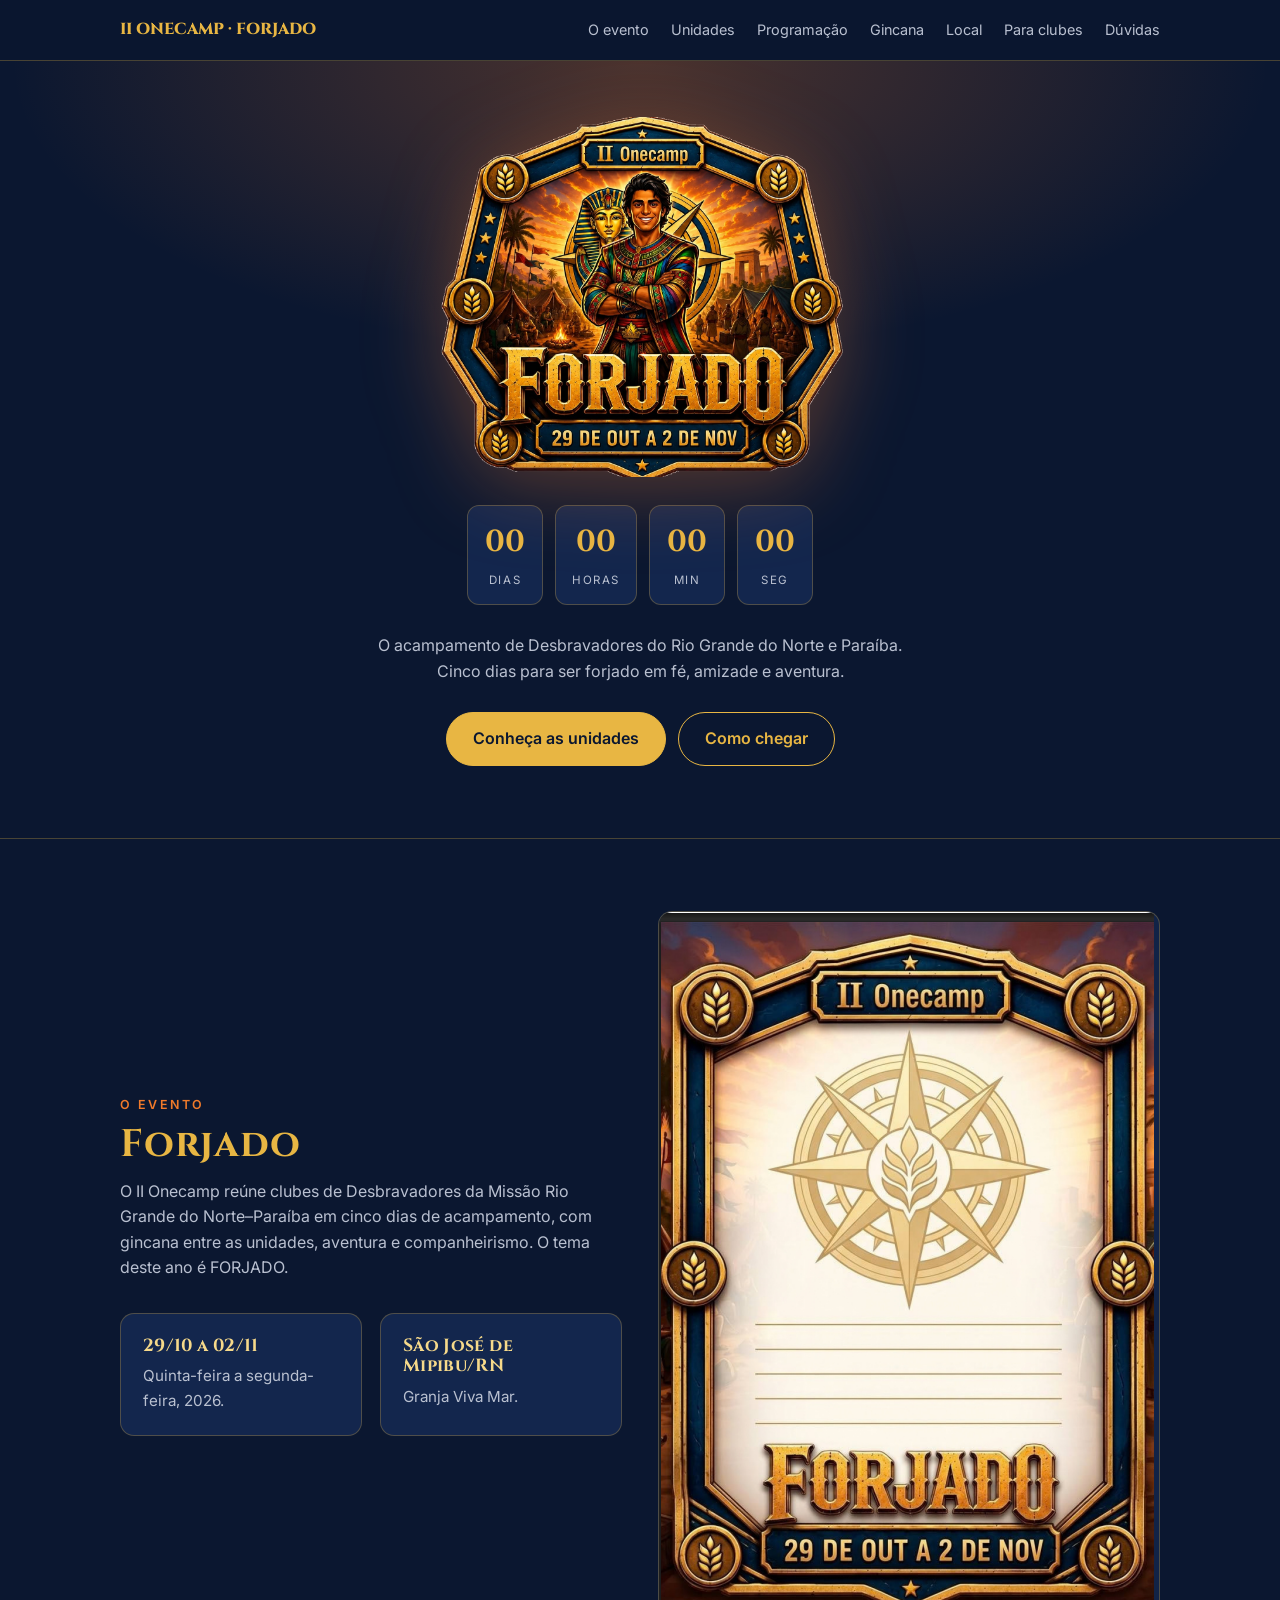
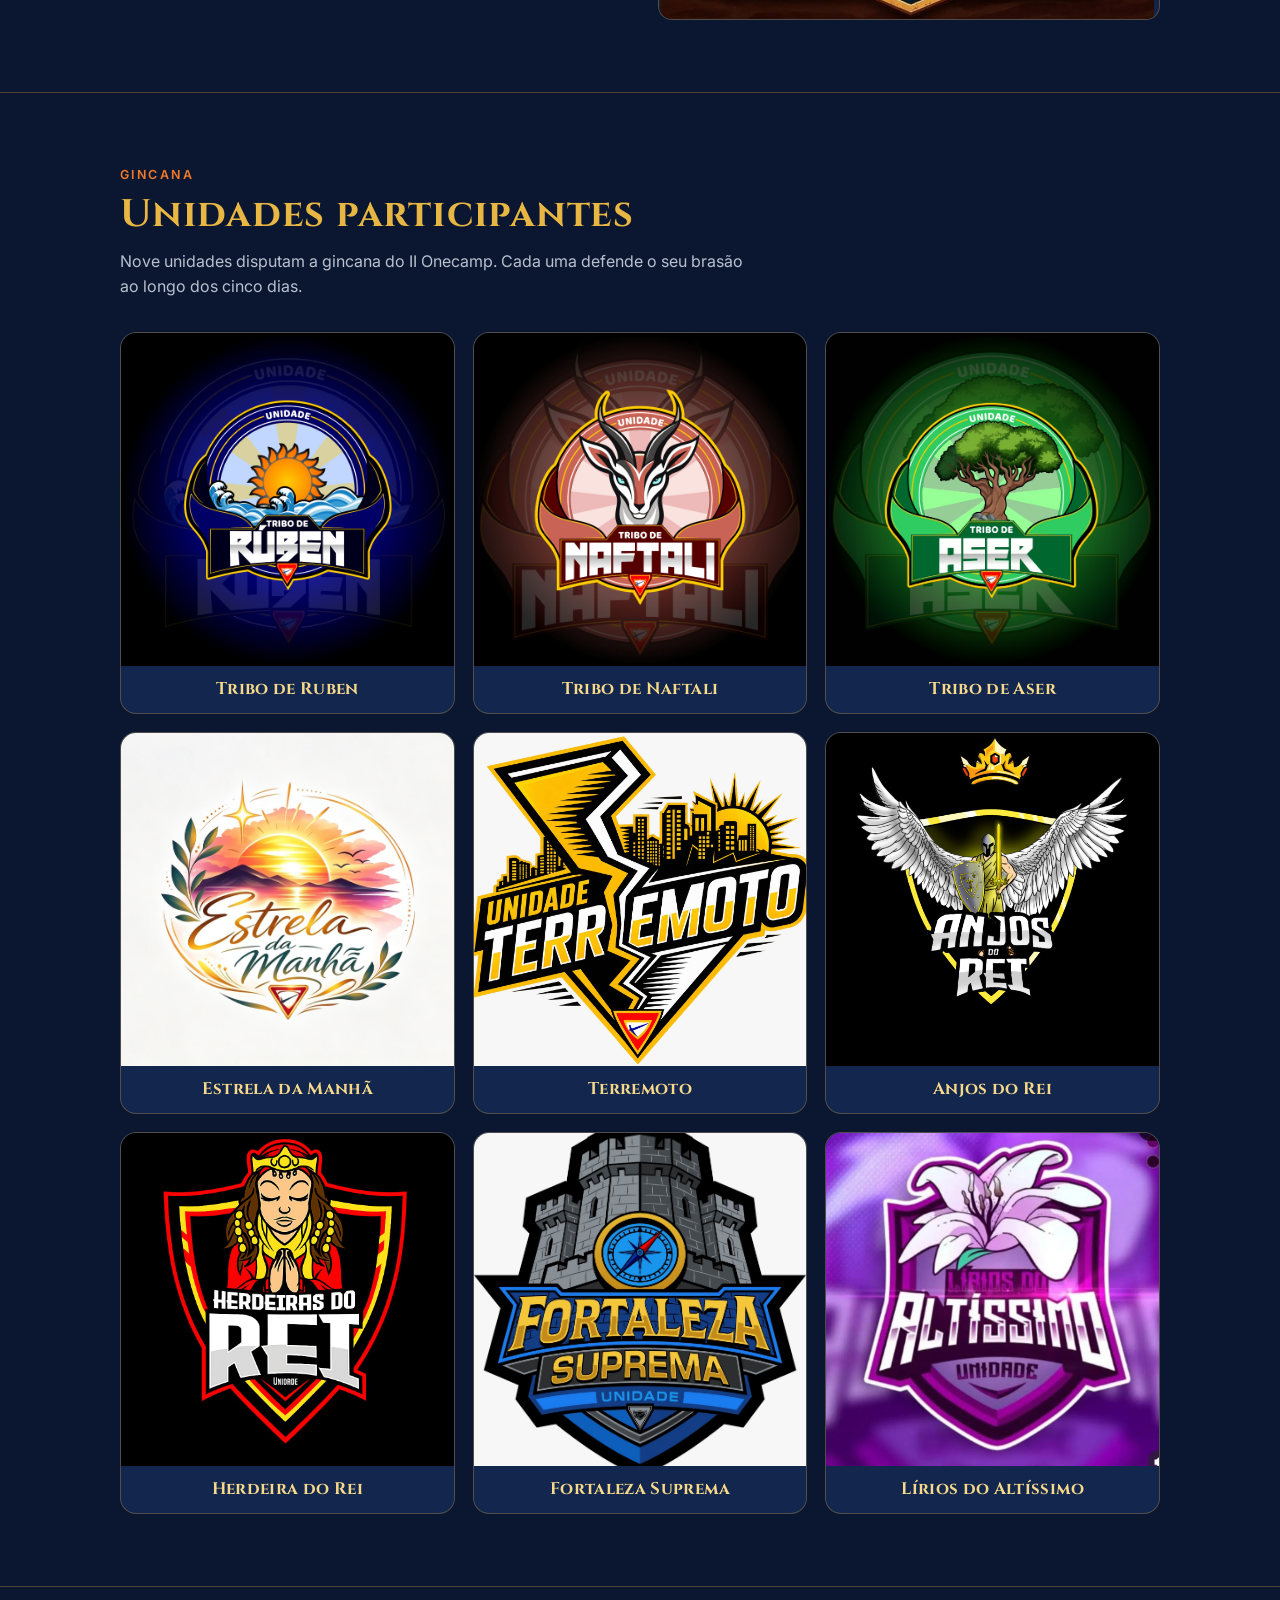
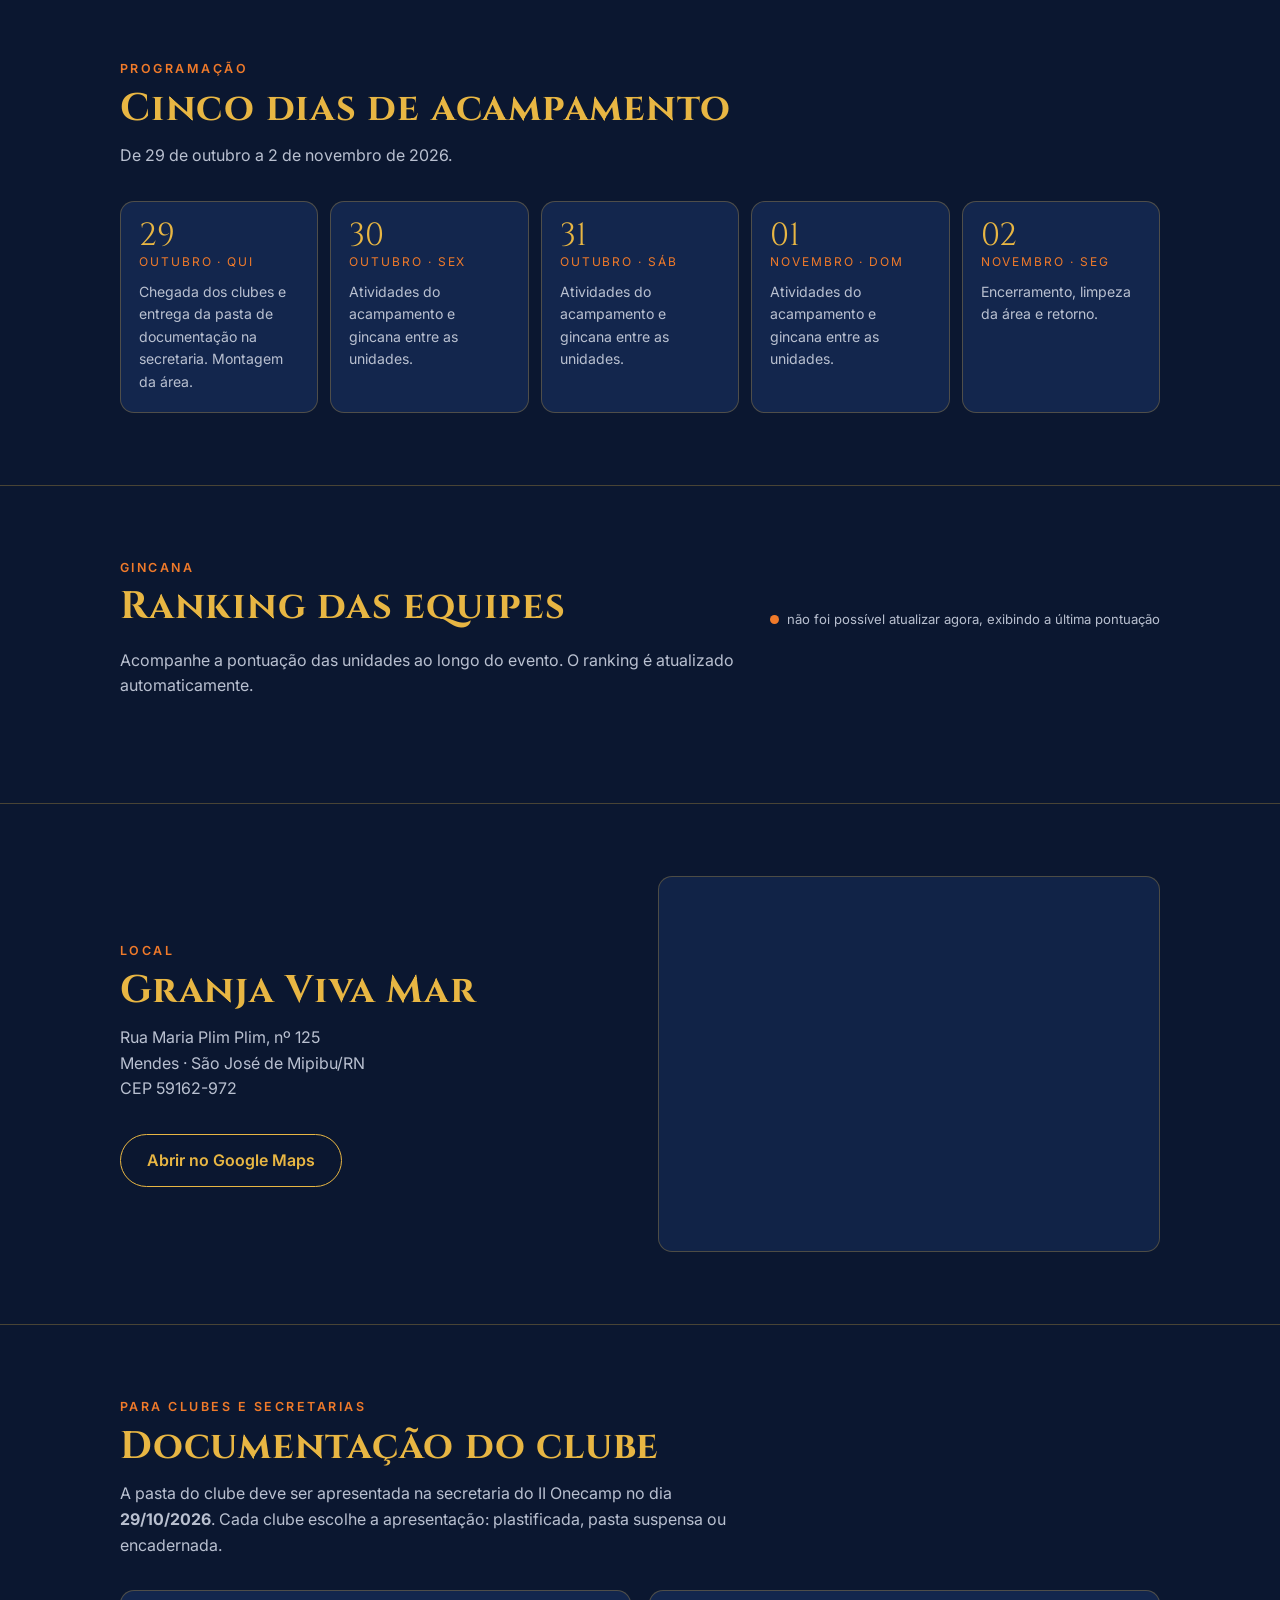
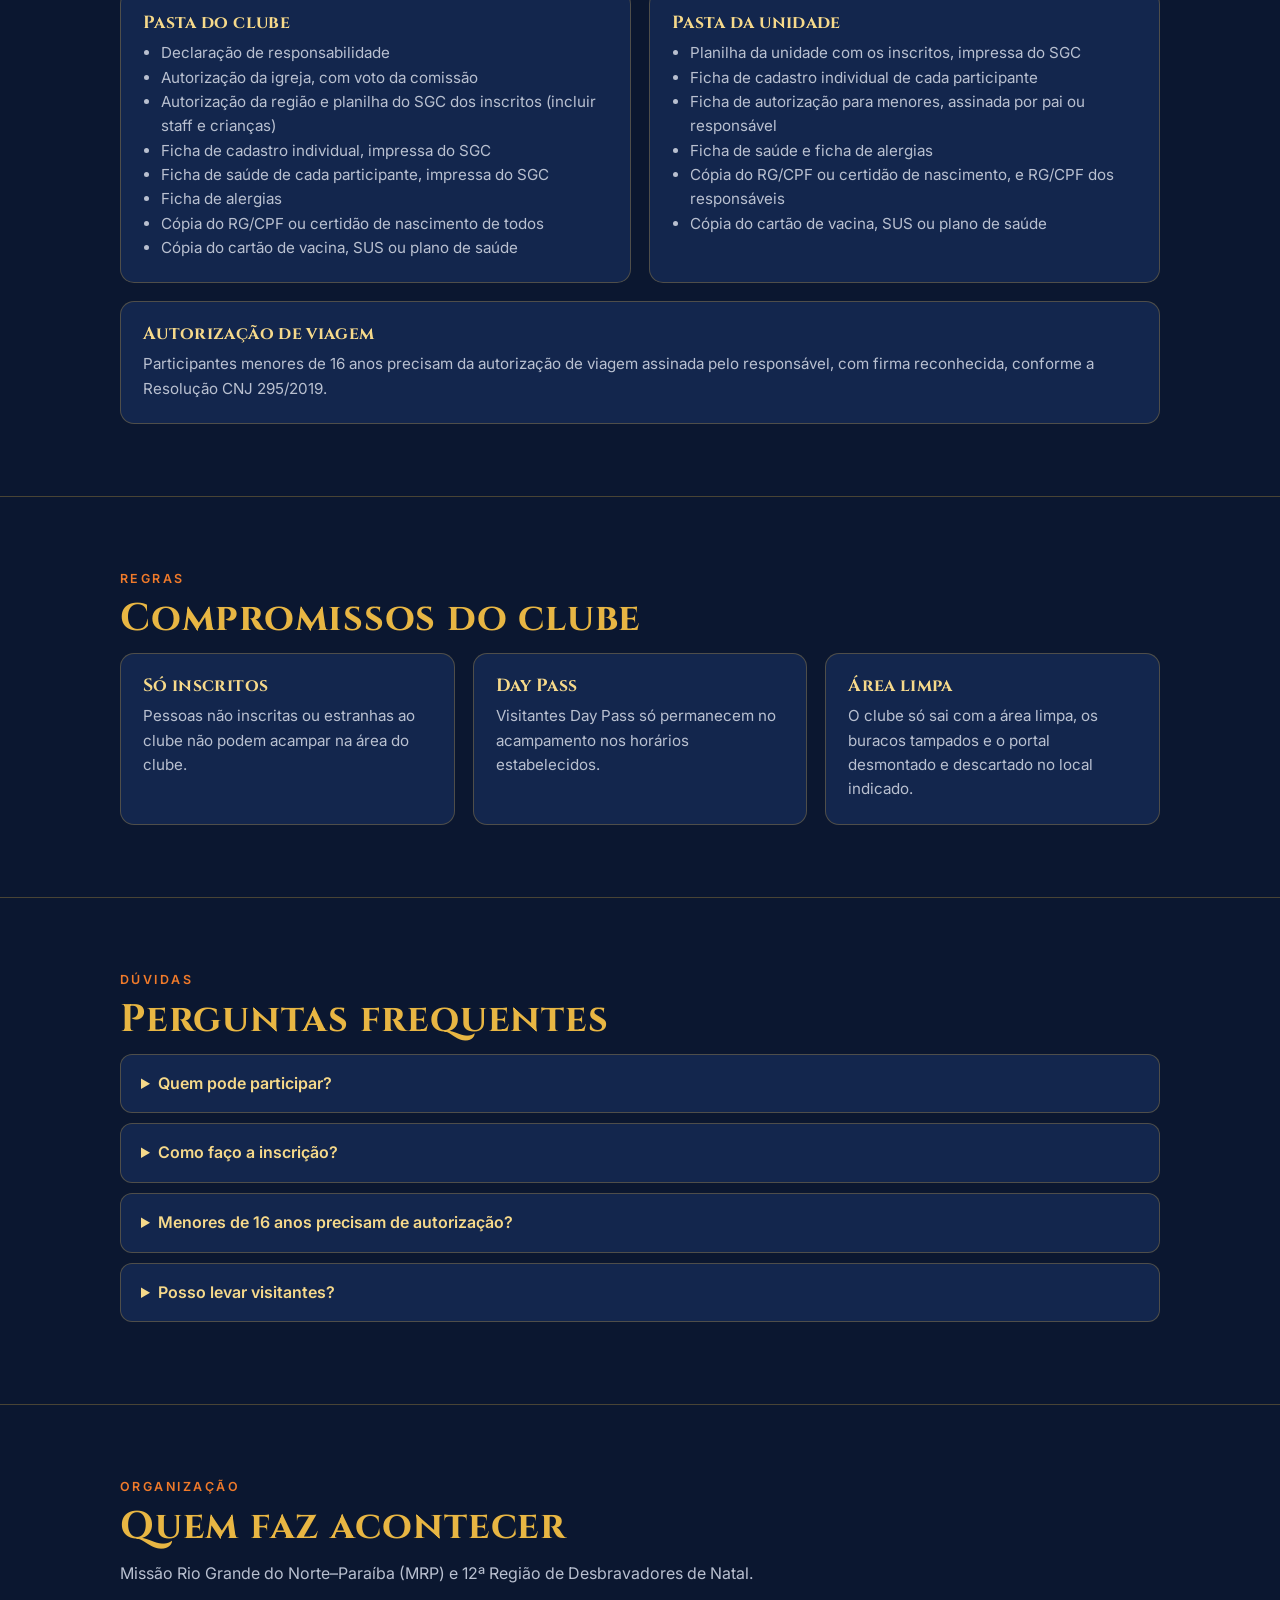
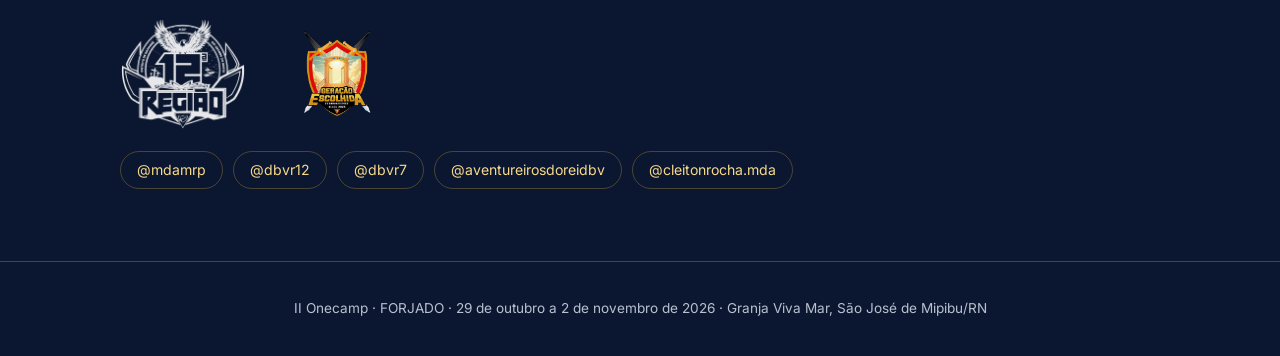
==== index.html @ f195759e "Adiciona favicon do II Onecamp FORJADO Co-Authored-By: Claude Sonnet 5.5 <noreply@anthropic.com>" ====
<!doctype html>
<html lang="pt-BR">
<head>
<meta charset="utf-8">
<meta name="viewport" content="width=device-width, initial-scale=1">
<title>II Onecamp FORJADO — 29 de outubro a 2 de novembro de 2026</title>
<meta name="description" content="II Onecamp de Desbravadores — FORJADO. De 29 de outubro a 2 de novembro de 2026, na Granja Viva Mar, São José de Mipibu/RN.">
<link rel="icon" href="/favicon.ico" sizes="any">
<link rel="icon" type="image/png" sizes="32x32" href="/favicon-32.png">
<link rel="icon" type="image/png" sizes="192x192" href="/favicon-192.png">
<link rel="apple-touch-icon" href="/apple-touch-icon.png">
<meta name="theme-color" content="#0b1730">
<link rel="preconnect" href="https://fonts.googleapis.com">
<link rel="preconnect" href="https://fonts.gstatic.com" crossorigin>
<link href="https://fonts.googleapis.com/css2?family=Cinzel:wght@600;800&family=Inter:wght@400;500;600&display=swap" rel="stylesheet">
<style>
:root{
  --navy:#0b1730; --navy-2:#112347; --gold:#e8b643; --gold-2:#f6d98a;
  --sun:#f07a2a; --ink:#f4efe3; --muted:#b9c0d0; --card:#13264d; --line:rgba(232,182,67,.28);
}
*{box-sizing:border-box;margin:0;padding:0}
html{scroll-behavior:smooth}
body{font-family:Inter,system-ui,sans-serif;background:var(--navy);color:var(--ink);line-height:1.6}
img{max-width:100%;display:block}
a{color:inherit}
.wrap{max-width:1080px;margin:0 auto;padding:0 20px}
h1,h2,h3{font-family:Cinzel,serif;letter-spacing:.02em;line-height:1.15}
h2{font-size:clamp(1.7rem,4vw,2.4rem);color:var(--gold);margin-bottom:12px}
.eyebrow{font-size:.78rem;letter-spacing:.2em;text-transform:uppercase;color:var(--sun);font-weight:600;margin-bottom:8px}
section{padding:72px 0;border-top:1px solid var(--line)}
.lead{color:var(--muted);max-width:640px;margin-bottom:32px}

/* nav */
header{position:sticky;top:0;z-index:20;background:rgba(11,23,48,.92);backdrop-filter:blur(8px);border-bottom:1px solid var(--line)}
nav{display:flex;align-items:center;justify-content:space-between;height:60px}
nav .brand{font-family:Cinzel,serif;font-weight:800;color:var(--gold);text-decoration:none}
nav ul{display:flex;gap:22px;list-style:none;font-size:.9rem}
nav ul a{text-decoration:none;color:var(--muted)}
nav ul a:hover{color:var(--gold-2)}
@media(max-width:820px){nav ul{display:none}}

/* hero */
.hero{padding:56px 0 72px;border:0;background:
  radial-gradient(900px 420px at 50% 0%,rgba(240,122,42,.28),transparent 70%),var(--navy)}
.hero .wrap{display:grid;gap:28px;justify-items:center;text-align:center}
.hero img.logo{width:min(440px,86vw);filter:drop-shadow(0 12px 40px rgba(240,122,42,.35))}
.hero p{max-width:560px;color:var(--muted)}
.btns{display:flex;gap:12px;flex-wrap:wrap;justify-content:center}
.btn{display:inline-block;padding:13px 26px;border-radius:999px;font-weight:600;text-decoration:none;border:1.5px solid var(--gold)}
.btn.primary{background:var(--gold);color:var(--navy)}
.btn.primary:hover{background:var(--gold-2)}
.btn.ghost{color:var(--gold)}
.btn.ghost:hover{background:rgba(232,182,67,.12)}
.count{display:flex;gap:12px}
.count div{background:var(--card);border:1px solid var(--line);border-radius:12px;padding:12px 16px;min-width:76px}
.count b{display:block;font-family:Cinzel,serif;font-size:1.9rem;color:var(--gold)}
.count span{font-size:.72rem;letter-spacing:.14em;text-transform:uppercase;color:var(--muted)}

/* grids */
.grid{display:grid;gap:18px}
.g2{grid-template-columns:repeat(2,1fr)}
.g3{grid-template-columns:repeat(3,1fr)}
@media(max-width:820px){.g2,.g3{grid-template-columns:1fr}}
.card{background:var(--card);border:1px solid var(--line);border-radius:14px;padding:22px}
.card h3{font-size:1.1rem;color:var(--gold-2);margin-bottom:8px}
.card p,.card li{color:var(--muted);font-size:.95rem}
.card ul{padding-left:18px}
.split{display:grid;grid-template-columns:1fr 1fr;gap:36px;align-items:center}
@media(max-width:820px){.split{grid-template-columns:1fr}}
.frame{border-radius:14px;overflow:hidden;border:1px solid var(--line);background:var(--navy-2)}

/* programação */
.days{display:grid;grid-template-columns:repeat(5,1fr);gap:12px}
@media(max-width:900px){.days{grid-template-columns:1fr}}
.day{background:var(--card);border:1px solid var(--line);border-radius:14px;padding:18px}
.day .d{font-family:Cinzel,serif;font-size:2rem;color:var(--gold);line-height:1}
.day .m{font-size:.75rem;letter-spacing:.16em;text-transform:uppercase;color:var(--sun);margin-bottom:10px}
.day p{font-size:.88rem;color:var(--muted)}

/* ranking */
.rank-head{display:flex;justify-content:space-between;align-items:flex-end;gap:16px;flex-wrap:wrap;margin-bottom:18px}
.live{display:flex;align-items:center;gap:8px;font-size:.82rem;color:var(--muted)}
.dot{width:9px;height:9px;border-radius:50%;background:#3ecf6e;box-shadow:0 0 0 0 rgba(62,207,110,.6);animation:pulse 2s infinite}
.dot.off{background:var(--sun);animation:none}
@keyframes pulse{70%{box-shadow:0 0 0 8px rgba(62,207,110,0)}100%{box-shadow:0 0 0 0 rgba(62,207,110,0)}}
#rank-list{list-style:none;display:grid;gap:10px}
.row{display:grid;grid-template-columns:52px 1fr auto;gap:14px;align-items:center;background:var(--card);border:1px solid var(--line);border-radius:14px;padding:14px 18px;position:relative;overflow:hidden}
.row .bar{position:absolute;left:0;top:0;bottom:0;background:linear-gradient(90deg,rgba(232,182,67,.22),transparent);z-index:0;transition:width .6s}
.row>*:not(.bar){position:relative;z-index:1}
.pos{font-family:Cinzel,serif;font-size:1.6rem;color:var(--gold);text-align:center}
.row.p1{border-color:var(--gold);background:#1a2f5e}
.row.p1 .pos::before{content:"🥇 "}
.row.p2 .pos::before{content:"🥈 "}
.row.p3 .pos::before{content:"🥉 "}
.row.p1 .pos,.row.p2 .pos,.row.p3 .pos{font-size:1.3rem}
.ugrid{display:grid;grid-template-columns:repeat(3,minmax(0,1fr));gap:18px}
@media(max-width:820px){.ugrid{grid-template-columns:repeat(2,minmax(0,1fr))}}
@media(max-width:420px){.ugrid{grid-template-columns:1fr}}
.ucard{background:var(--card);border:1px solid var(--line);border-radius:16px;overflow:hidden;text-align:center;transition:transform .25s,border-color .25s}
.ucard:hover{transform:translateY(-4px);border-color:var(--gold)}
.ucard img{width:100%;aspect-ratio:1/1;object-fit:cover;background:#fff}
.ucard h3{font-size:1.05rem;color:var(--gold-2);padding:14px 12px}
.row{grid-template-columns:52px 56px 1fr auto}
.tlogo{width:56px;height:56px;border-radius:12px;object-fit:cover;background:#fff;border:1px solid var(--line)}
.tlogo.ini{display:grid;place-items:center;background:var(--navy-2);color:var(--gold);font-family:Cinzel,serif;font-weight:800}
@media(max-width:560px){.row{grid-template-columns:40px 44px 1fr auto}.tlogo{width:44px;height:44px}}
.team{font-weight:600;font-size:1.05rem}
.club{color:var(--muted);font-size:.85rem}
.pts{font-family:Cinzel,serif;font-size:1.7rem;color:var(--gold-2);text-align:right;line-height:1}
.pts small{display:block;font-family:Inter,sans-serif;font-size:.68rem;letter-spacing:.14em;text-transform:uppercase;color:var(--muted);margin-top:4px}
.empty{padding:28px;text-align:center;color:var(--muted);border:1.5px dashed var(--line);border-radius:14px}
@media(max-width:560px){.row{padding:12px}.pts{font-size:1.4rem}}

/* galeria */

/* faq */
details{background:var(--card);border:1px solid var(--line);border-radius:12px;padding:16px 20px;margin-bottom:10px}
summary{cursor:pointer;font-weight:600;color:var(--gold-2)}
details p{color:var(--muted);margin-top:10px;font-size:.95rem}

/* org */
.orgs{display:flex;gap:36px;align-items:center;flex-wrap:wrap}
.orgs img{height:110px;width:auto}
.orgs img.inv{filter:brightness(0) invert(1);opacity:.9}
.tags{display:flex;gap:10px;flex-wrap:wrap;margin-top:22px}
.tags a{text-decoration:none;border:1px solid var(--line);border-radius:999px;padding:7px 16px;font-size:.88rem;color:var(--gold-2)}
.tags a:hover{background:rgba(232,182,67,.12)}
footer{padding:36px 0;border-top:1px solid var(--line);text-align:center;color:var(--muted);font-size:.85rem}
</style>
</head>
<body>

<header>
  <div class="wrap">
    <nav>
      <a class="brand" href="#inicio">II ONECAMP · FORJADO</a>
      <ul>
        <li><a href="#evento">O evento</a></li>
        <li><a href="#unidades">Unidades</a></li>
        <li><a href="#programacao">Programação</a></li>
        <li><a href="#ranking">Gincana</a></li>
        <li><a href="#local">Local</a></li>
        <li><a href="#clubes">Para clubes</a></li>
        <li><a href="#faq">Dúvidas</a></li>
      </ul>
    </nav>
  </div>
</header>

<section class="hero" id="inicio">
  <div class="wrap">
    <img class="logo" src="img/logo-forjado-onecamp-transp.png" alt="Logo do II Onecamp — FORJADO, 29 de outubro a 2 de novembro">
    <div class="count" id="count" aria-label="Contagem regressiva">
      <div><b id="cd-d">--</b><span>dias</span></div>
      <div><b id="cd-h">--</b><span>horas</span></div>
      <div><b id="cd-m">--</b><span>min</span></div>
      <div><b id="cd-s">--</b><span>seg</span></div>
    </div>
    <p>O acampamento de Desbravadores do Rio Grande do Norte e Paraíba. Cinco dias para ser forjado em fé, amizade e aventura.</p>
    <div class="btns">
      <a class="btn primary" href="#unidades">Conheça as unidades</a>
      <a class="btn ghost" href="#local">Como chegar</a>
    </div>
  </div>
</section>

<section id="evento">
  <div class="wrap split">
    <div>
      <div class="eyebrow">O evento</div>
      <h2>Forjado</h2>
      <p class="lead">O II Onecamp reúne clubes de Desbravadores da Missão Rio Grande do Norte–Paraíba em cinco dias de acampamento, com gincana entre as unidades, aventura e companheirismo. O tema deste ano é FORJADO.</p>
      <div class="grid g2">
        <div class="card"><h3>29/10 a 02/11</h3><p>Quinta-feira a segunda-feira, 2026.</p></div>
        <div class="card"><h3>São José de Mipibu/RN</h3><p>Granja Viva Mar.</p></div>
      </div>
    </div>
    <div class="frame"><img src="img/moldura-forjado-datas.png" alt="Moldura do II Onecamp FORJADO com bússola e datas"></div>
  </div>
</section>

<section id="unidades">
  <div class="wrap">
    <div class="eyebrow">Gincana</div>
    <h2>Unidades participantes</h2>
    <p class="lead">Nove unidades disputam a gincana do II Onecamp. Cada uma defende o seu brasão ao longo dos cinco dias.</p>
    <div class="ugrid" id="ugrid"></div>
  </div>
</section>

<section id="programacao">
  <div class="wrap">
    <div class="eyebrow">Programação</div>
    <h2>Cinco dias de acampamento</h2>
    <p class="lead">De 29 de outubro a 2 de novembro de 2026.</p>
    <div class="days">
      <div class="day"><div class="d">29</div><div class="m">outubro · qui</div><p>Chegada dos clubes e entrega da pasta de documentação na secretaria. Montagem da área.</p></div>
      <div class="day"><div class="d">30</div><div class="m">outubro · sex</div><p>Atividades do acampamento e gincana entre as unidades.</p></div>
      <div class="day"><div class="d">31</div><div class="m">outubro · sáb</div><p>Atividades do acampamento e gincana entre as unidades.</p></div>
      <div class="day"><div class="d">01</div><div class="m">novembro · dom</div><p>Atividades do acampamento e gincana entre as unidades.</p></div>
      <div class="day"><div class="d">02</div><div class="m">novembro · seg</div><p>Encerramento, limpeza da área e retorno.</p></div>
    </div>
  </div>
</section>

<section id="ranking">
  <div class="wrap">
    <div class="eyebrow">Gincana</div>
    <div class="rank-head">
      <h2 style="margin:0">Ranking das equipes</h2>
      <div class="live"><span class="dot" id="dot"></span><span id="stamp">carregando pontuação…</span></div>
    </div>
    <p class="lead">Acompanhe a pontuação das unidades ao longo do evento. O ranking é atualizado automaticamente.</p>
    <ol id="rank-list"></ol>
  </div>
</section>

<section id="local">
  <div class="wrap split">
    <div>
      <div class="eyebrow">Local</div>
      <h2>Granja Viva Mar</h2>
      <p class="lead">Rua Maria Plim Plim, nº 125<br>Mendes · São José de Mipibu/RN<br>CEP 59162-972</p>
      <a class="btn ghost" target="_blank" rel="noopener" href="https://www.google.com/maps/search/?api=1&query=Rua+Maria+Plim+Plim+125+Mendes+S%C3%A3o+Jos%C3%A9+de+Mipibu+RN">Abrir no Google Maps</a>
    </div>
    <div class="frame" style="aspect-ratio:4/3"><iframe title="Mapa da Granja Viva Mar" src="https://www.google.com/maps?q=Rua+Maria+Plim+Plim+125+Mendes+S%C3%A3o+Jos%C3%A9+de+Mipibu+RN&output=embed" style="width:100%;height:100%;border:0" loading="lazy" referrerpolicy="no-referrer-when-downgrade" allowfullscreen></iframe></div>
  </div>
</section>

<section id="clubes">
  <div class="wrap">
    <div class="eyebrow">Para clubes e secretarias</div>
    <h2>Documentação do clube</h2>
    <p class="lead">A pasta do clube deve ser apresentada na secretaria do II Onecamp no dia <strong>29/10/2026</strong>. Cada clube escolhe a apresentação: plastificada, pasta suspensa ou encadernada.</p>
    <div class="grid g2">
      <div class="card">
        <h3>Pasta do clube</h3>
        <ul>
          <li>Declaração de responsabilidade</li>
          <li>Autorização da igreja, com voto da comissão</li>
          <li>Autorização da região e planilha do SGC dos inscritos (incluir staff e crianças)</li>
          <li>Ficha de cadastro individual, impressa do SGC</li>
          <li>Ficha de saúde de cada participante, impressa do SGC</li>
          <li>Ficha de alergias</li>
          <li>Cópia do RG/CPF ou certidão de nascimento de todos</li>
          <li>Cópia do cartão de vacina, SUS ou plano de saúde</li>
        </ul>
      </div>
      <div class="card">
        <h3>Pasta da unidade</h3>
        <ul>
          <li>Planilha da unidade com os inscritos, impressa do SGC</li>
          <li>Ficha de cadastro individual de cada participante</li>
          <li>Ficha de autorização para menores, assinada por pai ou responsável</li>
          <li>Ficha de saúde e ficha de alergias</li>
          <li>Cópia do RG/CPF ou certidão de nascimento, e RG/CPF dos responsáveis</li>
          <li>Cópia do cartão de vacina, SUS ou plano de saúde</li>
        </ul>
      </div>
    </div>
    <div class="card" style="margin-top:18px"><h3>Autorização de viagem</h3><p>Participantes menores de 16 anos precisam da autorização de viagem assinada pelo responsável, com firma reconhecida, conforme a Resolução CNJ 295/2019.</p></div>
  </div>
</section>

<section id="regras">
  <div class="wrap">
    <div class="eyebrow">Regras</div>
    <h2>Compromissos do clube</h2>
    <div class="grid g3">
      <div class="card"><h3>Só inscritos</h3><p>Pessoas não inscritas ou estranhas ao clube não podem acampar na área do clube.</p></div>
      <div class="card"><h3>Day Pass</h3><p>Visitantes Day Pass só permanecem no acampamento nos horários estabelecidos.</p></div>
      <div class="card"><h3>Área limpa</h3><p>O clube só sai com a área limpa, os buracos tampados e o portal desmontado e descartado no local indicado.</p></div>
    </div>
  </div>
</section>

<section id="faq">
  <div class="wrap">
    <div class="eyebrow">Dúvidas</div>
    <h2>Perguntas frequentes</h2>
    <details><summary>Quem pode participar?</summary><p>Clubes de Desbravadores inscritos no SGC, com staff e crianças incluídos na lista de participantes.</p></details>
    <details><summary>Como faço a inscrição?</summary><p>A inscrição é feita pelo clube, no SGC, e a documentação é entregue na secretaria do evento em 29/10/2026.</p></details>
    <details><summary>Menores de 16 anos precisam de autorização?</summary><p>Sim. É preciso a autorização de viagem assinada pelo responsável, com firma reconhecida.</p></details>
    <details><summary>Posso levar visitantes?</summary><p>Somente no regime Day Pass, dentro dos horários estabelecidos pela organização.</p></details>
  </div>
</section>

<section id="organizacao">
  <div class="wrap">
    <div class="eyebrow">Organização</div>
    <h2>Quem faz acontecer</h2>
    <p class="lead">Missão Rio Grande do Norte–Paraíba (MRP) e 12ª Região de Desbravadores de Natal.</p>
    <div class="orgs">
      <img class="inv" src="img/logo-12-regiao-mrp.png" alt="Logo da 12ª Região de Desbravadores, MRP">
      <img src="img/logo-clube-geracao-escolhida-transp.png" alt="Logo do Clube Geração Escolhida">
    </div>
    <div class="tags">
      <a target="_blank" rel="noopener" href="https://www.instagram.com/mdamrp">@mdamrp</a>
      <a target="_blank" rel="noopener" href="https://www.instagram.com/dbvr12">@dbvr12</a>
      <a target="_blank" rel="noopener" href="https://www.instagram.com/dbvr7">@dbvr7</a>
      <a target="_blank" rel="noopener" href="https://www.instagram.com/aventureirosdoreidbv">@aventureirosdoreidbv</a>
      <a target="_blank" rel="noopener" href="https://www.instagram.com/cleitonrocha.mda">@cleitonrocha.mda</a>
    </div>
  </div>
</section>

<footer>
  <div class="wrap">II Onecamp · FORJADO · 29 de outubro a 2 de novembro de 2026 · Granja Viva Mar, São José de Mipibu/RN</div>
</footer>

<script src="js/unidades.js"></script>
<script>
/* ===== RANKING DA GINCANA =====
   1) No Google Sheets: Arquivo > Compartilhar > Publicar na Web > aba "Equipes" > formato CSV > Publicar.
   2) Cole o link gerado abaixo. Colunas: UNIDADE e PONTOS (cabeçalho na linha 1). */
var SHEET_CSV_URL = 'https://docs.google.com/spreadsheets/d/e/2PACX-1vRXOap04bPXzti3Mkm43NvLbHdXUtxjz2MmsH93qqIpLgcWxMowr_-F2Py94NjdVXaKJ25S2aziRkeU/pub?output=csv';
var REFRESH_MS = 30000;
(function(){
  var list=document.getElementById('rank-list'), stamp=document.getElementById('stamp'),
      dot=document.getElementById('dot');
  var UN=window.UNIDADES||[];
  function key(s){return s.toLowerCase().normalize('NFD').replace(/[̀-ͯ]/g,'').replace(/^unidade\s+/,'').replace(/\s+/g,' ').trim()}
  UN.forEach(function(u){u.keys=[u.nome].concat(u.apelidos||[]).map(key)});
  function unitOf(name){var k=key(name);for(var i=0;i<UN.length;i++){if(UN[i].keys.indexOf(k)>-1)return UN[i]}return null}
  var ug=document.getElementById('ugrid');
  if(ug)ug.innerHTML=UN.map(function(u){return '<div class="ucard"><img src="'+u.logo+'" alt="Brasão da unidade '+u.nome+'" loading="lazy"><h3>'+u.nome+'</h3></div>'}).join('');
  function parseCSV(t){
    var rows=[],r=[],c='',q=false,i,ch;
    for(i=0;i<t.length;i++){ch=t[i];
      if(q){ if(ch=='"'){ if(t[i+1]=='"'){c+='"';i++;} else q=false; } else c+=ch; }
      else if(ch=='"') q=true;
      else if(ch==','||ch==';'){r.push(c);c='';}
      else if(ch=='\n'||ch=='\r'){ if(ch=='\r'&&t[i+1]=='\n')i++; r.push(c);c=''; if(r.some(function(x){return x.trim()}))rows.push(r); r=[]; }
      else c+=ch; }
    r.push(c); if(r.some(function(x){return x.trim()}))rows.push(r);
    return rows;
  }
  function norm(s){return s.toLowerCase().normalize('NFD').replace(/[̀-ͯ]/g,'').trim()}
  function toTeams(csv){
    var rows=parseCSV(csv); if(rows.length<2) return [];
    var h=rows[0].map(norm), ie=h.indexOf('unidade'), ic=h.indexOf('clube'), ip=h.indexOf('pontos');
    if(ie<0)ie=h.indexOf('equipe');
    if(ie<0||ip<0){ie=0;ic=-1;ip=1;}
    return rows.slice(1).map(function(r){
      var p=parseFloat(String(r[ip]||'').replace(/\./g,'').replace(',','.'));
      return {t:(r[ie]||'').trim(), c:ic>=0?(r[ic]||'').trim():'', p:isNaN(p)?0:p};
    }).filter(function(x){return x.t});
  }
  function esc(s){return s.replace(/[&<>"]/g,function(m){return {'&':'&amp;','<':'&lt;','>':'&gt;','"':'&quot;'}[m]})}
  function merge(teams){
    var pts={}, extra=[];
    teams.forEach(function(x){var u=unitOf(x.t); if(u)pts[u.nome]=(pts[u.nome]||0)+x.p; else extra.push(x);});
    return UN.map(function(u){return {t:u.nome,u:u,p:pts[u.nome]||0}}).concat(extra);
  }
  function render(teams){
    teams=merge(teams);
    if(!teams.length){list.innerHTML='<li class="empty">A gincana ainda não começou. Os pontos aparecem aqui assim que forem lançados.</li>';return;}
    teams.sort(function(a,b){return b.p-a.p||a.t.localeCompare(b.t)});
    var max=Math.max(teams[0].p,1), pos=0, prev=null;
    list.innerHTML=teams.map(function(x,i){
      if(x.p!==prev){pos=i+1;prev=x.p;}
      var cls=pos<=3?' p'+pos:'';
      return '<li class="row'+cls+'"><span class="bar" style="width:'+Math.round(x.p/max*100)+'%"></span>'+
        '<span class="pos">'+pos+'º'+'</span>'+
        (x.u?'<img class="tlogo" src="'+x.u.logo+'" alt="" loading="lazy">':'<span class="tlogo ini">'+esc(x.t.charAt(0).toUpperCase())+'</span>')+
        '<span><span class="team">'+esc(x.t)+'</span>'+(x.c?'<br><span class="club">'+esc(x.c)+'</span>':'')+'</span>'+
        '<span class="pts">'+x.p.toLocaleString('pt-BR')+'<small>pontos</small></span></li>';
    }).join('');
  }
  function ok(){dot.className='dot';stamp.textContent='atualizado às '+new Date().toLocaleTimeString('pt-BR')}
  function fail(){dot.className='dot off';stamp.textContent='não foi possível atualizar agora, exibindo a última pontuação'}
  function load(){
    if(!SHEET_CSV_URL){render([]);ok();return;}
    fetch(SHEET_CSV_URL+(SHEET_CSV_URL.indexOf('?')>-1?'&':'?')+'t='+Date.now(),{cache:'no-store'})
      .then(function(r){if(!r.ok)throw 0;return r.text()})
      .then(function(t){render(toTeams(t));ok()})
      .catch(fail);
  }
  load(); setInterval(load,REFRESH_MS);
})();
</script>
<script>
(function(){
  var target=new Date('2026-10-29T00:00:00-03:00').getTime();
  var ids=['d','h','m','s'].map(function(k){return document.getElementById('cd-'+k)});
  function tick(){
    var t=Math.max(0,target-Date.now());
    var v=[Math.floor(t/864e5),Math.floor(t%864e5/36e5),Math.floor(t%36e5/6e4),Math.floor(t%6e4/1e3)];
    v.forEach(function(n,i){ids[i].textContent=String(n).padStart(2,'0')});
  }
  tick(); setInterval(tick,1000);
})();
</script>
</body>
</html>
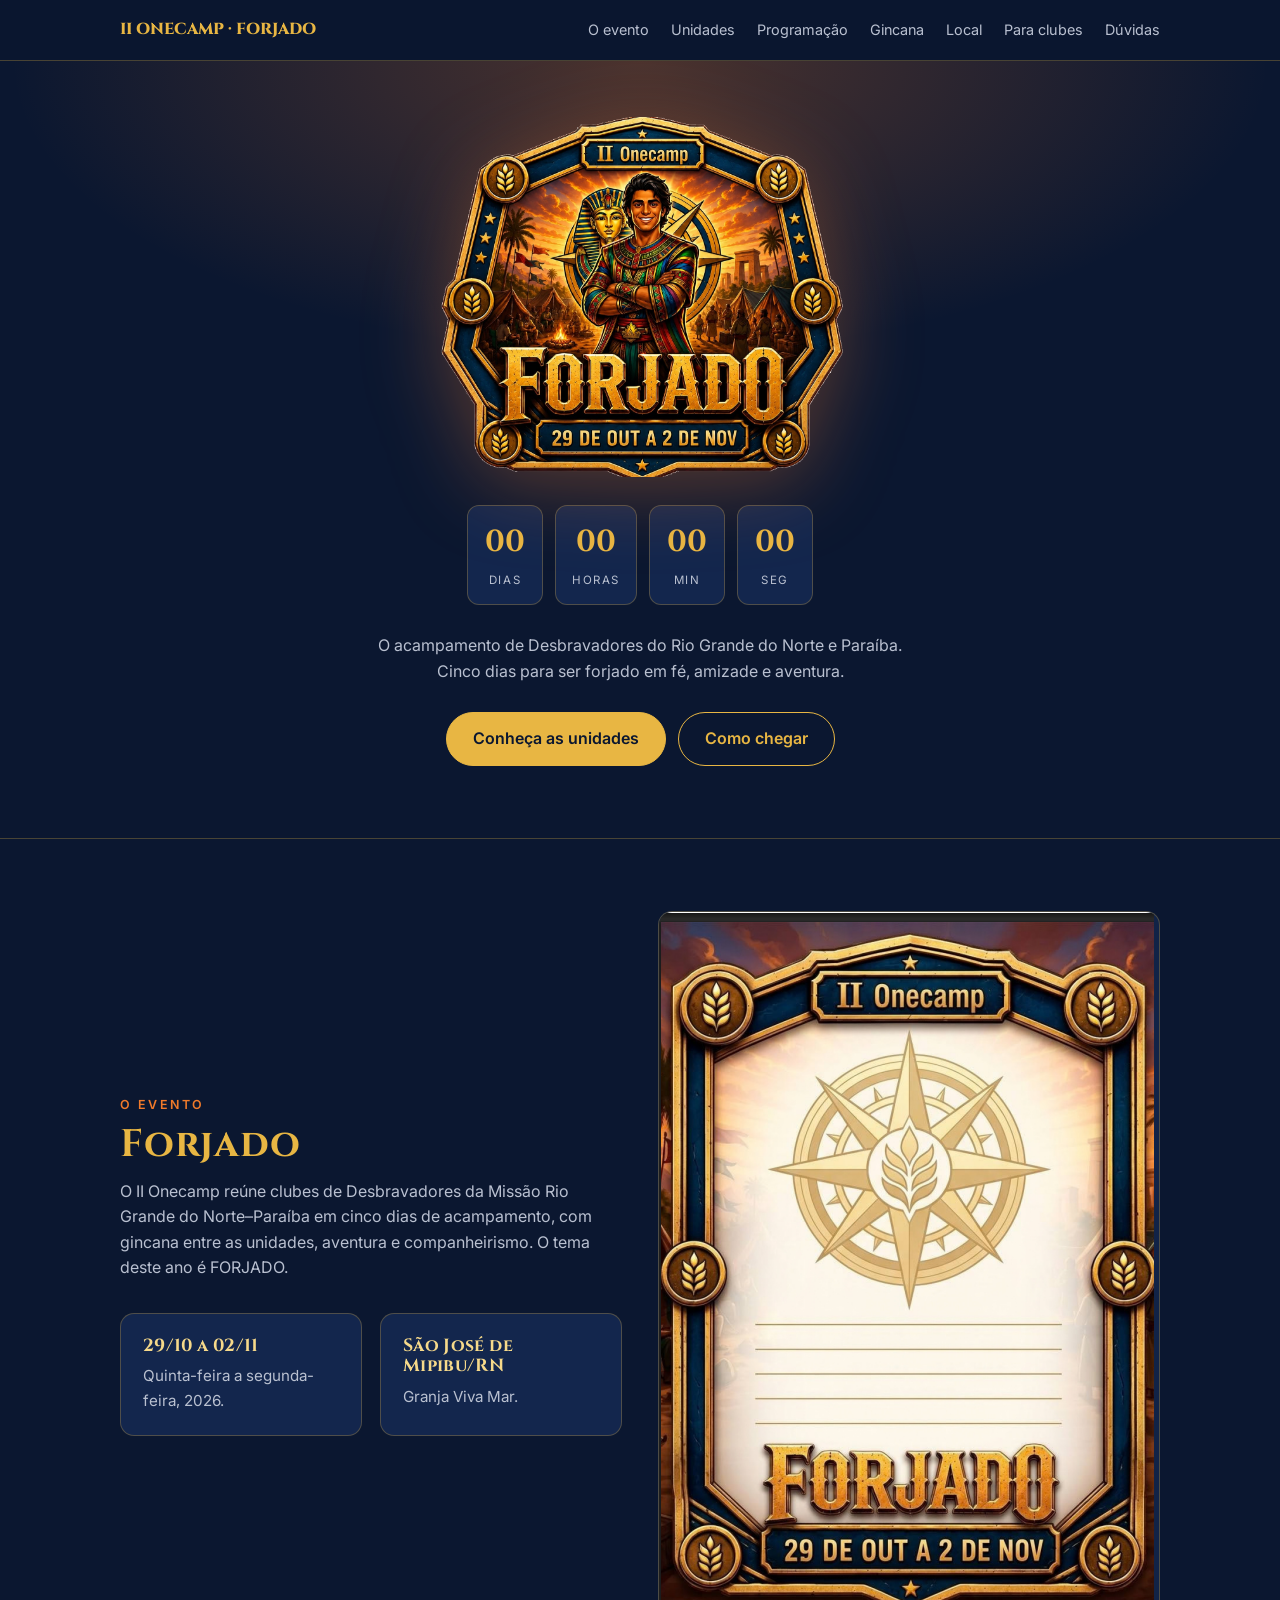
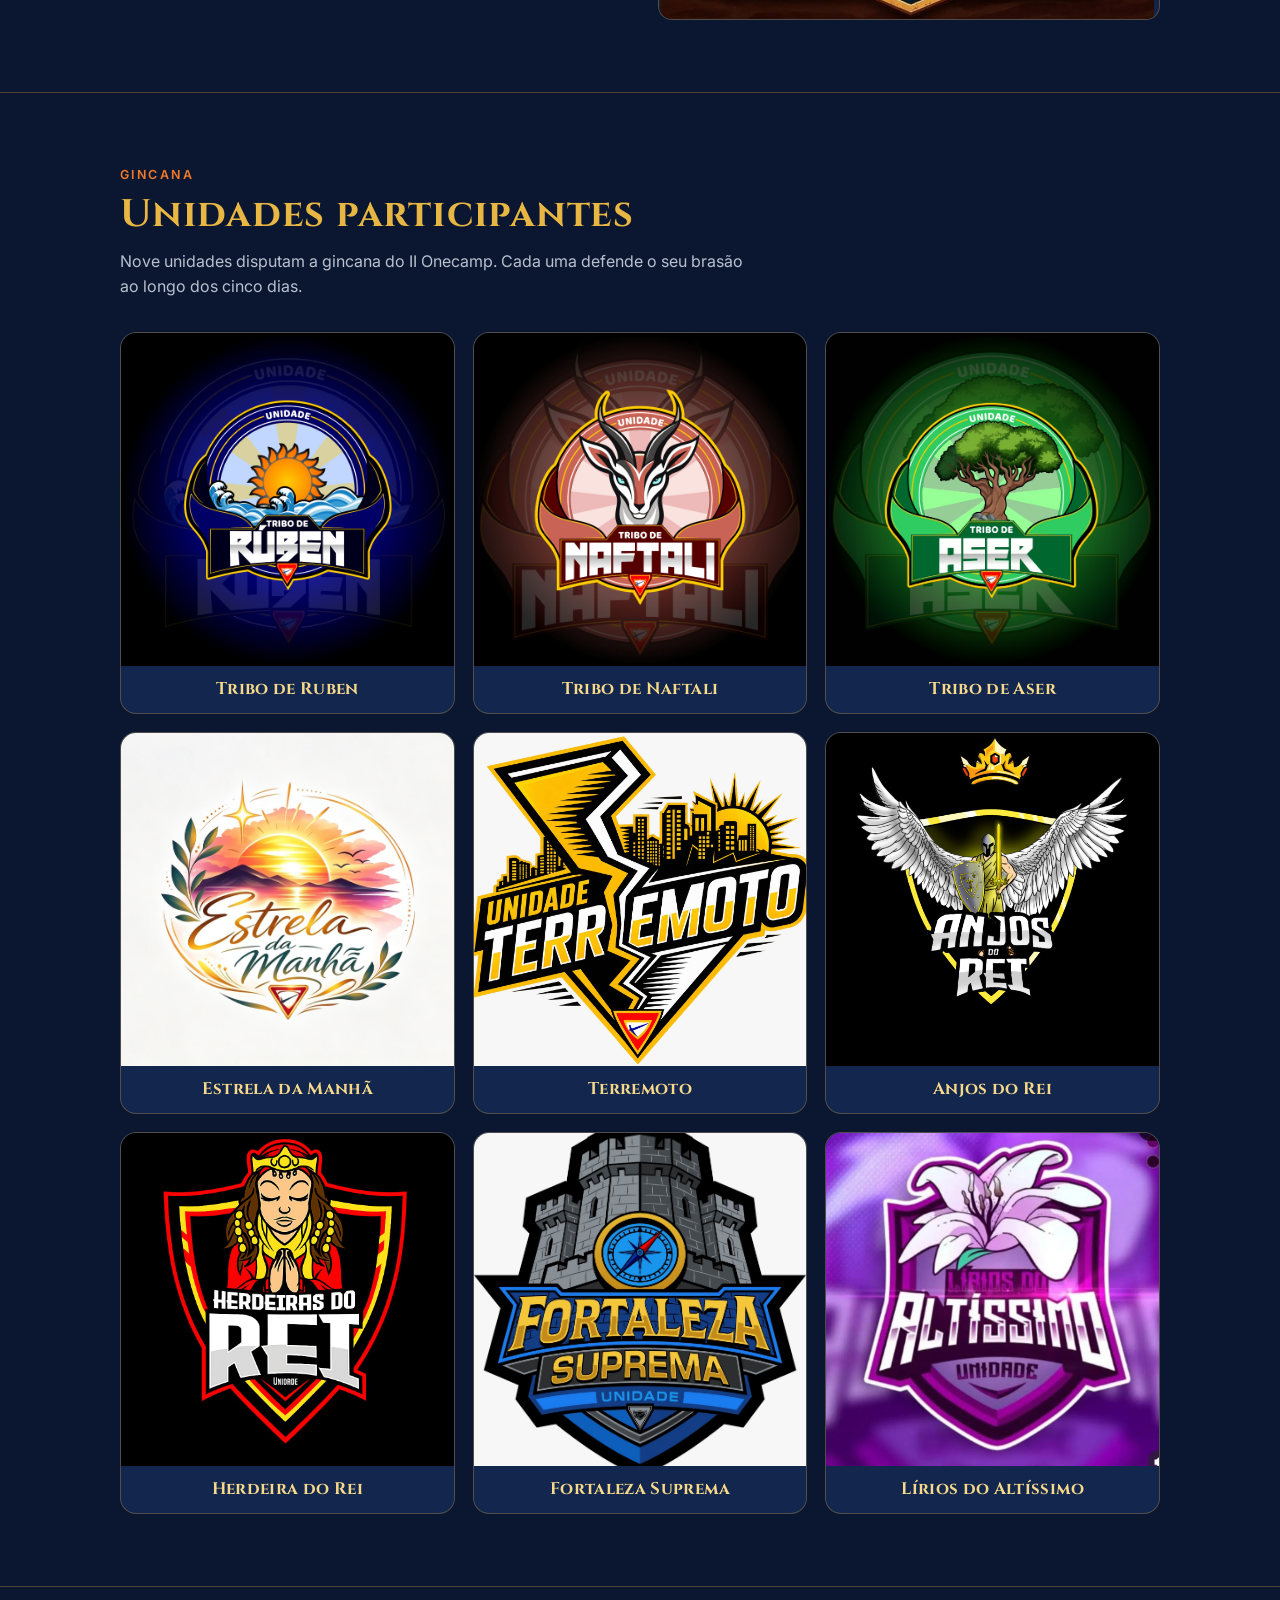
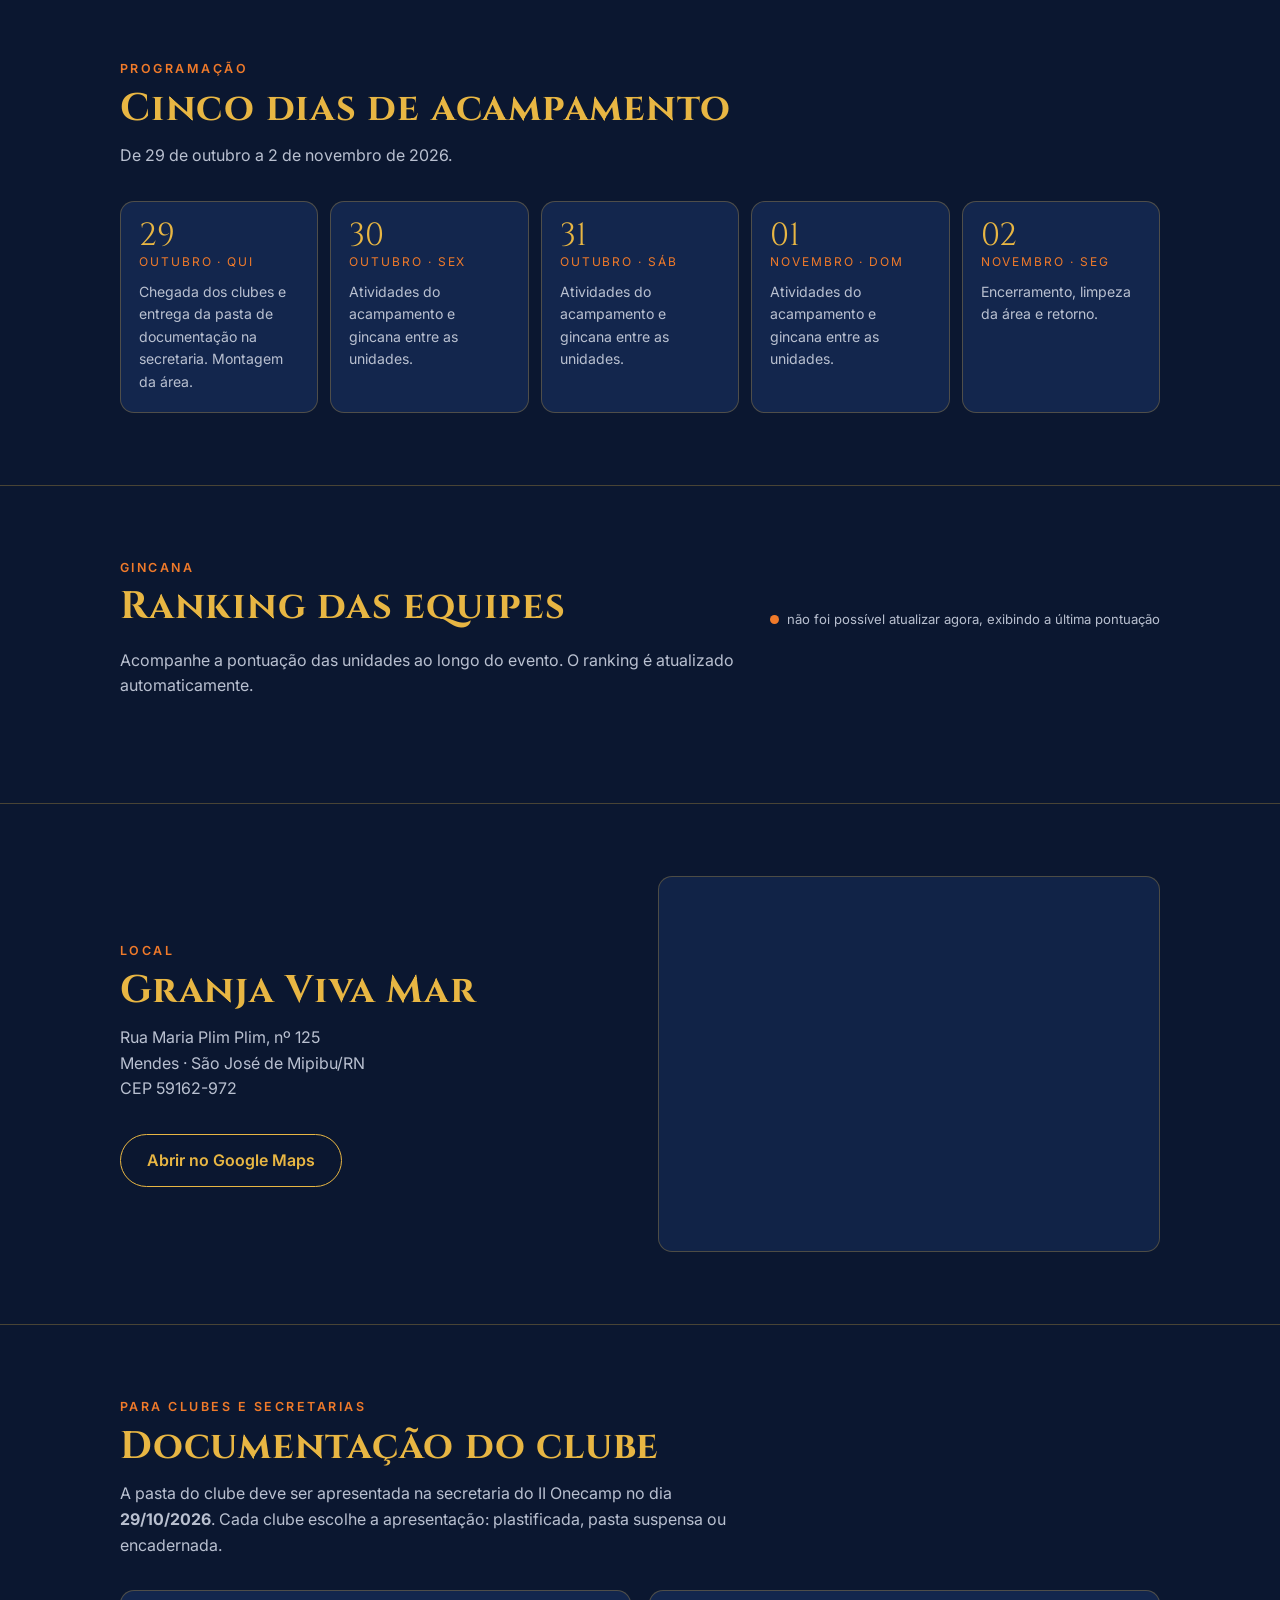
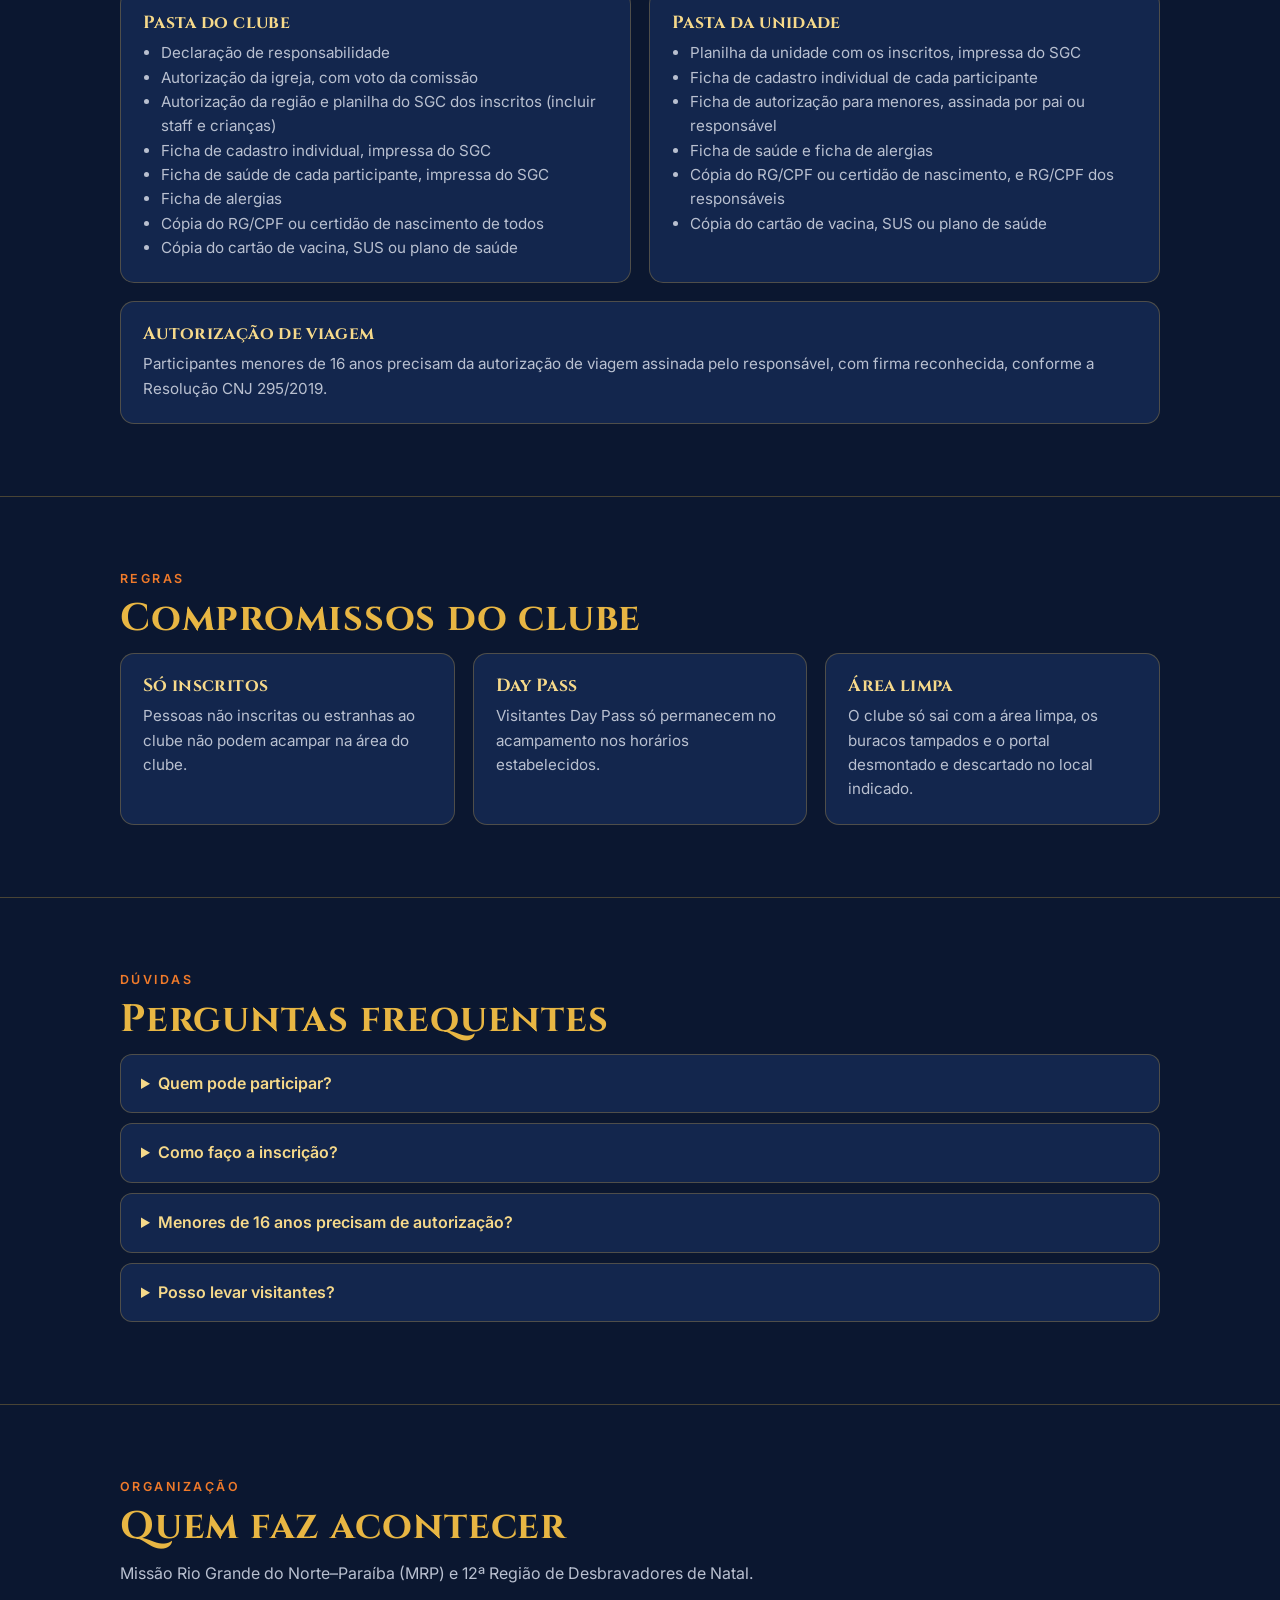
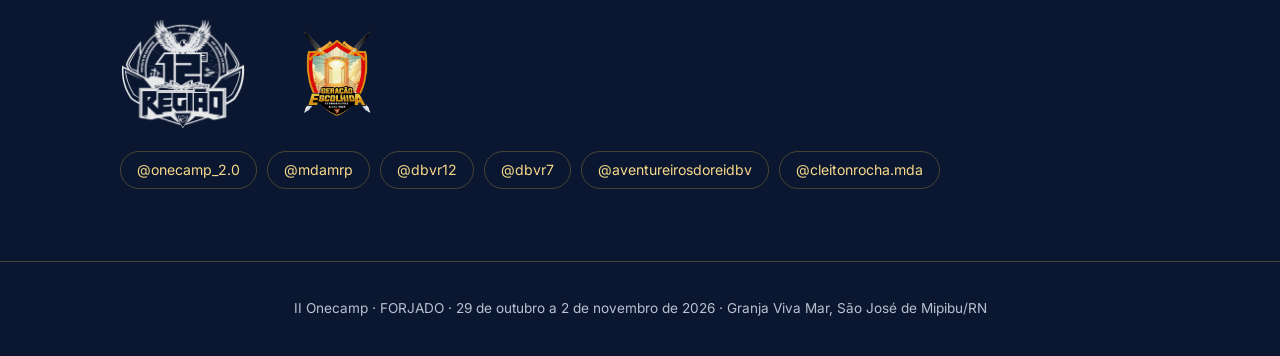
==== commit 9fc3d3dc: "Adiciona @onecamp_2.0 como primeiro Instagram e prepara links de Instagram nas unidades Co-Authored-" ====
--- a/index.html
+++ b/index.html
@@ -100,6 +100,9 @@
 .ucard:hover{transform:translateY(-4px);border-color:var(--gold)}
 .ucard img{width:100%;aspect-ratio:1/1;object-fit:cover;background:#fff}
 .ucard h3{font-size:1.05rem;color:var(--gold-2);padding:14px 12px}
+.ucard h3 small{display:block;font-family:Inter,sans-serif;font-weight:500;font-size:.78rem;color:var(--muted);margin-top:4px}
+a.ucard{display:block;color:inherit;text-decoration:none}
+.row a{display:block;line-height:0}
 .row{grid-template-columns:52px 56px 1fr auto}
 .tlogo{width:56px;height:56px;border-radius:12px;object-fit:cover;background:#fff;border:1px solid var(--line)}
 .tlogo.ini{display:grid;place-items:center;background:var(--navy-2);color:var(--gold);font-family:Cinzel,serif;font-weight:800}
@@ -295,6 +298,7 @@
       <img src="img/logo-clube-geracao-escolhida-transp.png" alt="Logo do Clube Geração Escolhida">
     </div>
     <div class="tags">
+      <a target="_blank" rel="noopener" href="https://www.instagram.com/onecamp_2.0">@onecamp_2.0</a>
       <a target="_blank" rel="noopener" href="https://www.instagram.com/mdamrp">@mdamrp</a>
       <a target="_blank" rel="noopener" href="https://www.instagram.com/dbvr12">@dbvr12</a>
       <a target="_blank" rel="noopener" href="https://www.instagram.com/dbvr7">@dbvr7</a>
@@ -323,7 +327,11 @@
   UN.forEach(function(u){u.keys=[u.nome].concat(u.apelidos||[]).map(key)});
   function unitOf(name){var k=key(name);for(var i=0;i<UN.length;i++){if(UN[i].keys.indexOf(k)>-1)return UN[i]}return null}
   var ug=document.getElementById('ugrid');
-  if(ug)ug.innerHTML=UN.map(function(u){return '<div class="ucard"><img src="'+u.logo+'" alt="Brasão da unidade '+u.nome+'" loading="lazy"><h3>'+u.nome+'</h3></div>'}).join('');
+  function igUrl(u){return u.instagram?'https://www.instagram.com/'+String(u.instagram).replace(/^@/,'')+'/':''}
+  if(ug)ug.innerHTML=UN.map(function(u){
+    var inner='<img src="'+u.logo+'" alt="Brasão da unidade '+u.nome+'" loading="lazy"><h3>'+u.nome+(u.instagram?'<small>@'+String(u.instagram).replace(/^@/,'')+'</small>':'')+'</h3>';
+    return igUrl(u)?'<a class="ucard" target="_blank" rel="noopener" href="'+igUrl(u)+'" aria-label="Instagram da unidade '+u.nome+'">'+inner+'</a>':'<div class="ucard">'+inner+'</div>';
+  }).join('');
   function parseCSV(t){
     var rows=[],r=[],c='',q=false,i,ch;
     for(i=0;i<t.length;i++){ch=t[i];
@@ -362,7 +370,7 @@
       var cls=pos<=3?' p'+pos:'';
       return '<li class="row'+cls+'"><span class="bar" style="width:'+Math.round(x.p/max*100)+'%"></span>'+
         '<span class="pos">'+pos+'º'+'</span>'+
-        (x.u?'<img class="tlogo" src="'+x.u.logo+'" alt="" loading="lazy">':'<span class="tlogo ini">'+esc(x.t.charAt(0).toUpperCase())+'</span>')+
+        (x.u?(igUrl(x.u)?'<a href="'+igUrl(x.u)+'" target="_blank" rel="noopener" aria-label="Instagram da unidade '+esc(x.t)+'">':'')+'<img class="tlogo" src="'+x.u.logo+'" alt="" loading="lazy">'+(igUrl(x.u)?'</a>':''):'<span class="tlogo ini">'+esc(x.t.charAt(0).toUpperCase())+'</span>')+
         '<span><span class="team">'+esc(x.t)+'</span>'+(x.c?'<br><span class="club">'+esc(x.c)+'</span>':'')+'</span>'+
         '<span class="pts">'+x.p.toLocaleString('pt-BR')+'<small>pontos</small></span></li>';
     }).join('');
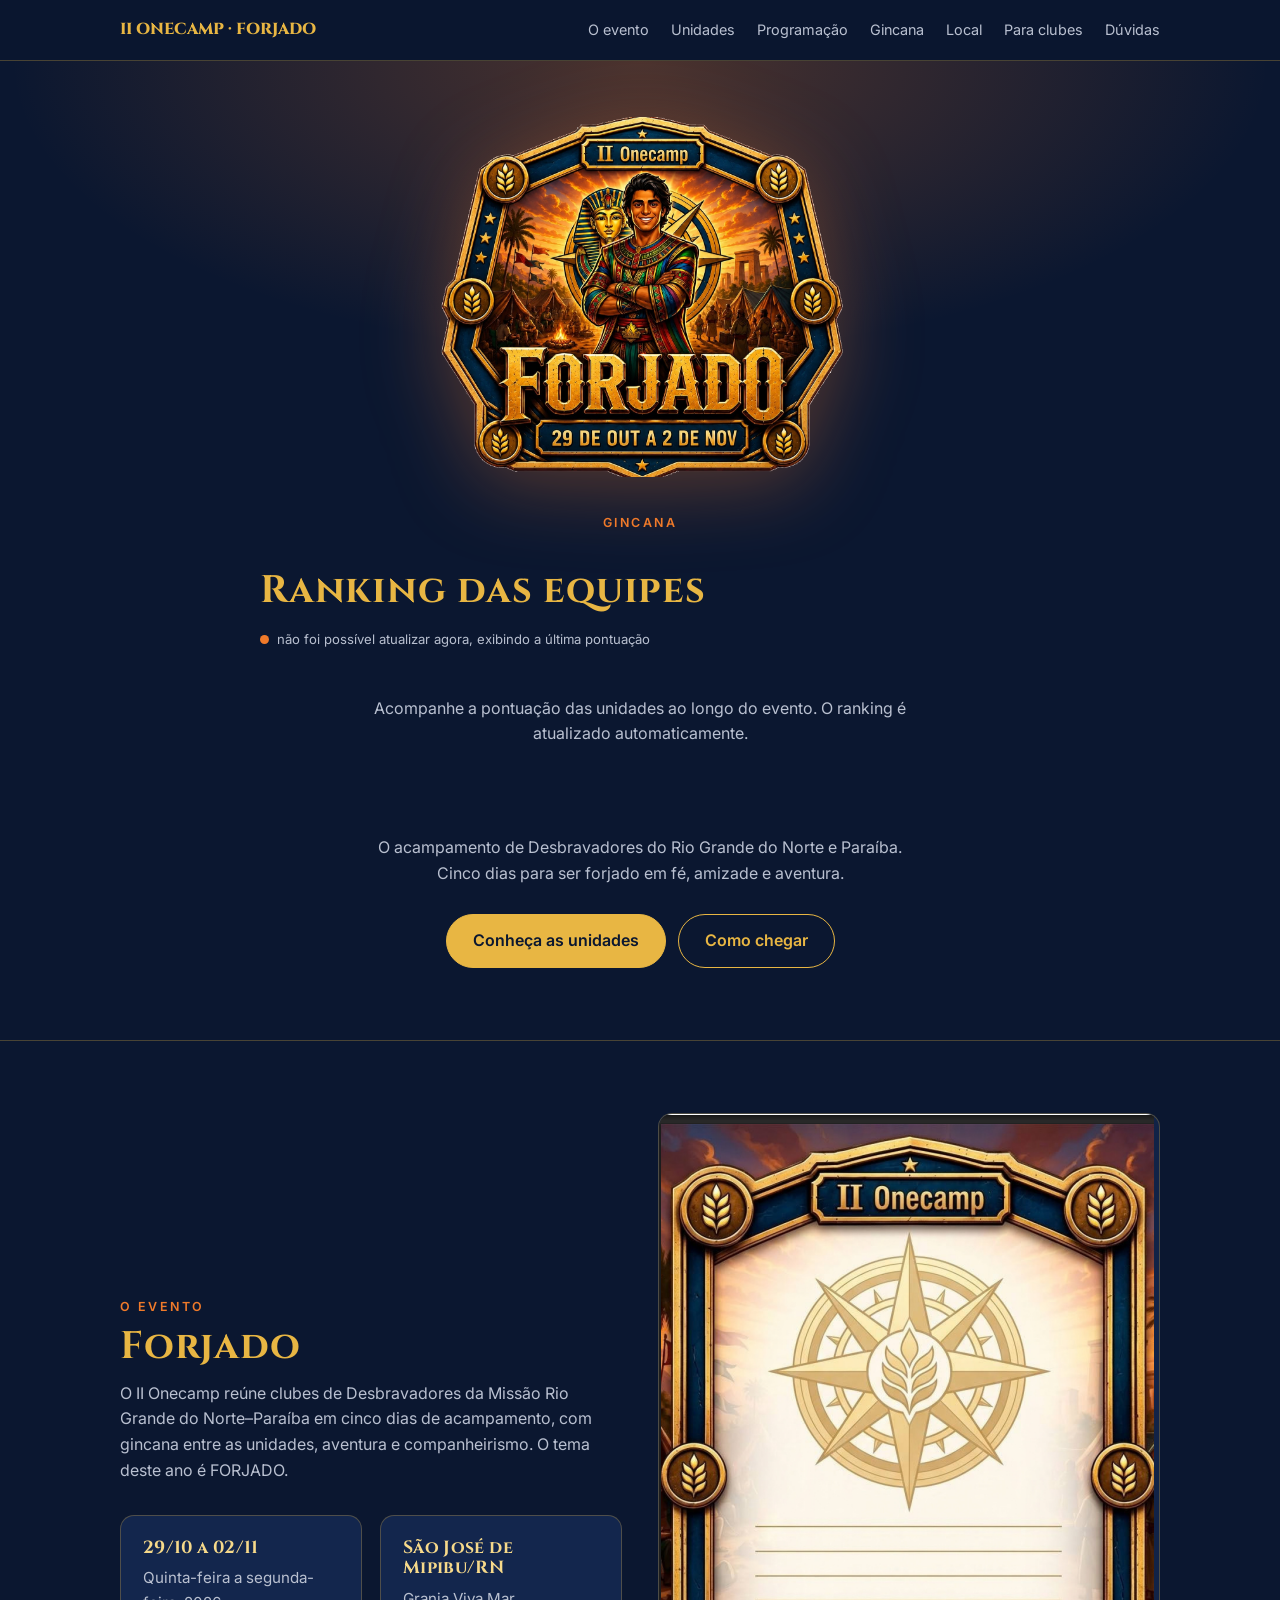
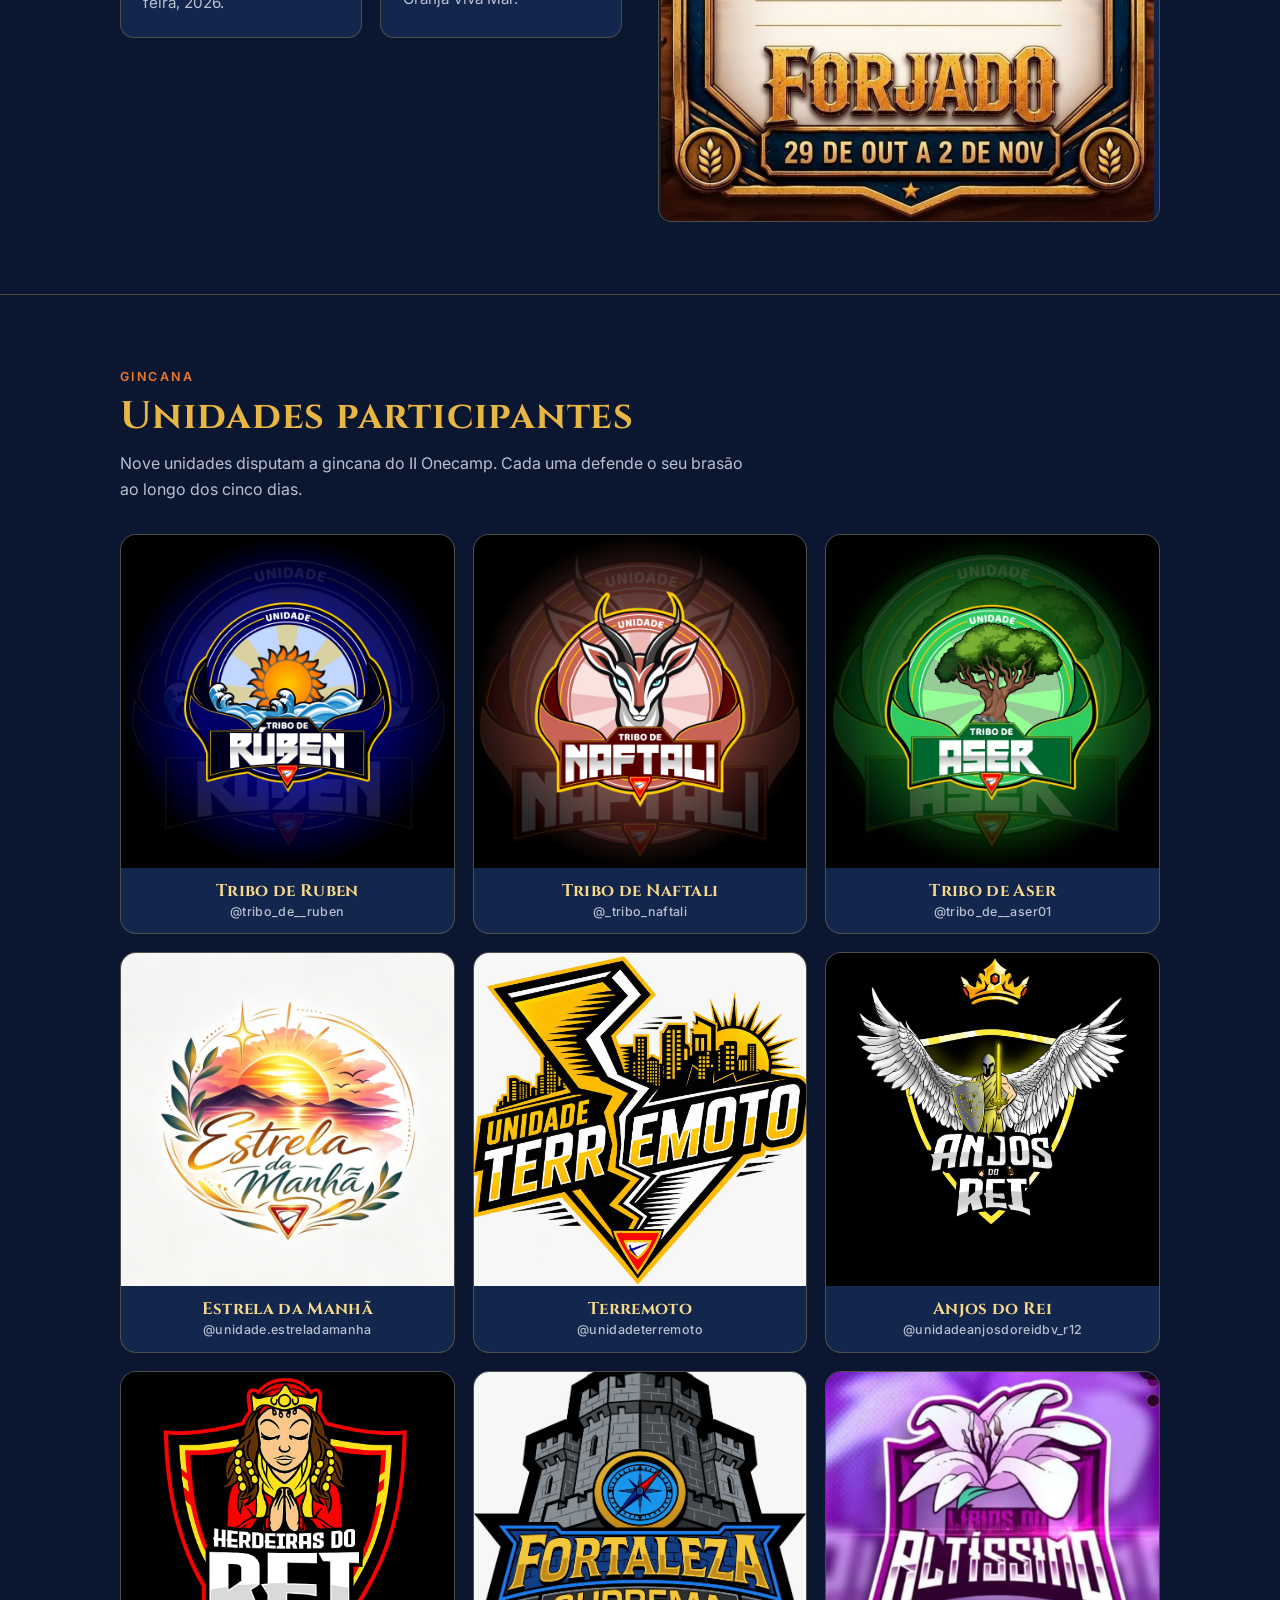
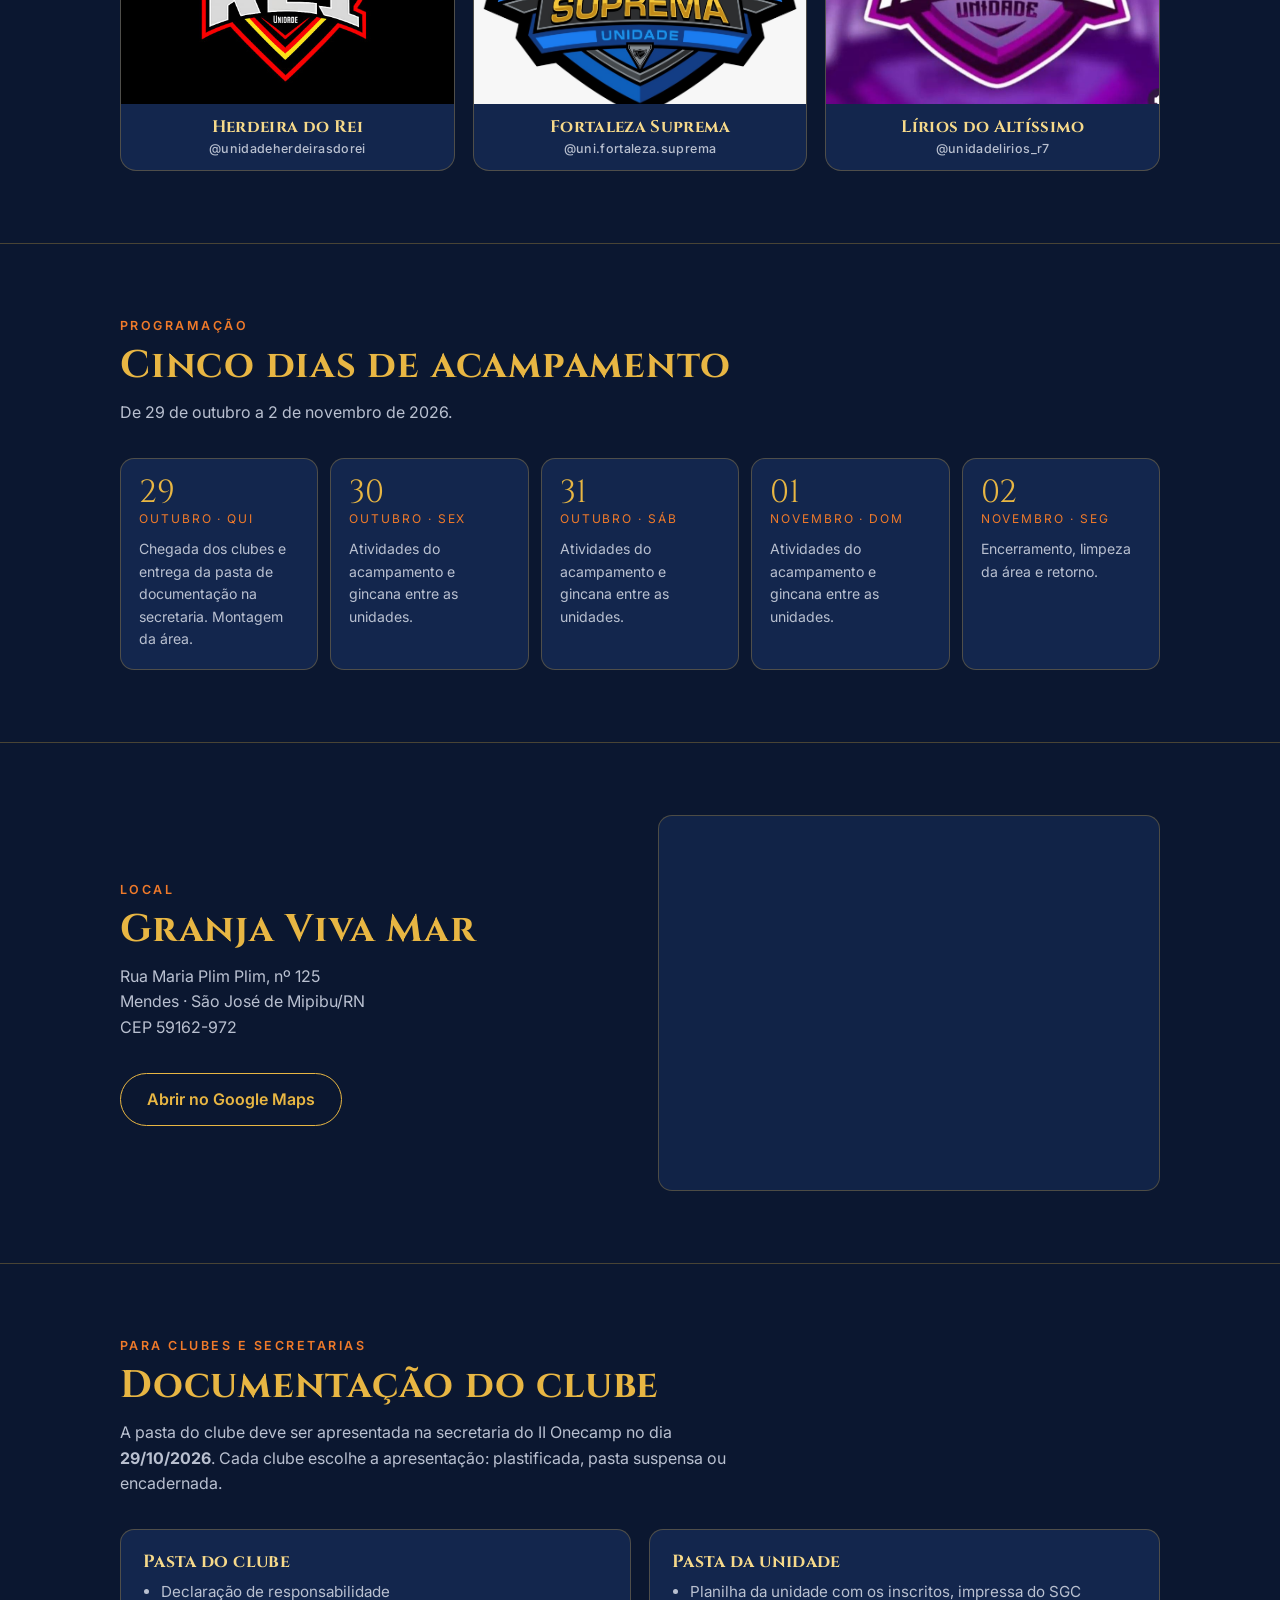
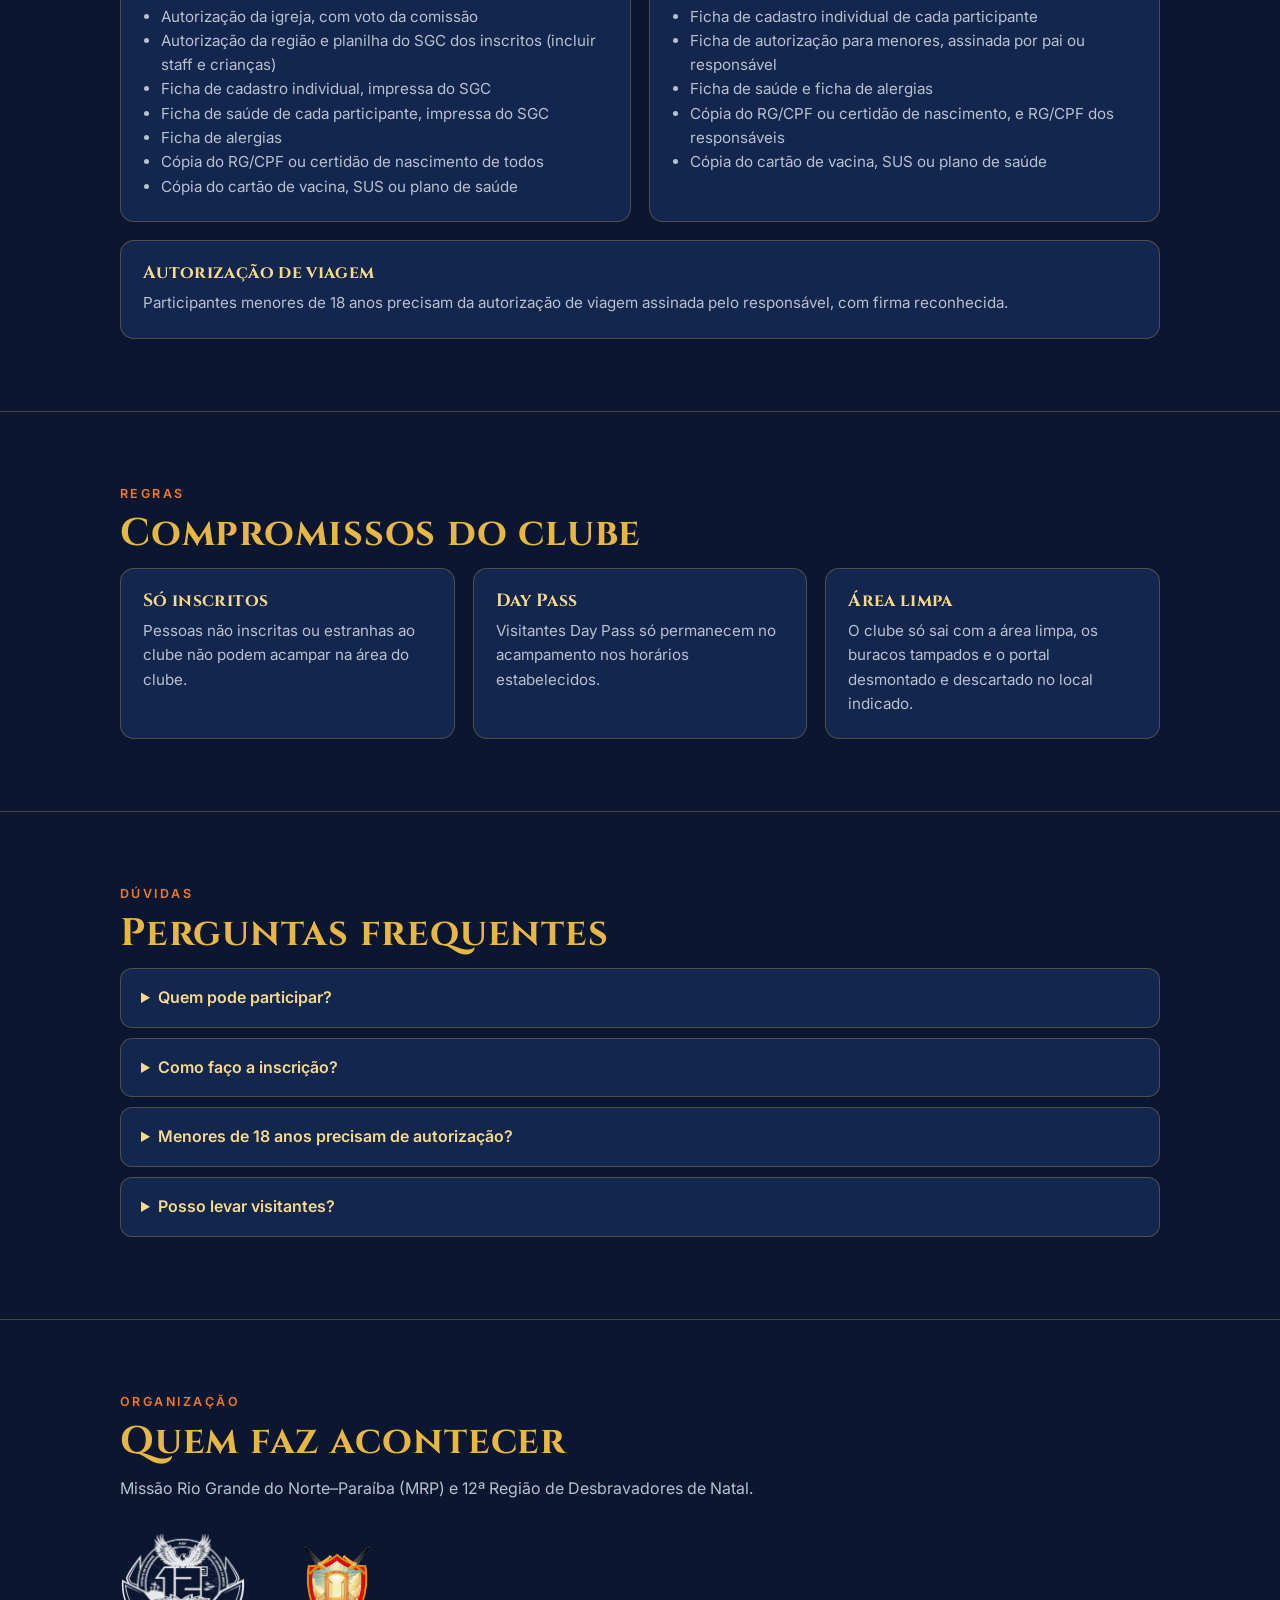
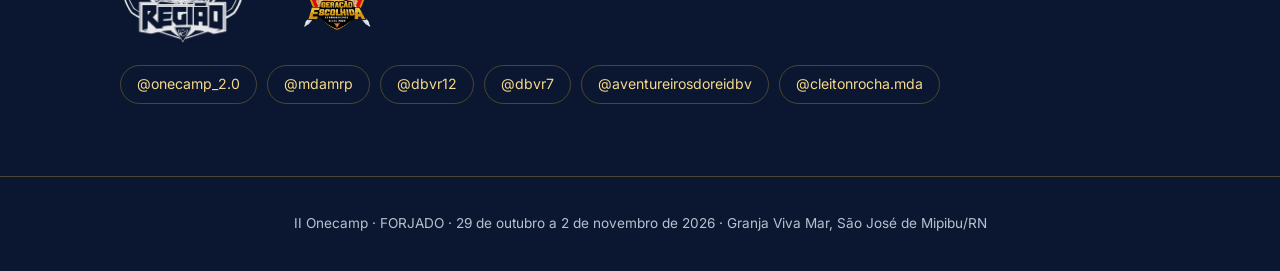
==== commit a56ef292: "Instagram das unidades, autorizacao para menores de 18, novo local, ranking sobe ao fim da contagem " ====
--- a/index.html
+++ b/index.html
@@ -77,6 +77,26 @@
 .day .m{font-size:.75rem;letter-spacing:.16em;text-transform:uppercase;color:var(--sun);margin-bottom:10px}
 .day p{font-size:.88rem;color:var(--muted)}
 
+/* mural de comentários */
+#mural[hidden]{display:none}
+.mform{display:grid;gap:12px;max-width:720px;margin-bottom:28px}
+.mform input[type=text],.mform textarea{width:100%;background:var(--card);color:var(--ink);border:1px solid var(--line);border-radius:12px;padding:12px 14px;font:inherit;resize:vertical}
+.mform input:focus,.mform textarea:focus{outline:2px solid var(--gold);outline-offset:1px}
+.mchk{display:flex;gap:10px;align-items:flex-start;font-size:.85rem;color:var(--muted);cursor:pointer}
+.mchk input{margin-top:3px;accent-color:var(--gold)}
+.mrow{display:flex;gap:14px;align-items:center;flex-wrap:wrap}
+.mrow .btn{cursor:pointer;font:inherit;font-weight:600}
+.mrow .btn:disabled{opacity:.6;cursor:wait}
+#m-msg{font-size:.88rem;color:var(--muted)}
+.mlist{display:grid;gap:12px;max-width:720px}
+.mitem{background:var(--card);border:1px solid var(--line);border-radius:14px;padding:14px 18px}
+.mitem .mh{display:flex;justify-content:space-between;gap:10px;flex-wrap:wrap;margin-bottom:6px}
+.mitem b{color:var(--gold-2)}
+.mitem small{color:var(--muted);font-size:.78rem}
+.mitem p{color:var(--ink);font-size:.95rem;white-space:pre-wrap;overflow-wrap:anywhere}
+/* ranking no topo (depois do início do evento) */
+.hero #ranking.in-hero{width:100%;max-width:760px;padding:8px 0 0;border:0;text-align:left}
+.hero #ranking.in-hero .wrap{padding:0}
 /* ranking */
 .rank-head{display:flex;justify-content:space-between;align-items:flex-end;gap:16px;flex-wrap:wrap;margin-bottom:18px}
 .live{display:flex;align-items:center;gap:8px;font-size:.82rem;color:var(--muted)}
@@ -224,9 +244,9 @@
       <div class="eyebrow">Local</div>
       <h2>Granja Viva Mar</h2>
       <p class="lead">Rua Maria Plim Plim, nº 125<br>Mendes · São José de Mipibu/RN<br>CEP 59162-972</p>
-      <a class="btn ghost" target="_blank" rel="noopener" href="https://www.google.com/maps/search/?api=1&query=Rua+Maria+Plim+Plim+125+Mendes+S%C3%A3o+Jos%C3%A9+de+Mipibu+RN">Abrir no Google Maps</a>
-    </div>
-    <div class="frame" style="aspect-ratio:4/3"><iframe title="Mapa da Granja Viva Mar" src="https://www.google.com/maps?q=Rua+Maria+Plim+Plim+125+Mendes+S%C3%A3o+Jos%C3%A9+de+Mipibu+RN&output=embed" style="width:100%;height:100%;border:0" loading="lazy" referrerpolicy="no-referrer-when-downgrade" allowfullscreen></iframe></div>
+      <a class="btn ghost" target="_blank" rel="noopener" href="https://www.google.com/maps/search/?api=1&query=-6.00604,-35.3059675">Abrir no Google Maps</a>
+    </div>
+    <div class="frame" style="aspect-ratio:4/3"><iframe title="Mapa da Granja Viva Mar" src="https://www.google.com/maps?q=-6.00604,-35.3059675&z=17&output=embed" style="width:100%;height:100%;border:0" loading="lazy" referrerpolicy="no-referrer-when-downgrade" allowfullscreen></iframe></div>
   </div>
 </section>
 
@@ -261,7 +281,7 @@
         </ul>
       </div>
     </div>
-    <div class="card" style="margin-top:18px"><h3>Autorização de viagem</h3><p>Participantes menores de 16 anos precisam da autorização de viagem assinada pelo responsável, com firma reconhecida, conforme a Resolução CNJ 295/2019.</p></div>
+    <div class="card" style="margin-top:18px"><h3>Autorização de viagem</h3><p>Participantes menores de 18 anos precisam da autorização de viagem assinada pelo responsável, com firma reconhecida.</p></div>
   </div>
 </section>
 
@@ -277,13 +297,29 @@
   </div>
 </section>
 
+<section id="mural" hidden>
+  <div class="wrap">
+    <div class="eyebrow">Mural</div>
+    <h2>Deixe seu comentário</h2>
+    <p class="lead">Mande um recado para as unidades, compartilhe a expectativa para o acampamento ou conte como foi.</p>
+    <form id="mural-form" class="mform" autocomplete="off">
+      <input type="text" id="m-nome" maxlength="60" placeholder="Seu nome" required aria-label="Seu nome">
+      <textarea id="m-texto" maxlength="500" rows="3" placeholder="Escreva seu comentário (até 500 caracteres)" required aria-label="Comentário"></textarea>
+      <input type="text" id="m-site" tabindex="-1" autocomplete="off" aria-hidden="true" style="position:absolute;left:-9999px;opacity:0">
+      <label class="mchk"><input type="checkbox" id="m-loc" checked> Mostrar minha cidade junto ao comentário (o navegador vai pedir permissão de localização)</label>
+      <div class="mrow"><button class="btn primary" type="submit" id="m-btn">Publicar comentário</button><span id="m-msg" role="status"></span></div>
+    </form>
+    <div id="mural-list" class="mlist"></div>
+  </div>
+</section>
+
 <section id="faq">
   <div class="wrap">
     <div class="eyebrow">Dúvidas</div>
     <h2>Perguntas frequentes</h2>
     <details><summary>Quem pode participar?</summary><p>Clubes de Desbravadores inscritos no SGC, com staff e crianças incluídos na lista de participantes.</p></details>
     <details><summary>Como faço a inscrição?</summary><p>A inscrição é feita pelo clube, no SGC, e a documentação é entregue na secretaria do evento em 29/10/2026.</p></details>
-    <details><summary>Menores de 16 anos precisam de autorização?</summary><p>Sim. É preciso a autorização de viagem assinada pelo responsável, com firma reconhecida.</p></details>
+    <details><summary>Menores de 18 anos precisam de autorização?</summary><p>Sim. É preciso a autorização de viagem assinada pelo responsável, com firma reconhecida.</p></details>
     <details><summary>Posso levar visitantes?</summary><p>Somente no regime Day Pass, dentro dos horários estabelecidos pela organização.</p></details>
   </div>
 </section>
@@ -388,10 +424,78 @@
 })();
 </script>
 <script>
+/* ===== MURAL DE COMENTÁRIOS =====
+   Endereço do app da planilha de comentários (Google Apps Script). Vazio = mural oculto. */
+var COMMENTS_API_URL = '';
+(function(){
+  var sec=document.getElementById('mural'); if(!COMMENTS_API_URL||!sec)return;
+  sec.hidden=false;
+  var nav=document.querySelector('nav ul'); if(nav){var li=document.createElement('li');li.innerHTML='<a href="#mural">Mural</a>';var ref=nav.querySelector('a[href="#faq"]');nav.insertBefore(li,ref?ref.parentNode:null);}
+  var form=document.getElementById('mural-form'), list=document.getElementById('mural-list'), msg=document.getElementById('m-msg'), btn=document.getElementById('m-btn');
+  function ago(iso){var s=(Date.now()-new Date(iso).getTime())/1000; if(isNaN(s))return ''; if(s<60)return 'agora'; if(s<3600)return 'há '+Math.floor(s/60)+' min'; if(s<86400)return 'há '+Math.floor(s/3600)+' h'; return 'há '+Math.floor(s/86400)+' d';}
+  function draw(items){
+    list.textContent='';
+    if(!items.length){var e=document.createElement('div');e.className='empty';e.textContent='Seja o primeiro a comentar.';list.appendChild(e);return;}
+    items.forEach(function(c){
+      var d=document.createElement('div');d.className='mitem';
+      var h=document.createElement('div');h.className='mh';
+      var b=document.createElement('b');b.textContent=c.nome;
+      var s=document.createElement('small');s.textContent=[c.cidade,ago(c.data)].filter(Boolean).join(' · ');
+      h.appendChild(b);h.appendChild(s);
+      var p=document.createElement('p');p.textContent=c.texto;
+      d.appendChild(h);d.appendChild(p);list.appendChild(d);
+    });
+  }
+  function load(){
+    fetch(COMMENTS_API_URL+(COMMENTS_API_URL.indexOf('?')>-1?'&':'?')+'t='+Date.now(),{cache:'no-store'})
+      .then(function(r){return r.json()}).then(function(j){draw(j.comentarios||[])}).catch(function(){});
+  }
+  function place(){
+    return new Promise(function(res){
+      if(!document.getElementById('m-loc').checked||!navigator.geolocation)return res('');
+      navigator.geolocation.getCurrentPosition(function(p){
+        fetch('https://api.bigdatacloud.net/data/reverse-geocode-client?latitude='+p.coords.latitude+'&longitude='+p.coords.longitude+'&localityLanguage=pt')
+          .then(function(r){return r.json()})
+          .then(function(g){var c=g.city||g.locality||'';var uf=(g.principalSubdivisionCode||'').split('-').pop();res(c?(uf?c+'/'+uf:c):'')})
+          .catch(function(){res('')});
+      },function(){res('')},{timeout:8000,maximumAge:600000});
+    });
+  }
+  form.addEventListener('submit',function(ev){
+    ev.preventDefault();
+    var nome=document.getElementById('m-nome').value.trim(), texto=document.getElementById('m-texto').value.trim();
+    if(document.getElementById('m-site').value)return;
+    if(!nome||!texto)return;
+    var last=0;try{last=+localStorage.getItem('mural-last')||0}catch(e){}
+    if(Date.now()-last<30000){msg.textContent='Aguarde alguns segundos para enviar outro comentário.';return;}
+    btn.disabled=true;msg.textContent='Publicando…';
+    place().then(function(cidade){
+      return fetch(COMMENTS_API_URL,{method:'POST',mode:'no-cors',headers:{'Content-Type':'text/plain;charset=utf-8'},body:JSON.stringify({nome:nome,texto:texto,cidade:cidade})}).then(function(){return cidade});
+    }).then(function(cidade){
+      try{localStorage.setItem('mural-last',String(Date.now()))}catch(e){}
+      form.reset();document.getElementById('m-loc').checked=true;
+      msg.textContent='Comentário publicado. Obrigado!';
+      var first=list.querySelector('.empty');if(first)list.textContent='';
+      draw([{nome:nome,texto:texto,cidade:cidade,data:new Date().toISOString()}].concat([].slice.call(list.querySelectorAll('.mitem')).map(function(n){return {nome:n.querySelector('b').textContent,texto:n.querySelector('p').textContent,cidade:(n.querySelector('small').textContent.split(' · ')[0]||''),data:''}})));
+      setTimeout(load,4000);
+    }).catch(function(){msg.textContent='Não foi possível publicar agora. Tente novamente.';})
+      .then(function(){btn.disabled=false;});
+  });
+  load();setInterval(load,60000);
+})();
+</script>
+<script>
 (function(){
   var target=new Date('2026-10-29T00:00:00-03:00').getTime();
   var ids=['d','h','m','s'].map(function(k){return document.getElementById('cd-'+k)});
+  var moved=false;
+  function showRanking(){
+    if(moved)return; moved=true;
+    var c=document.getElementById('count'), r=document.getElementById('ranking');
+    if(c&&r){r.classList.add('in-hero');c.parentNode.replaceChild(r,c);}
+  }
   function tick(){
+    if(target-Date.now()<=0)showRanking();
     var t=Math.max(0,target-Date.now());
     var v=[Math.floor(t/864e5),Math.floor(t%864e5/36e5),Math.floor(t%36e5/6e4),Math.floor(t%6e4/1e3)];
     v.forEach(function(n,i){ids[i].textContent=String(n).padStart(2,'0')});
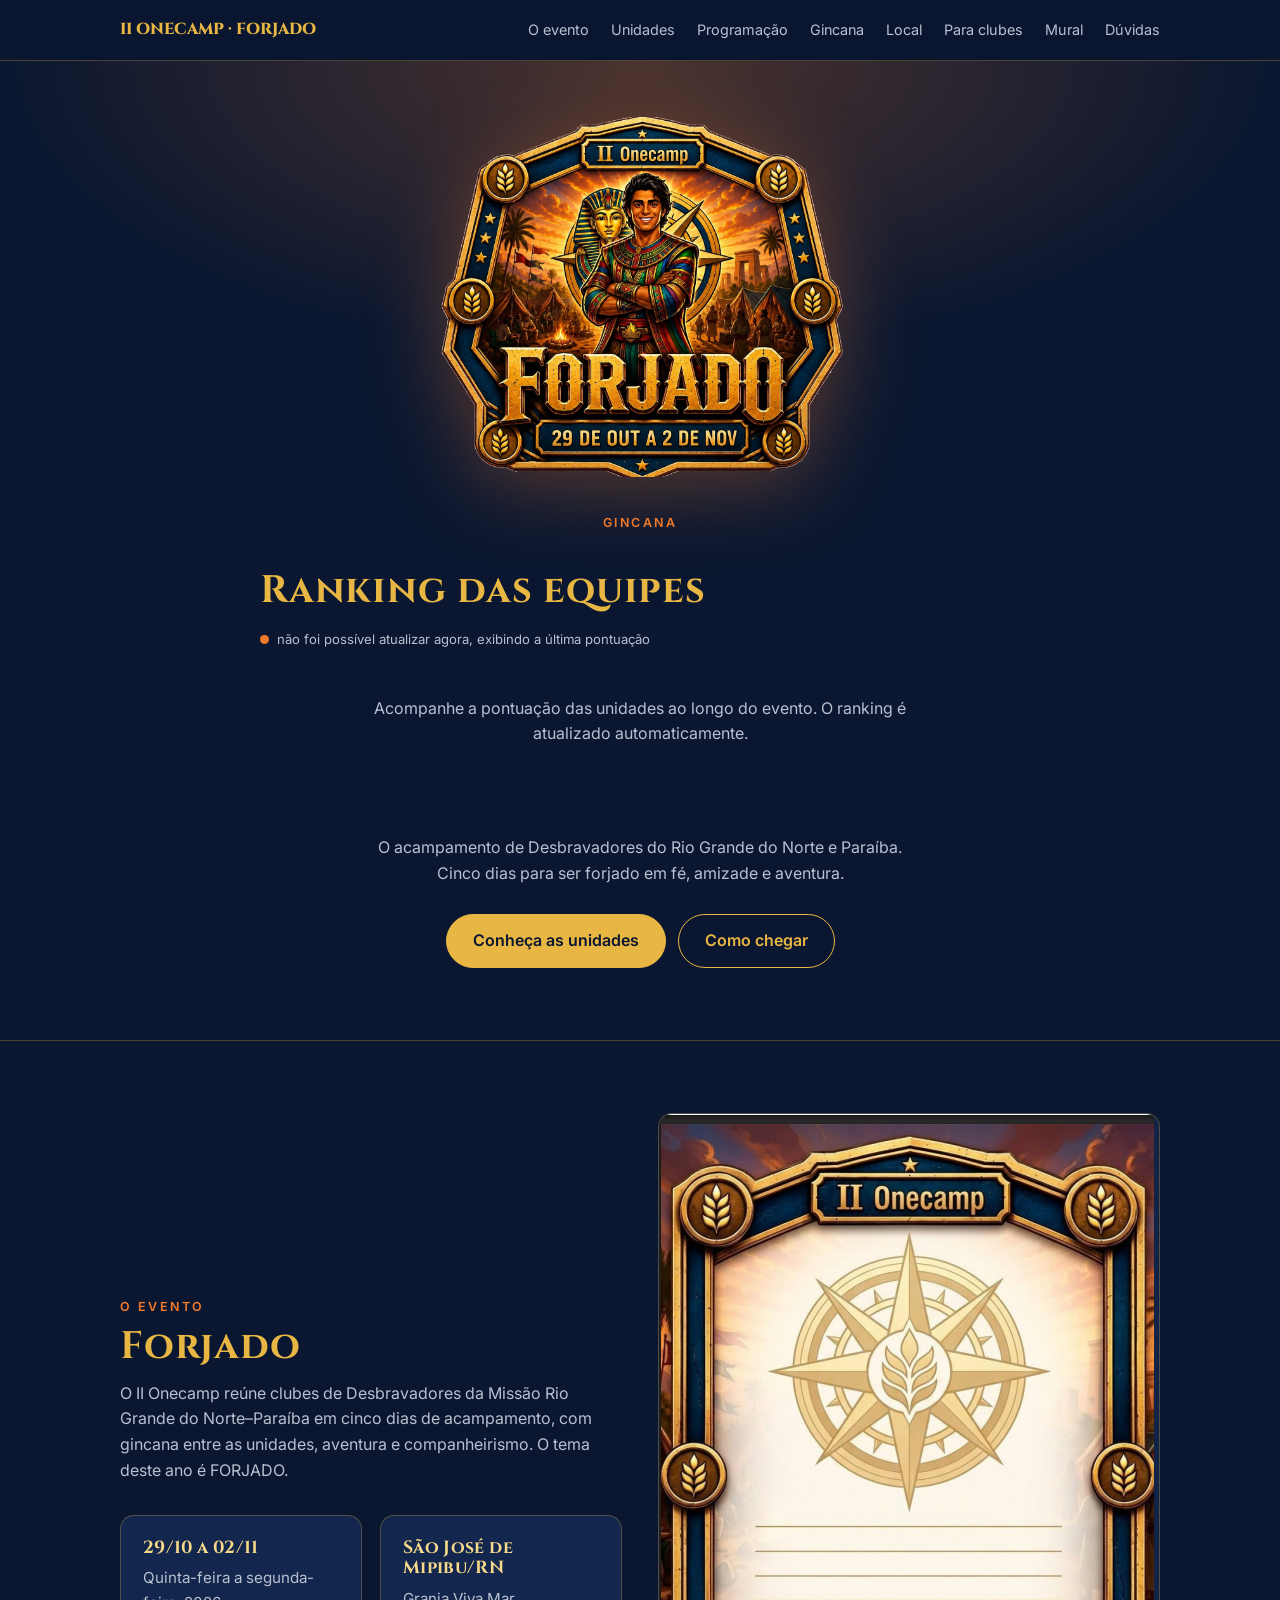
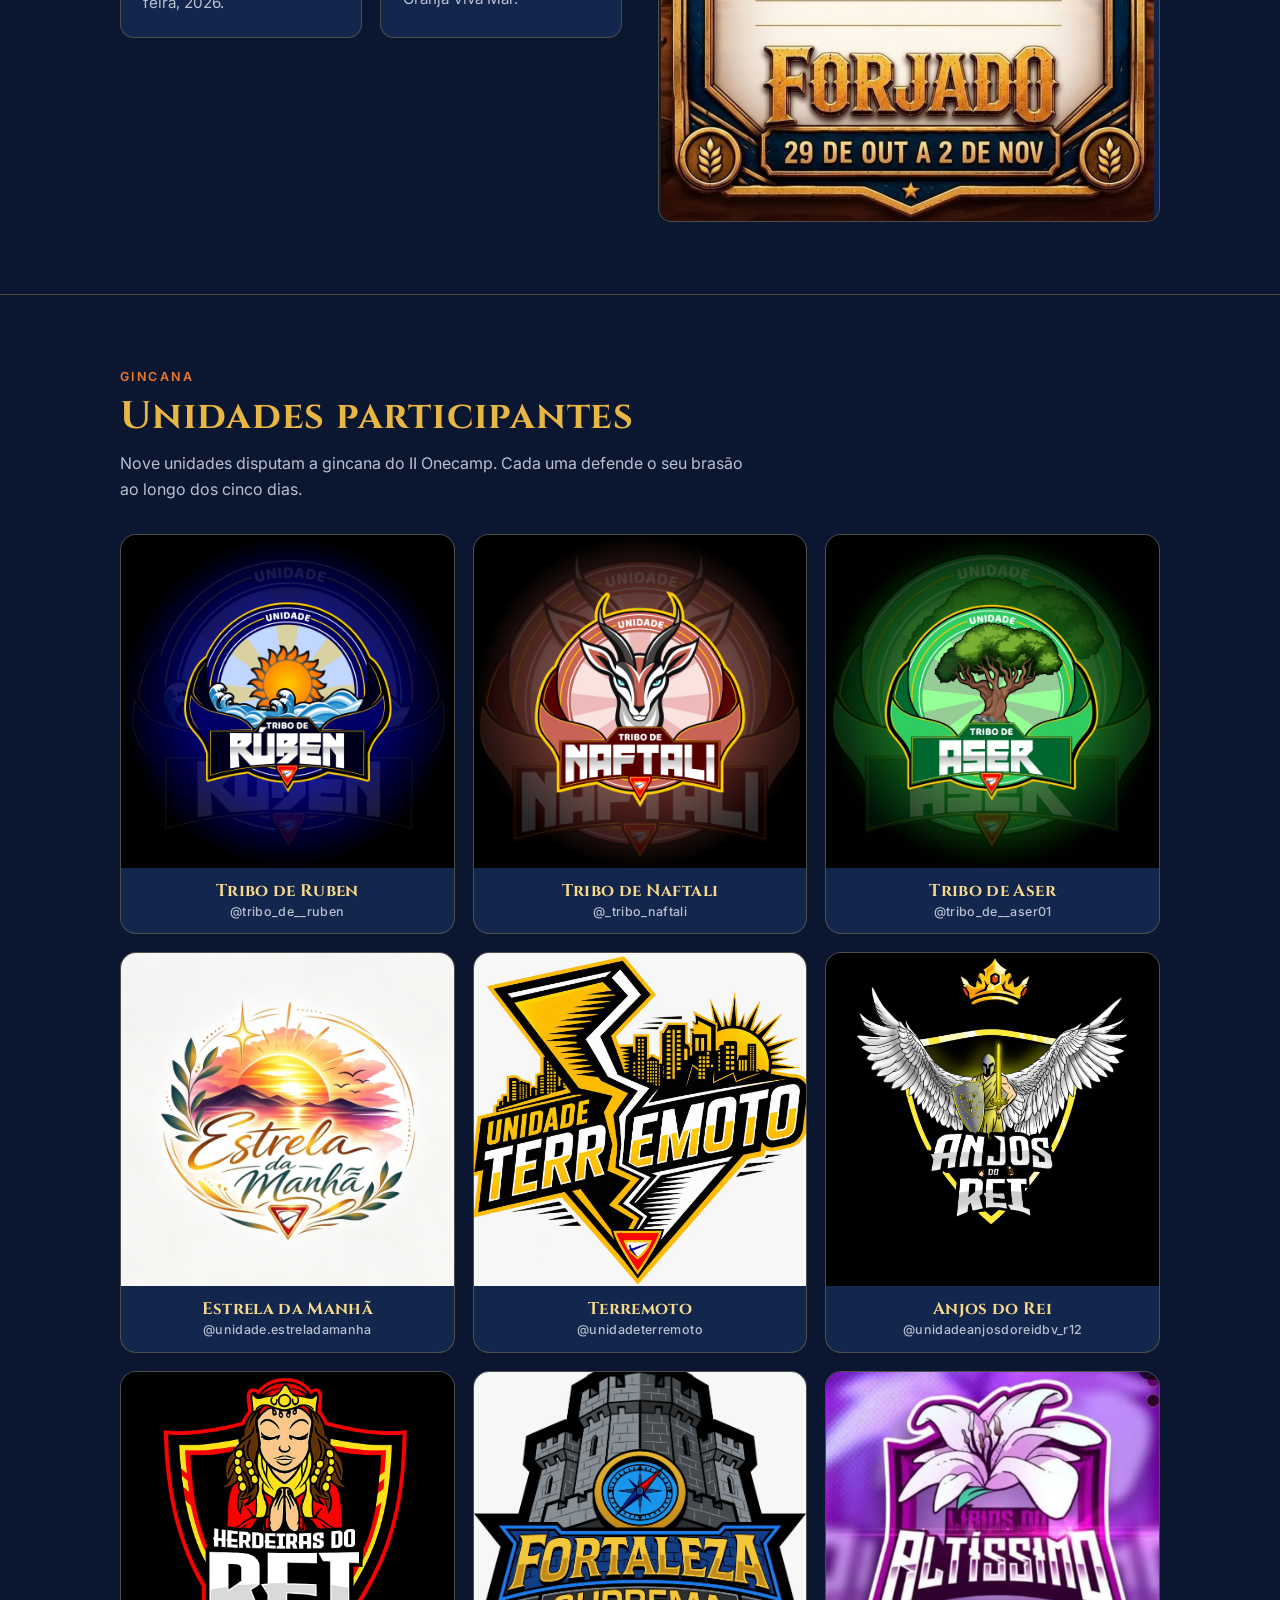
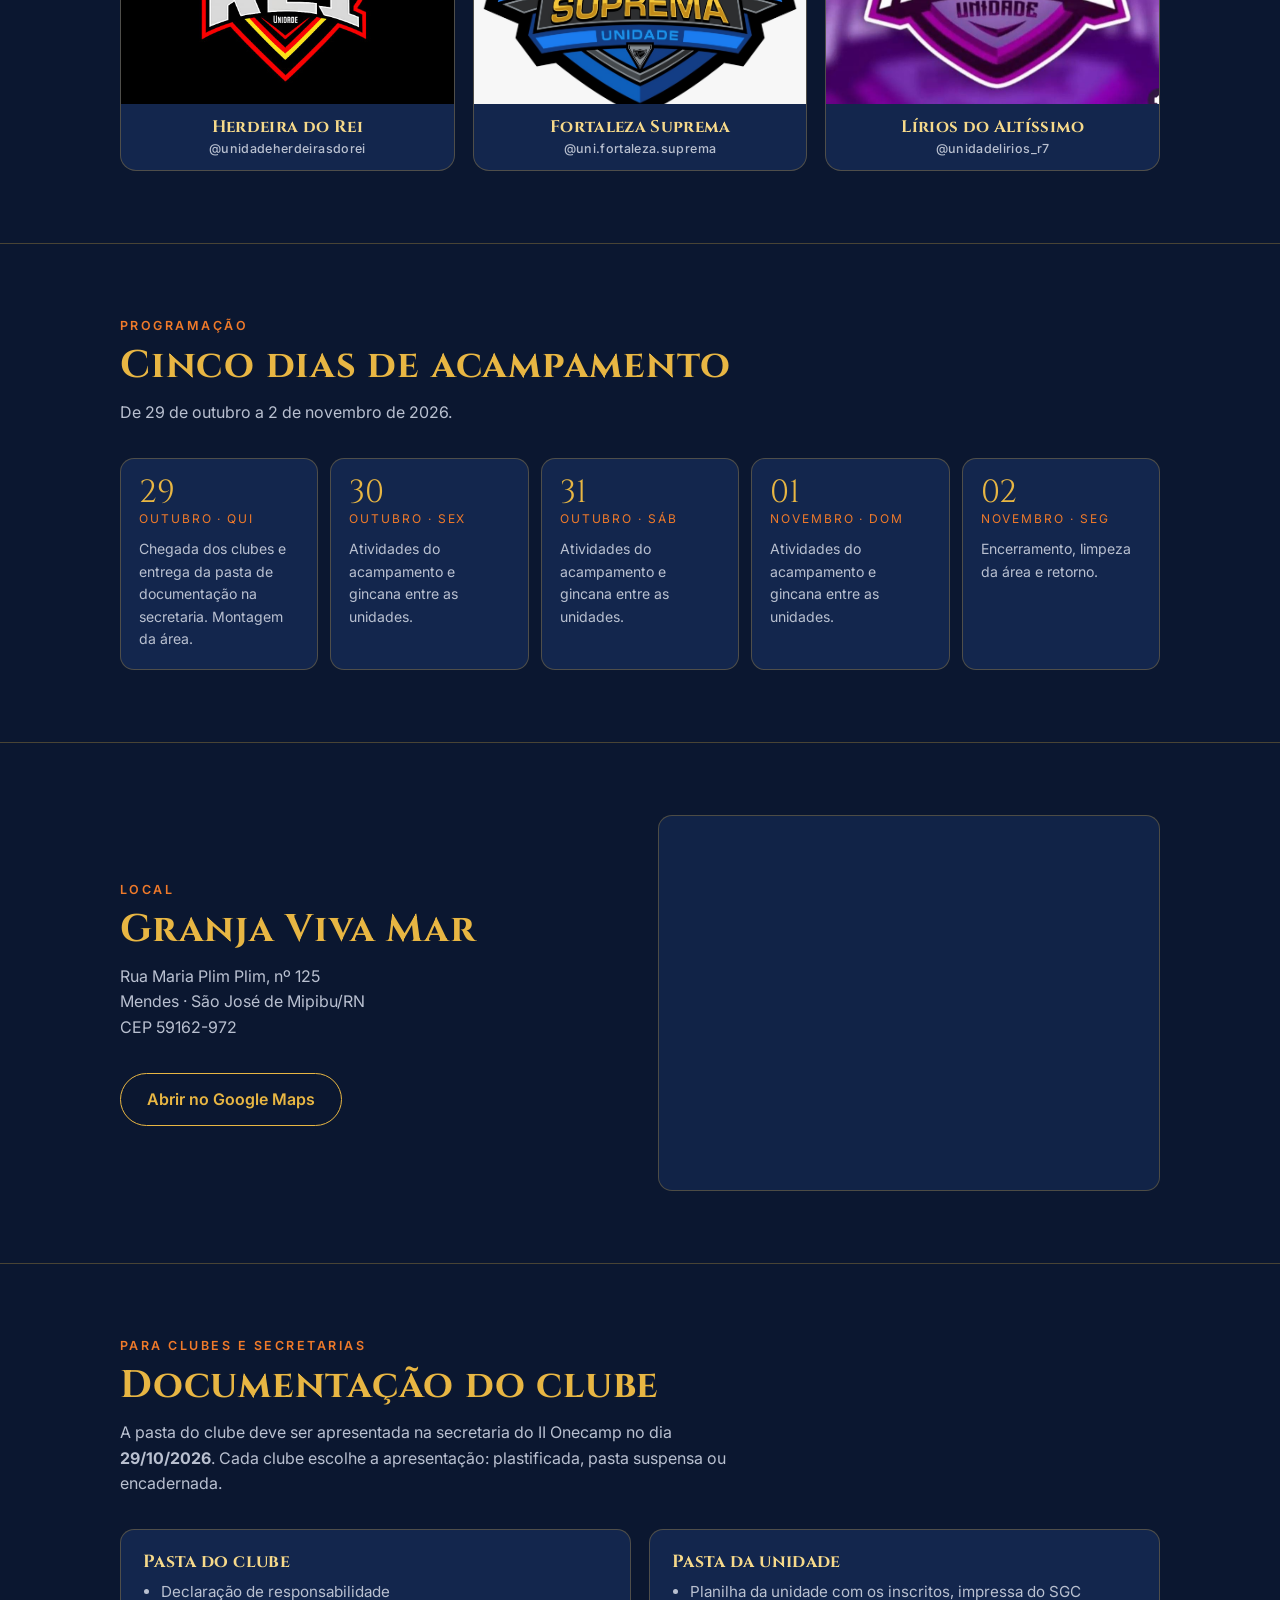
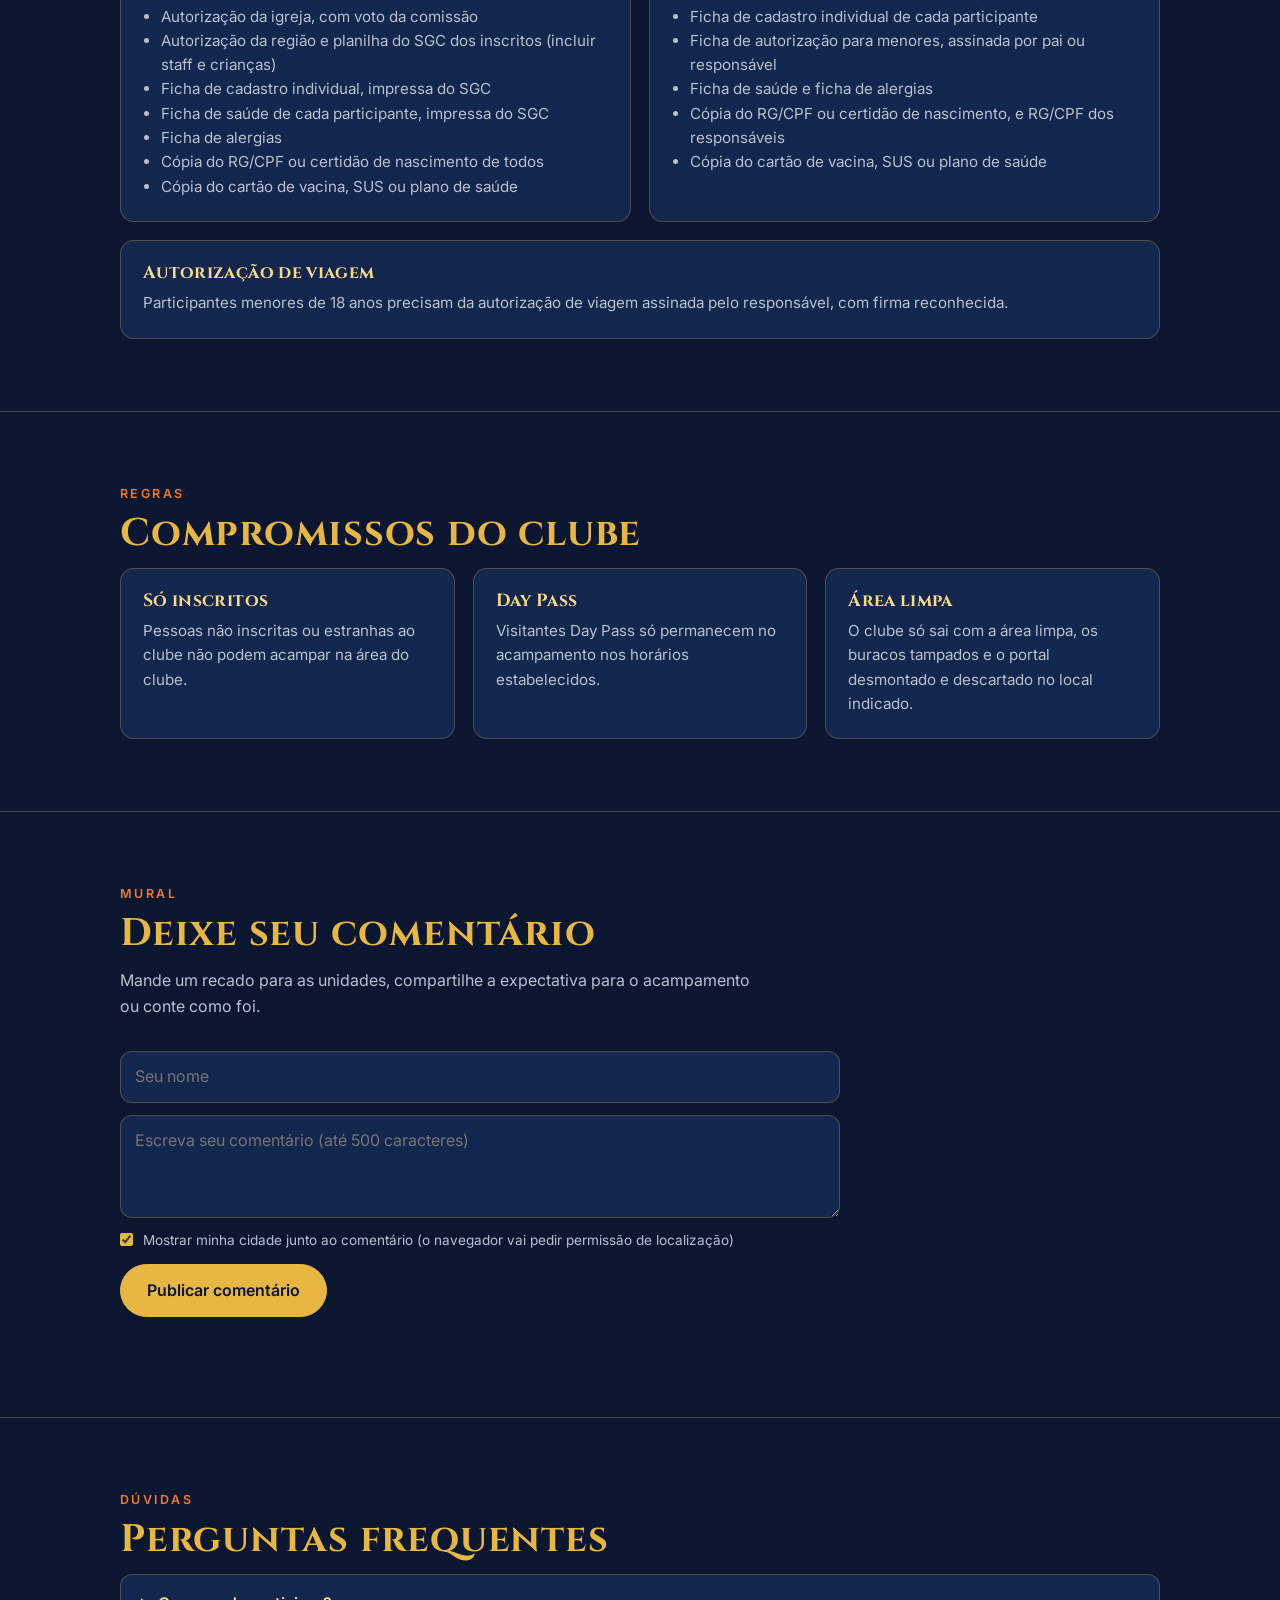
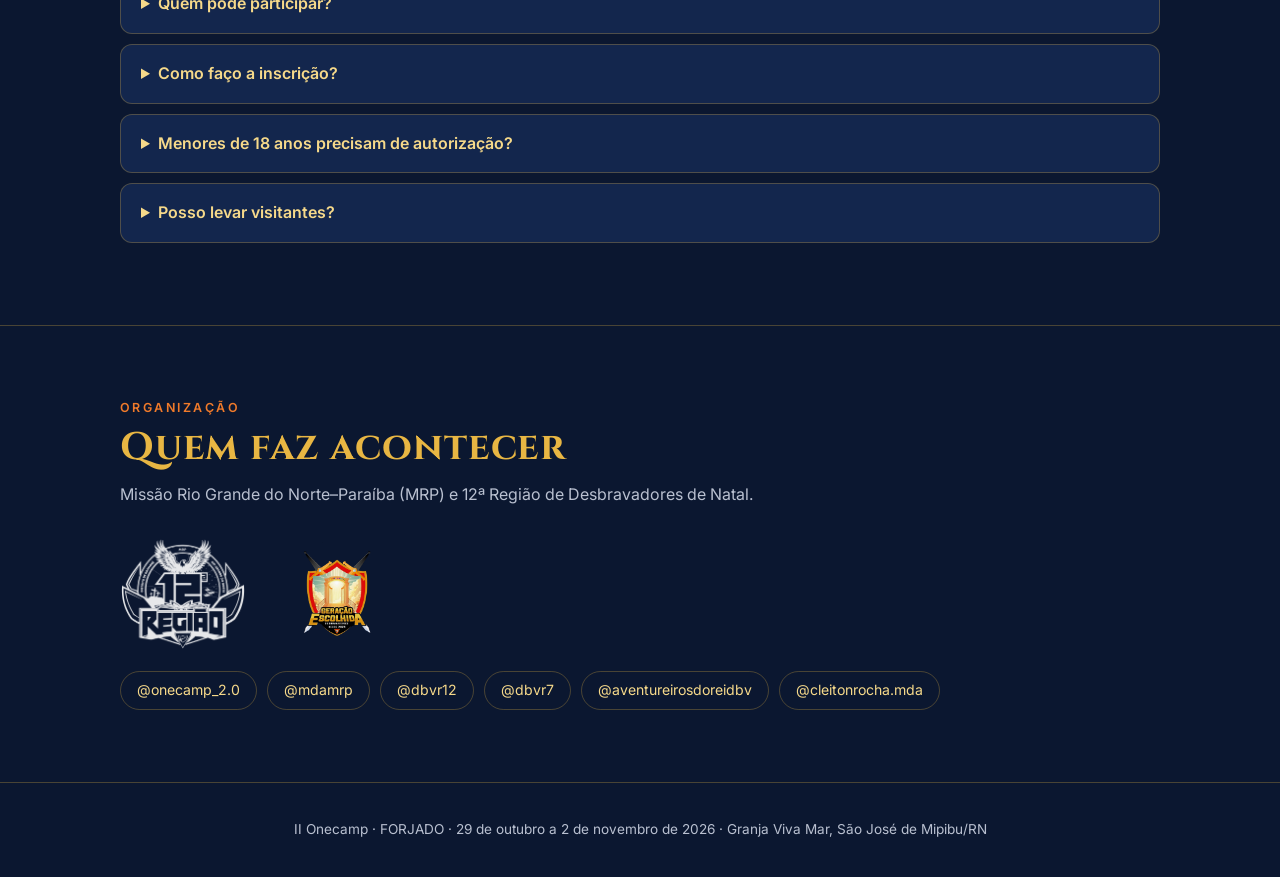
==== commit 189d9af3: "Liga o mural de comentarios a planilha via Apps Script Co-Authored-By: Claude Sonnet 5.5 <noreply@an" ====
--- a/index.html
+++ b/index.html
@@ -426,7 +426,7 @@
 <script>
 /* ===== MURAL DE COMENTÁRIOS =====
    Endereço do app da planilha de comentários (Google Apps Script). Vazio = mural oculto. */
-var COMMENTS_API_URL = '';
+var COMMENTS_API_URL = 'https://script.google.com/macros/s/AKfycbyQbGs1VbW3PxDNeV2TuyMXC0S5wTaIN5xAyajwHLlNMsrPhk9hpG0W9OMiQqh2iVt9/exec';
 (function(){
   var sec=document.getElementById('mural'); if(!COMMENTS_API_URL||!sec)return;
   sec.hidden=false;
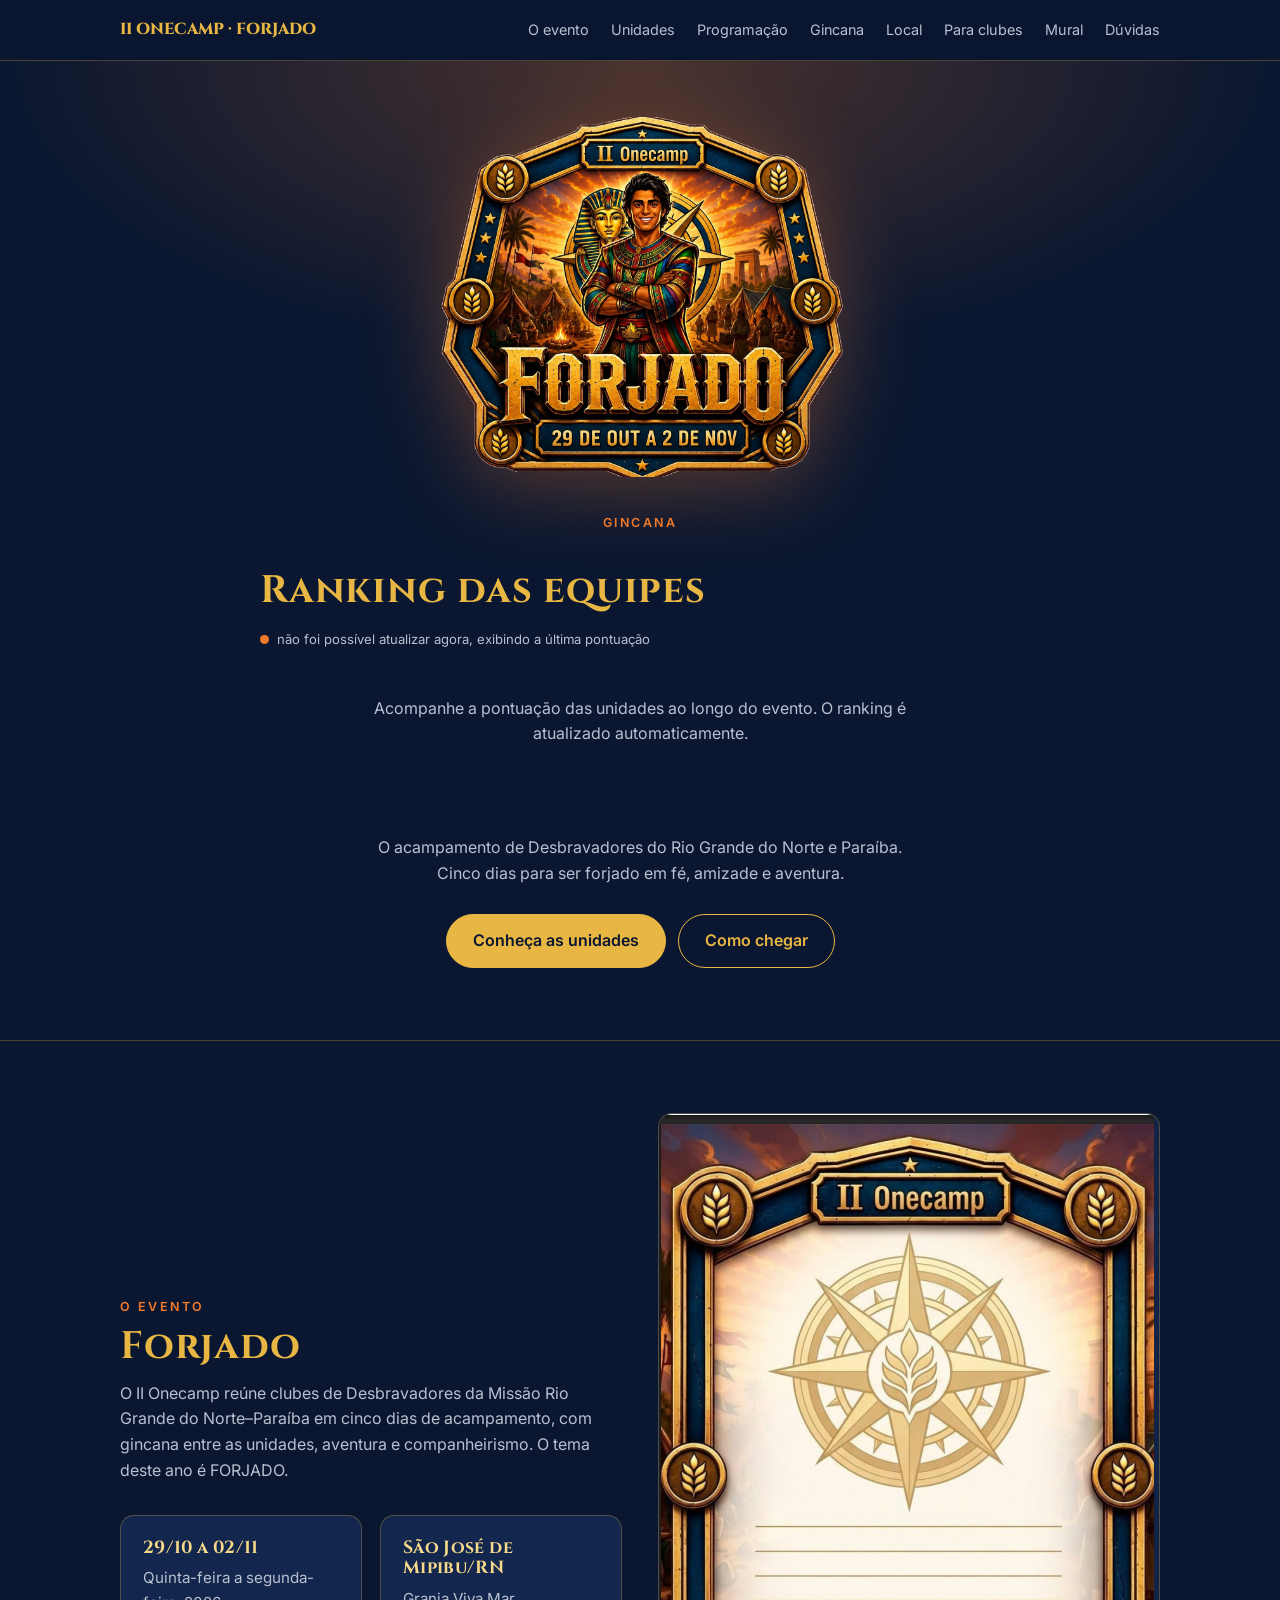
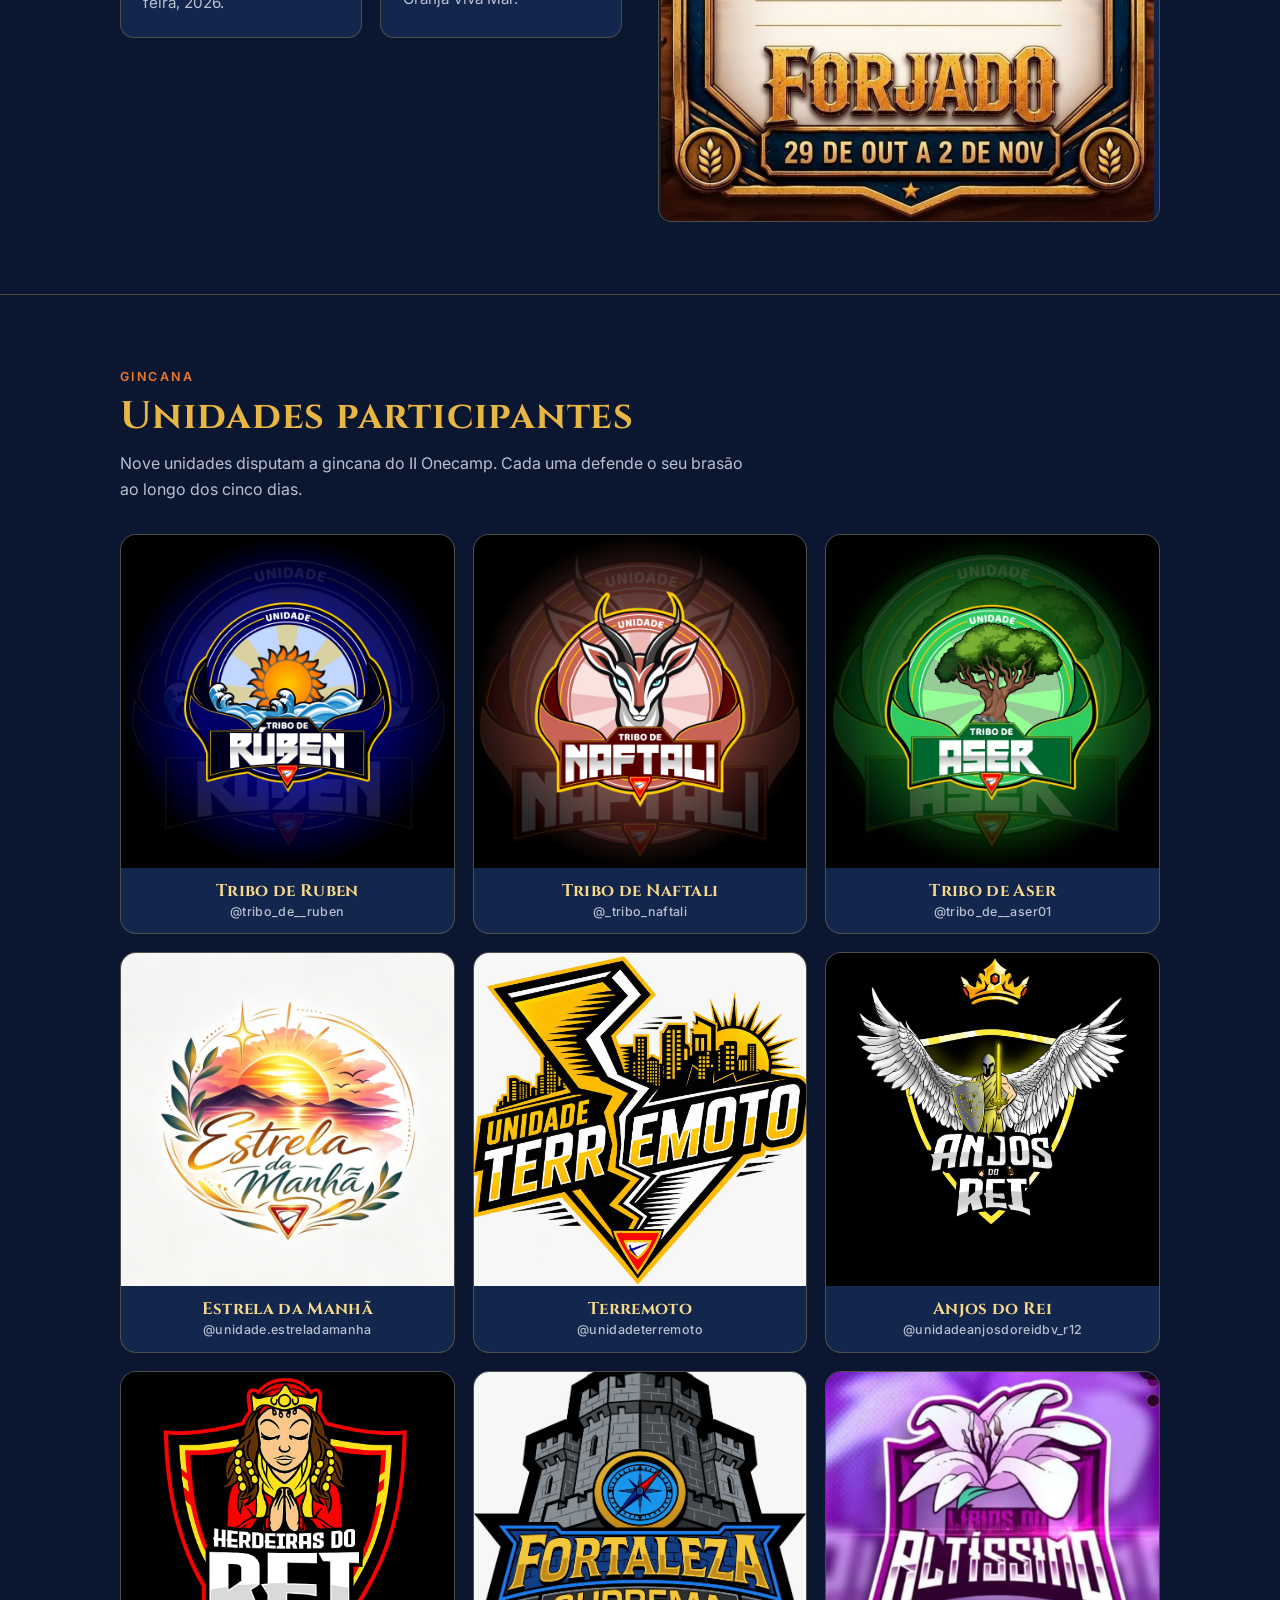
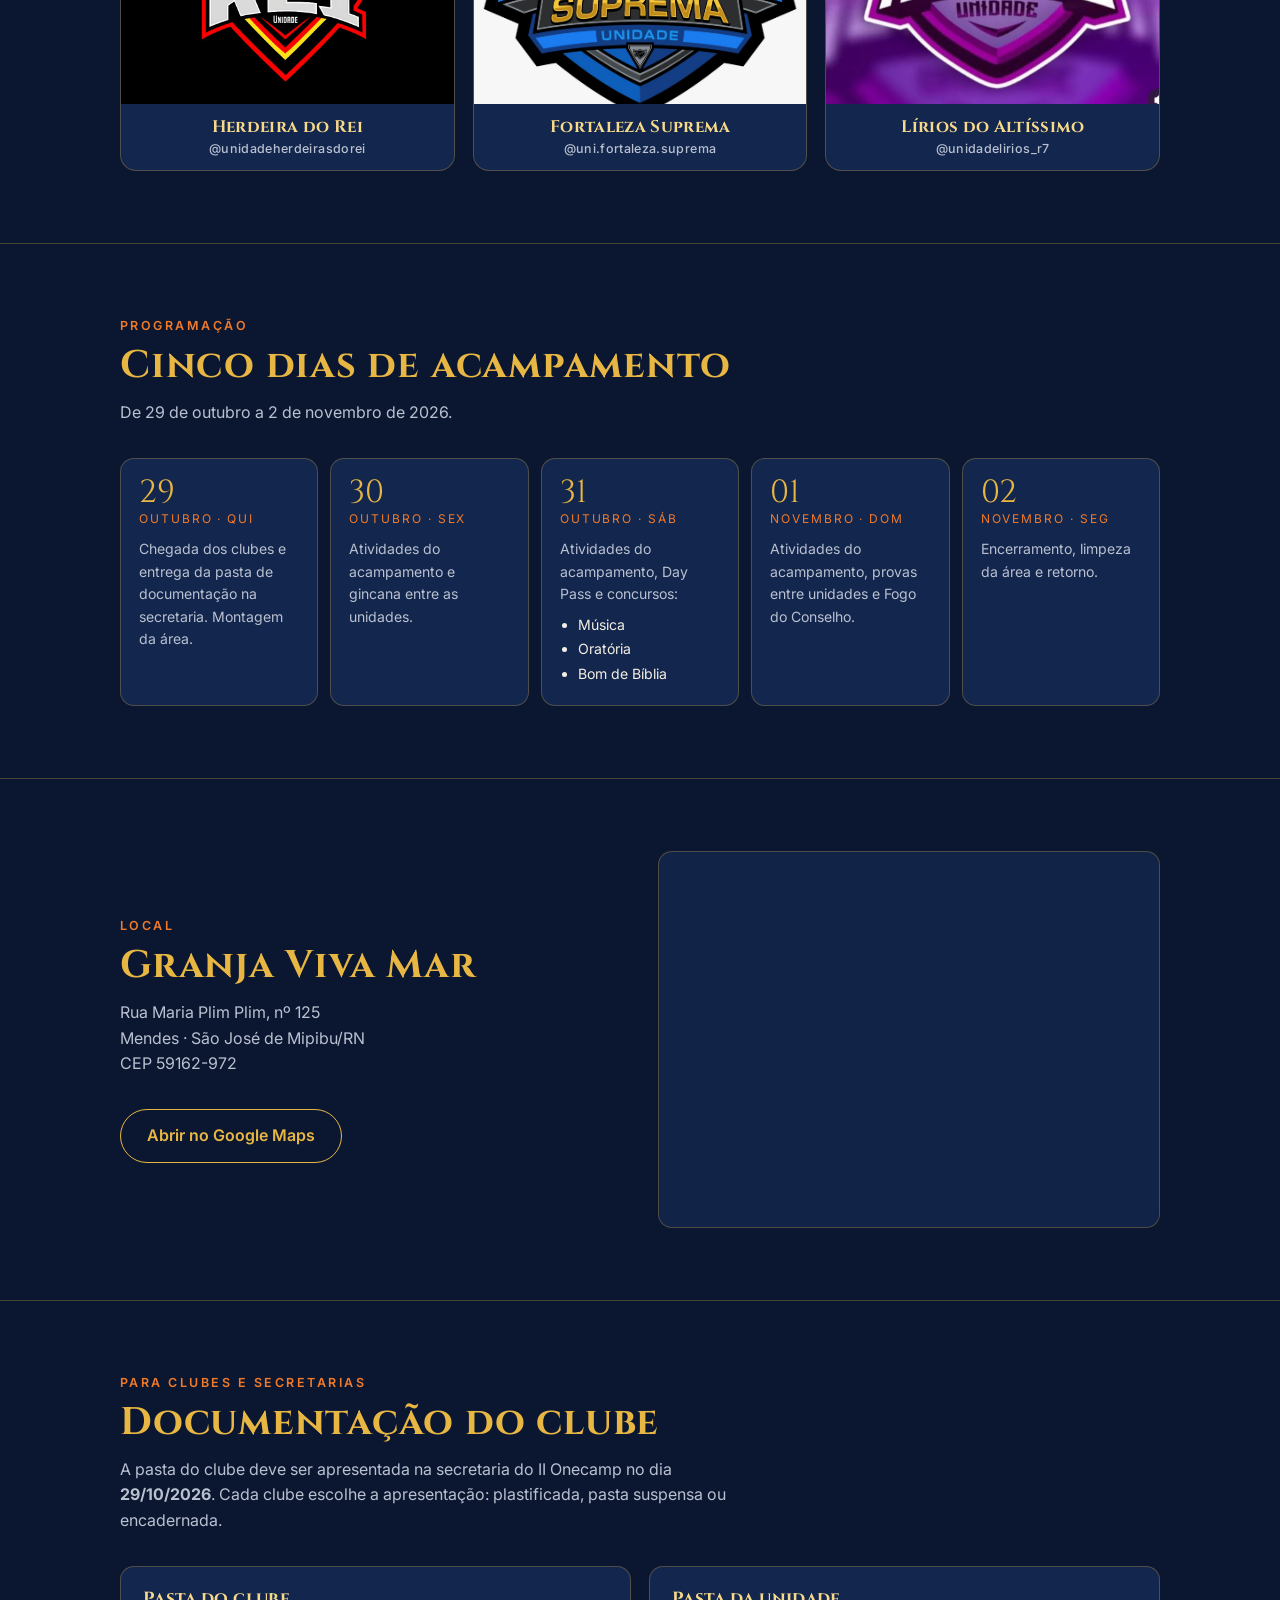
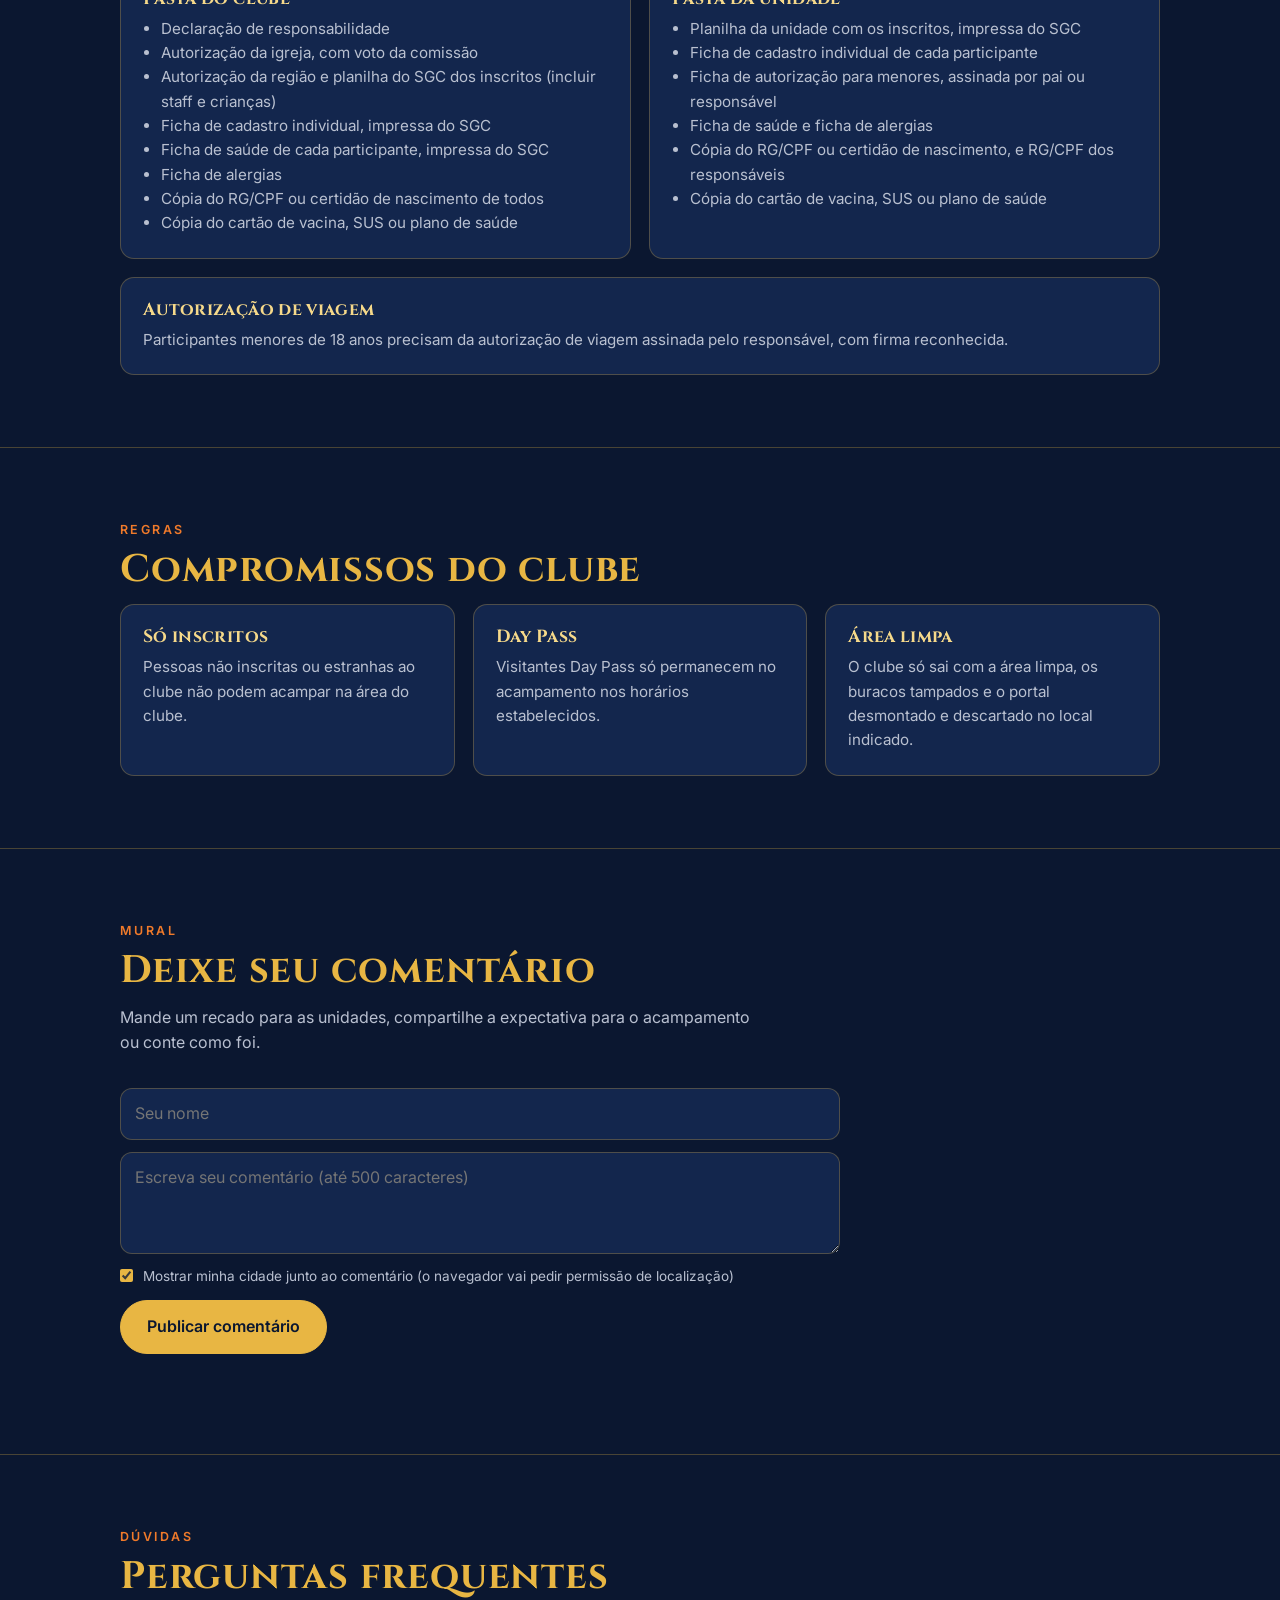
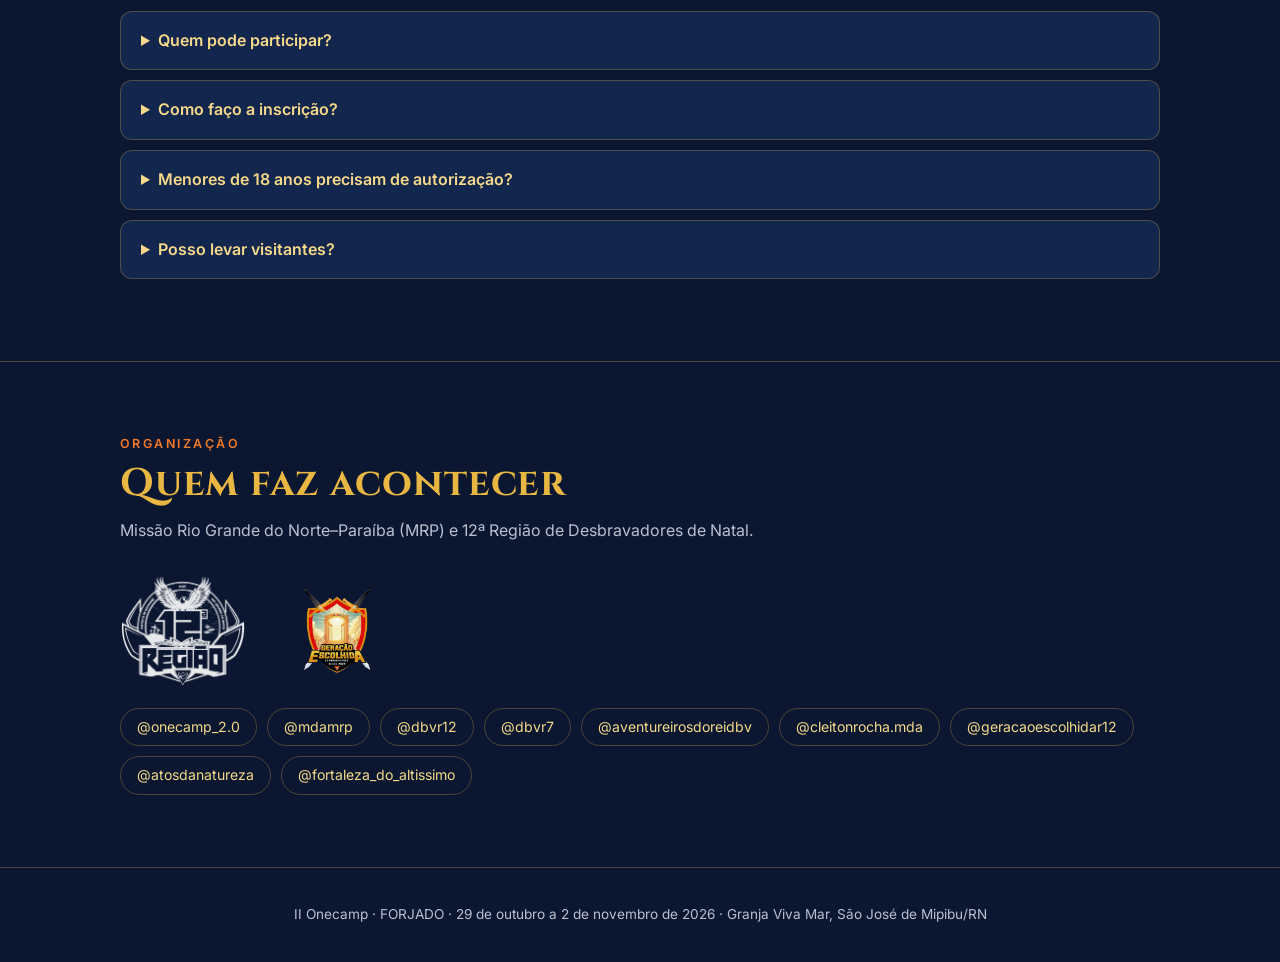
==== commit 2c3e87a8: "Adiciona 3 Instagram na lista e atualiza o cronograma de 31/10 e 01/11 Co-Authored-By: Claude Sonnet" ====
--- a/index.html
+++ b/index.html
@@ -76,6 +76,8 @@
 .day .d{font-family:Cinzel,serif;font-size:2rem;color:var(--gold);line-height:1}
 .day .m{font-size:.75rem;letter-spacing:.16em;text-transform:uppercase;color:var(--sun);margin-bottom:10px}
 .day p{font-size:.88rem;color:var(--muted)}
+.day ul{margin:8px 0 0 18px;font-size:.88rem;color:var(--ink)}
+.day li{margin:2px 0}
 
 /* mural de comentários */
 #mural[hidden]{display:none}
@@ -219,8 +221,8 @@
     <div class="days">
       <div class="day"><div class="d">29</div><div class="m">outubro · qui</div><p>Chegada dos clubes e entrega da pasta de documentação na secretaria. Montagem da área.</p></div>
       <div class="day"><div class="d">30</div><div class="m">outubro · sex</div><p>Atividades do acampamento e gincana entre as unidades.</p></div>
-      <div class="day"><div class="d">31</div><div class="m">outubro · sáb</div><p>Atividades do acampamento e gincana entre as unidades.</p></div>
-      <div class="day"><div class="d">01</div><div class="m">novembro · dom</div><p>Atividades do acampamento e gincana entre as unidades.</p></div>
+      <div class="day"><div class="d">31</div><div class="m">outubro · sáb</div><p>Atividades do acampamento, Day Pass e concursos:</p><ul><li>Música</li><li>Oratória</li><li>Bom de Bíblia</li></ul></div>
+      <div class="day"><div class="d">01</div><div class="m">novembro · dom</div><p>Atividades do acampamento, provas entre unidades e Fogo do Conselho.</p></div>
       <div class="day"><div class="d">02</div><div class="m">novembro · seg</div><p>Encerramento, limpeza da área e retorno.</p></div>
     </div>
   </div>
@@ -340,6 +342,9 @@
       <a target="_blank" rel="noopener" href="https://www.instagram.com/dbvr7">@dbvr7</a>
       <a target="_blank" rel="noopener" href="https://www.instagram.com/aventureirosdoreidbv">@aventureirosdoreidbv</a>
       <a target="_blank" rel="noopener" href="https://www.instagram.com/cleitonrocha.mda">@cleitonrocha.mda</a>
+      <a target="_blank" rel="noopener" href="https://www.instagram.com/geracaoescolhidar12">@geracaoescolhidar12</a>
+      <a target="_blank" rel="noopener" href="https://www.instagram.com/atosdanatureza">@atosdanatureza</a>
+      <a target="_blank" rel="noopener" href="https://www.instagram.com/fortaleza_do_altissimo">@fortaleza_do_altissimo</a>
     </div>
   </div>
 </section>
@@ -348,7 +353,7 @@
   <div class="wrap">II Onecamp · FORJADO · 29 de outubro a 2 de novembro de 2026 · Granja Viva Mar, São José de Mipibu/RN</div>
 </footer>
 
-<script src="js/unidades.js"></script>
+<script src="js/unidades.js?v=20261011"></script>
 <script>
 /* ===== RANKING DA GINCANA =====
    1) No Google Sheets: Arquivo > Compartilhar > Publicar na Web > aba "Equipes" > formato CSV > Publicar.
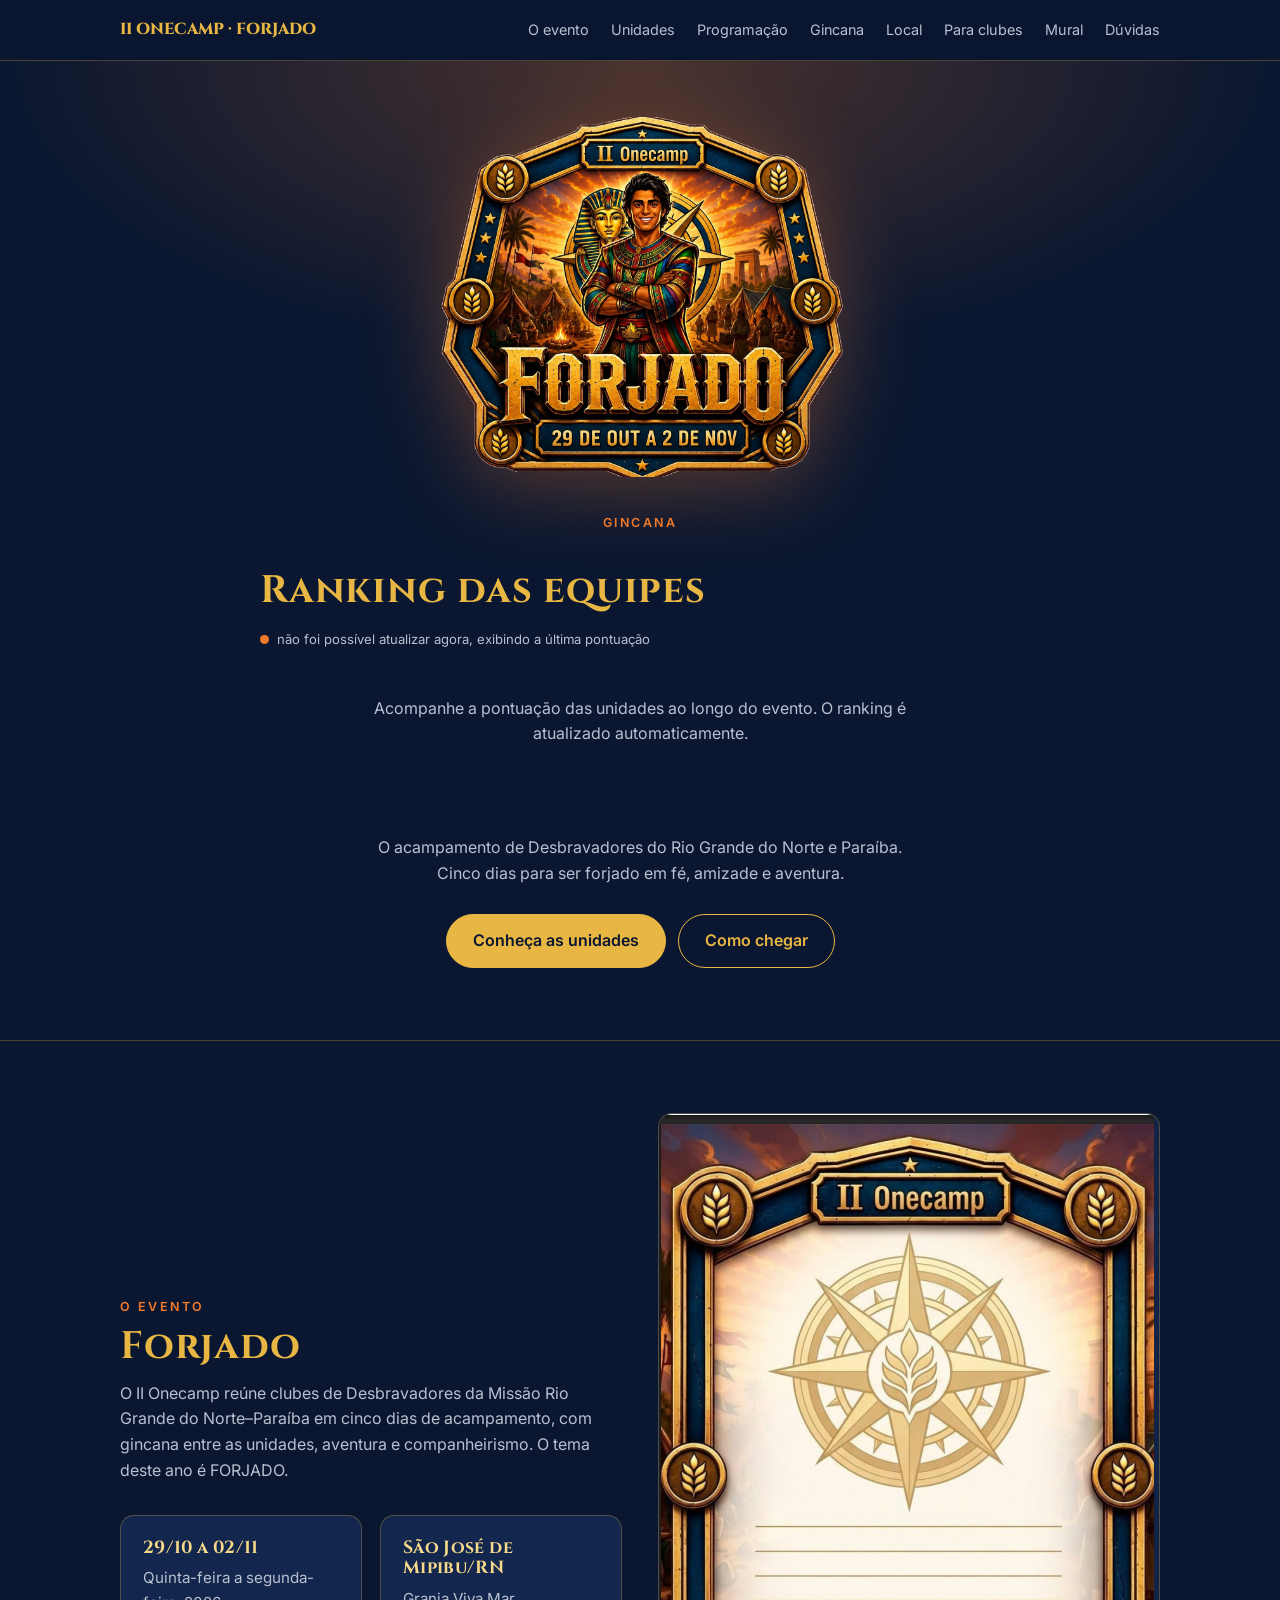
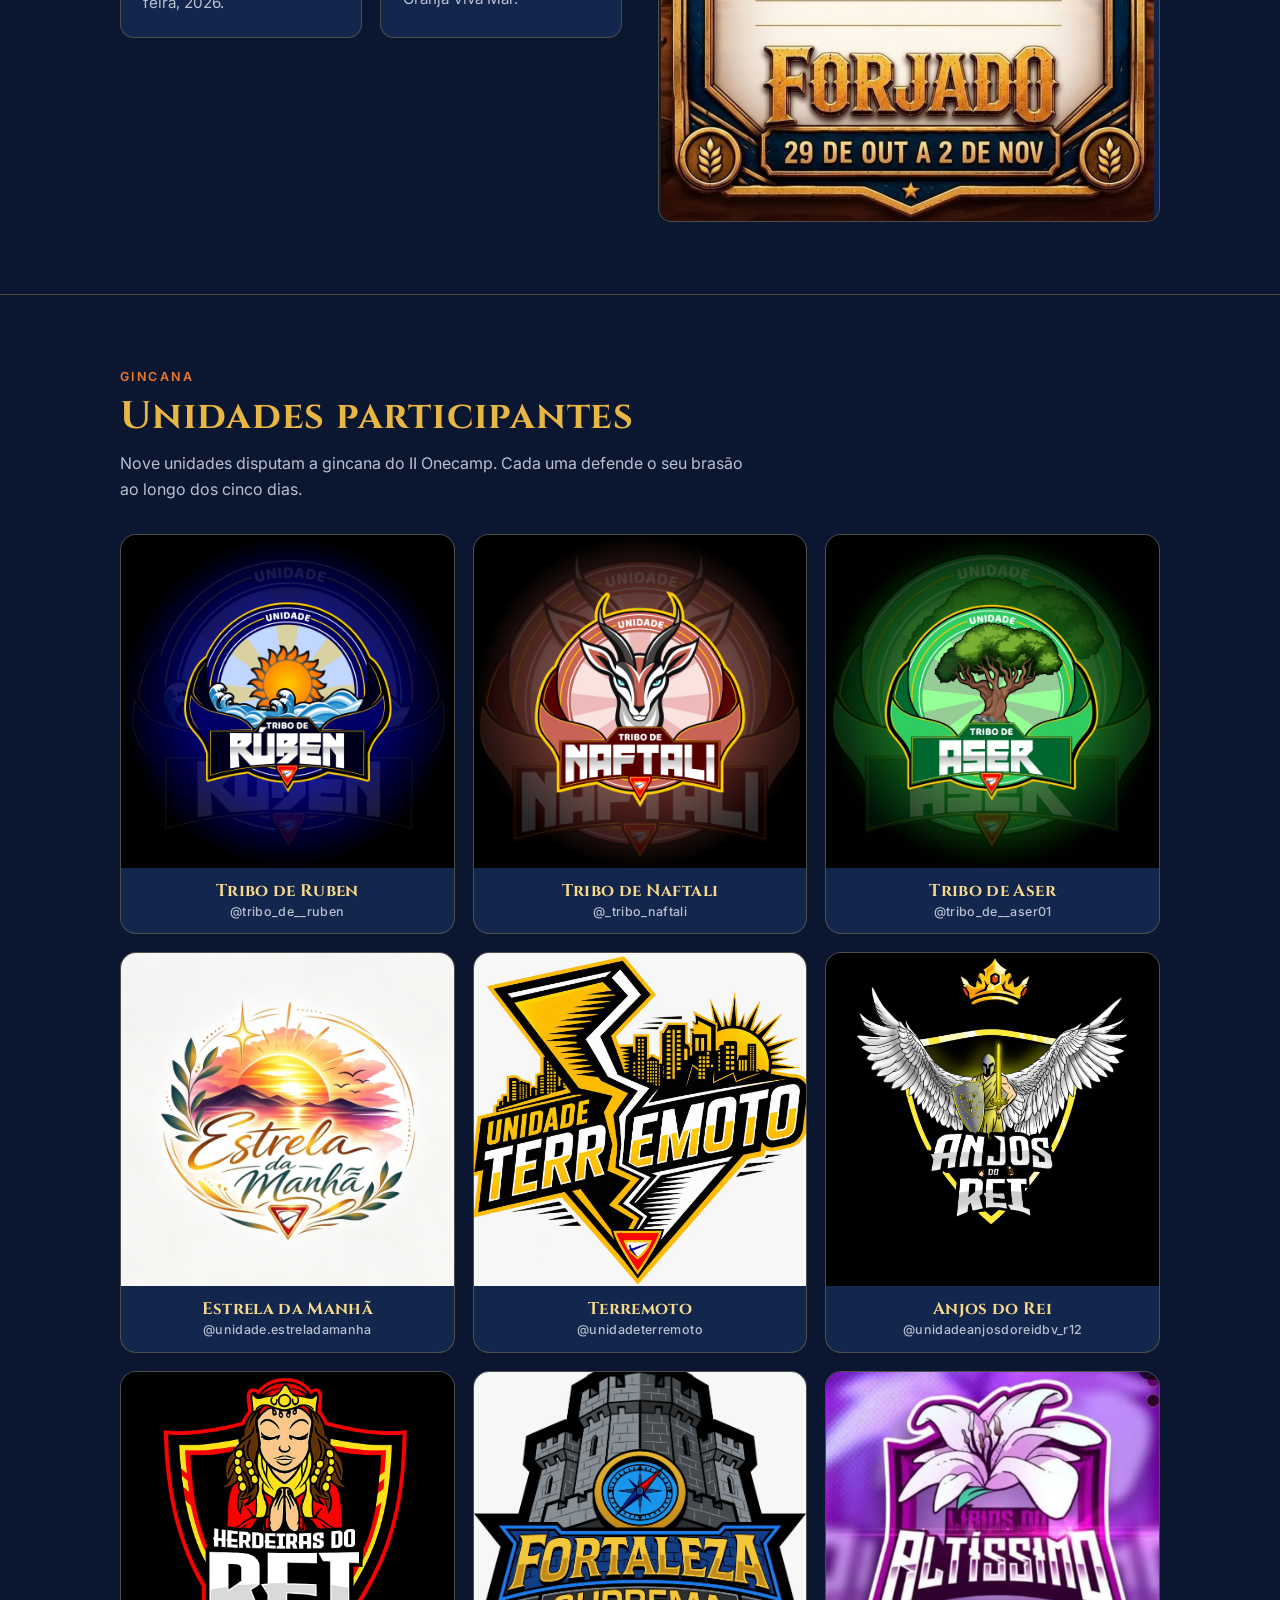
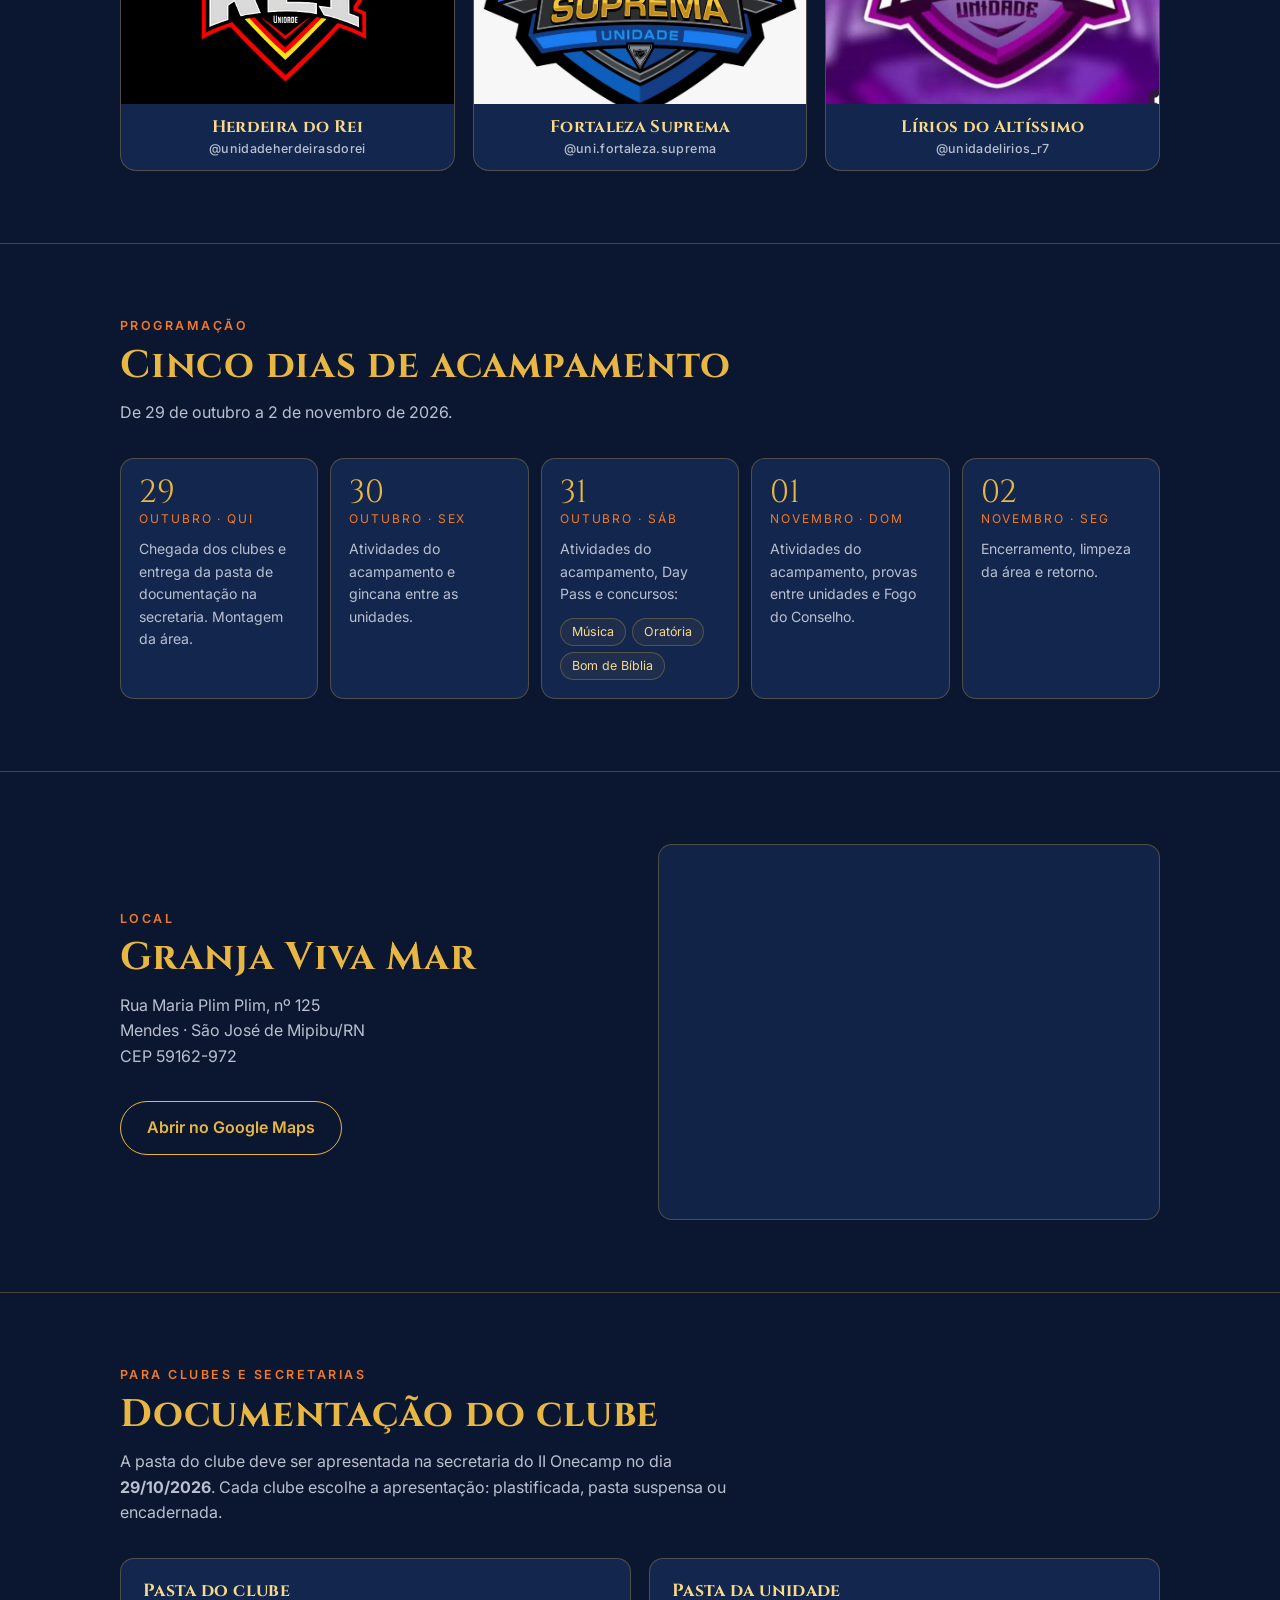
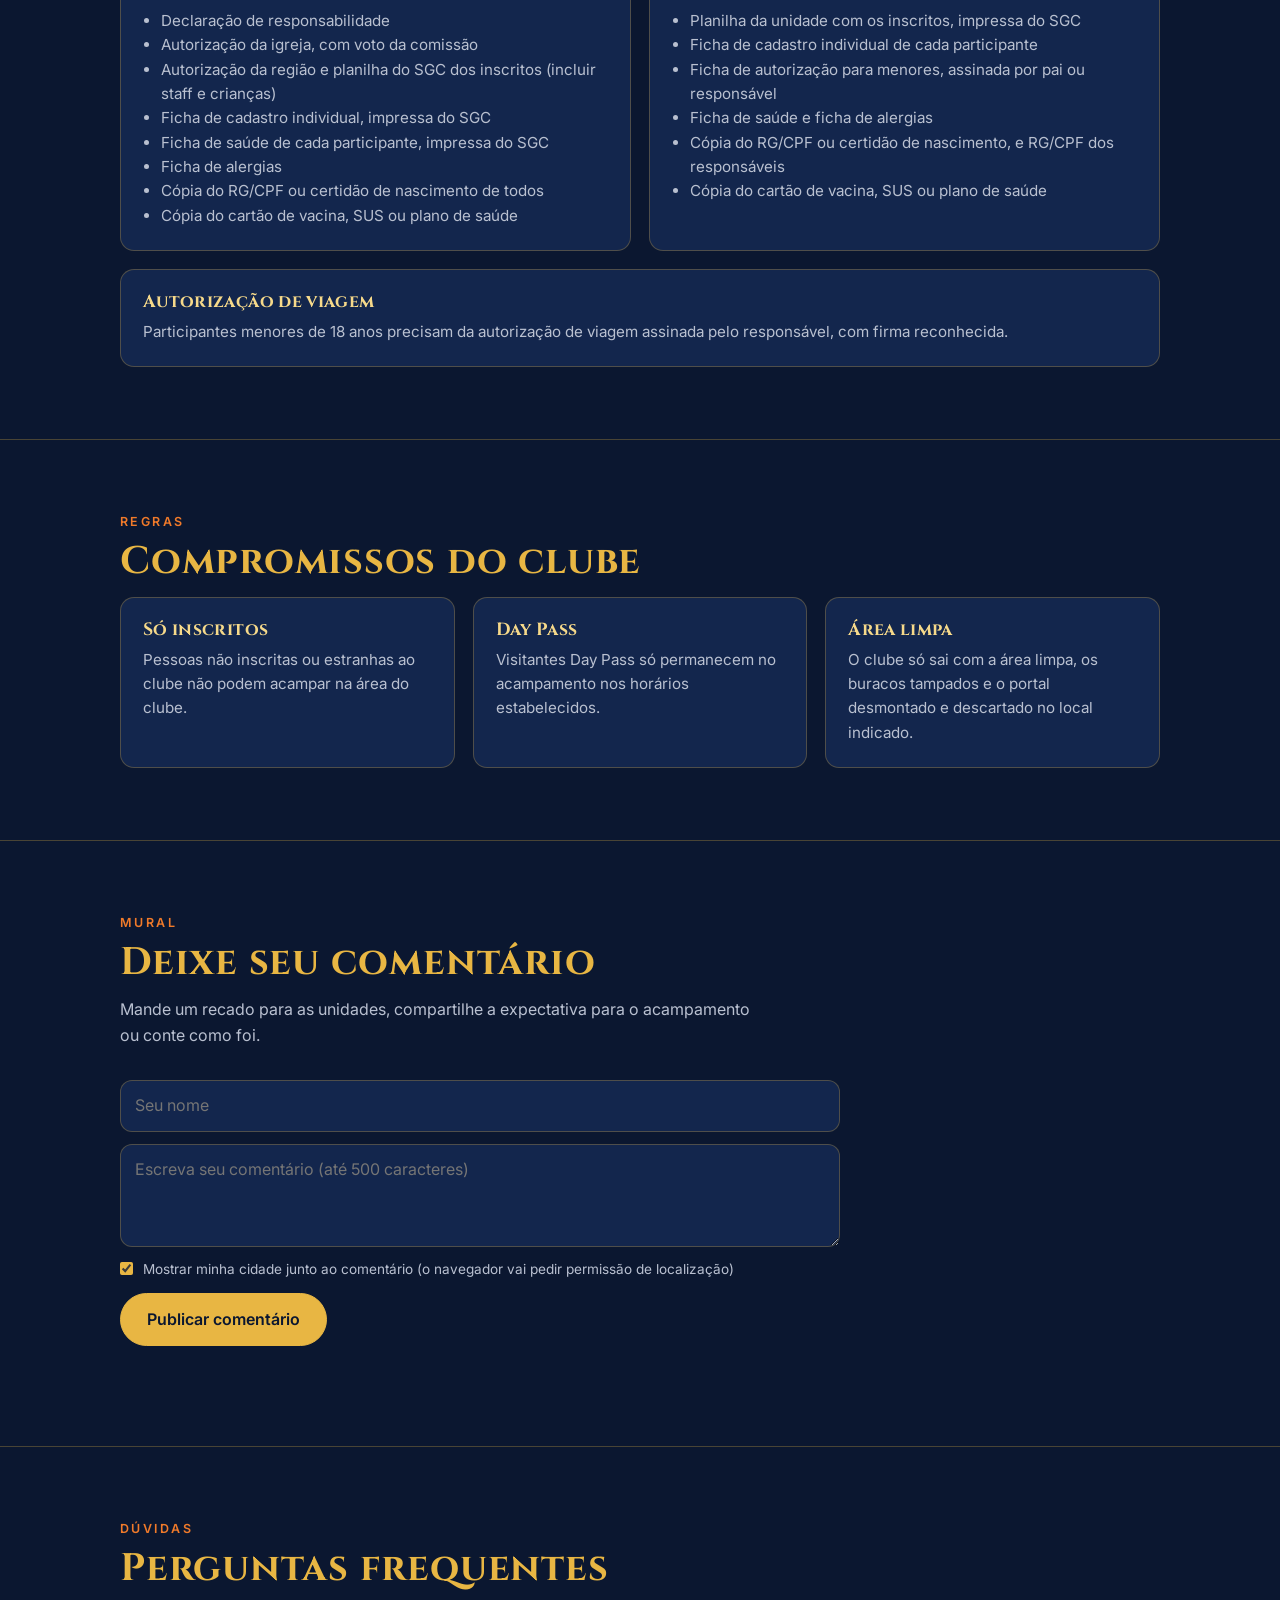
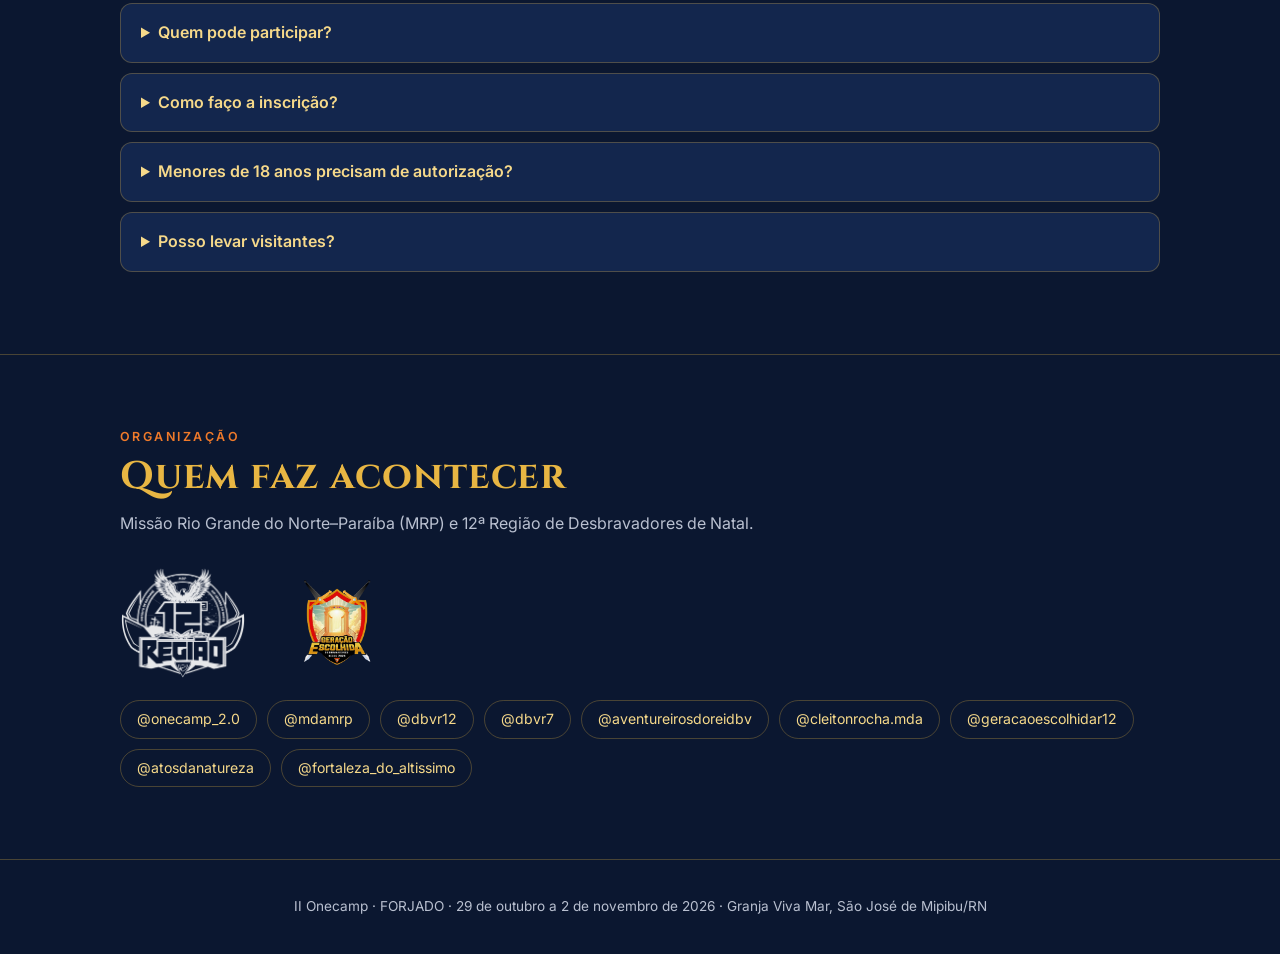
==== commit 3229da8c: "Ajusta o visual da lista de concursos no cronograma Co-Authored-By: Claude Sonnet 5.5 <noreply@anthr" ====
--- a/index.html
+++ b/index.html
@@ -76,8 +76,8 @@
 .day .d{font-family:Cinzel,serif;font-size:2rem;color:var(--gold);line-height:1}
 .day .m{font-size:.75rem;letter-spacing:.16em;text-transform:uppercase;color:var(--sun);margin-bottom:10px}
 .day p{font-size:.88rem;color:var(--muted)}
-.day ul{margin:8px 0 0 18px;font-size:.88rem;color:var(--ink)}
-.day li{margin:2px 0}
+.day ul{list-style:none;margin:12px 0 0;padding:0;display:flex;flex-wrap:wrap;gap:6px}
+.day li{border:1px solid var(--line);border-radius:999px;padding:3px 11px;font-size:.78rem;color:var(--gold-2);background:rgba(232,182,67,.06)}
 
 /* mural de comentários */
 #mural[hidden]{display:none}
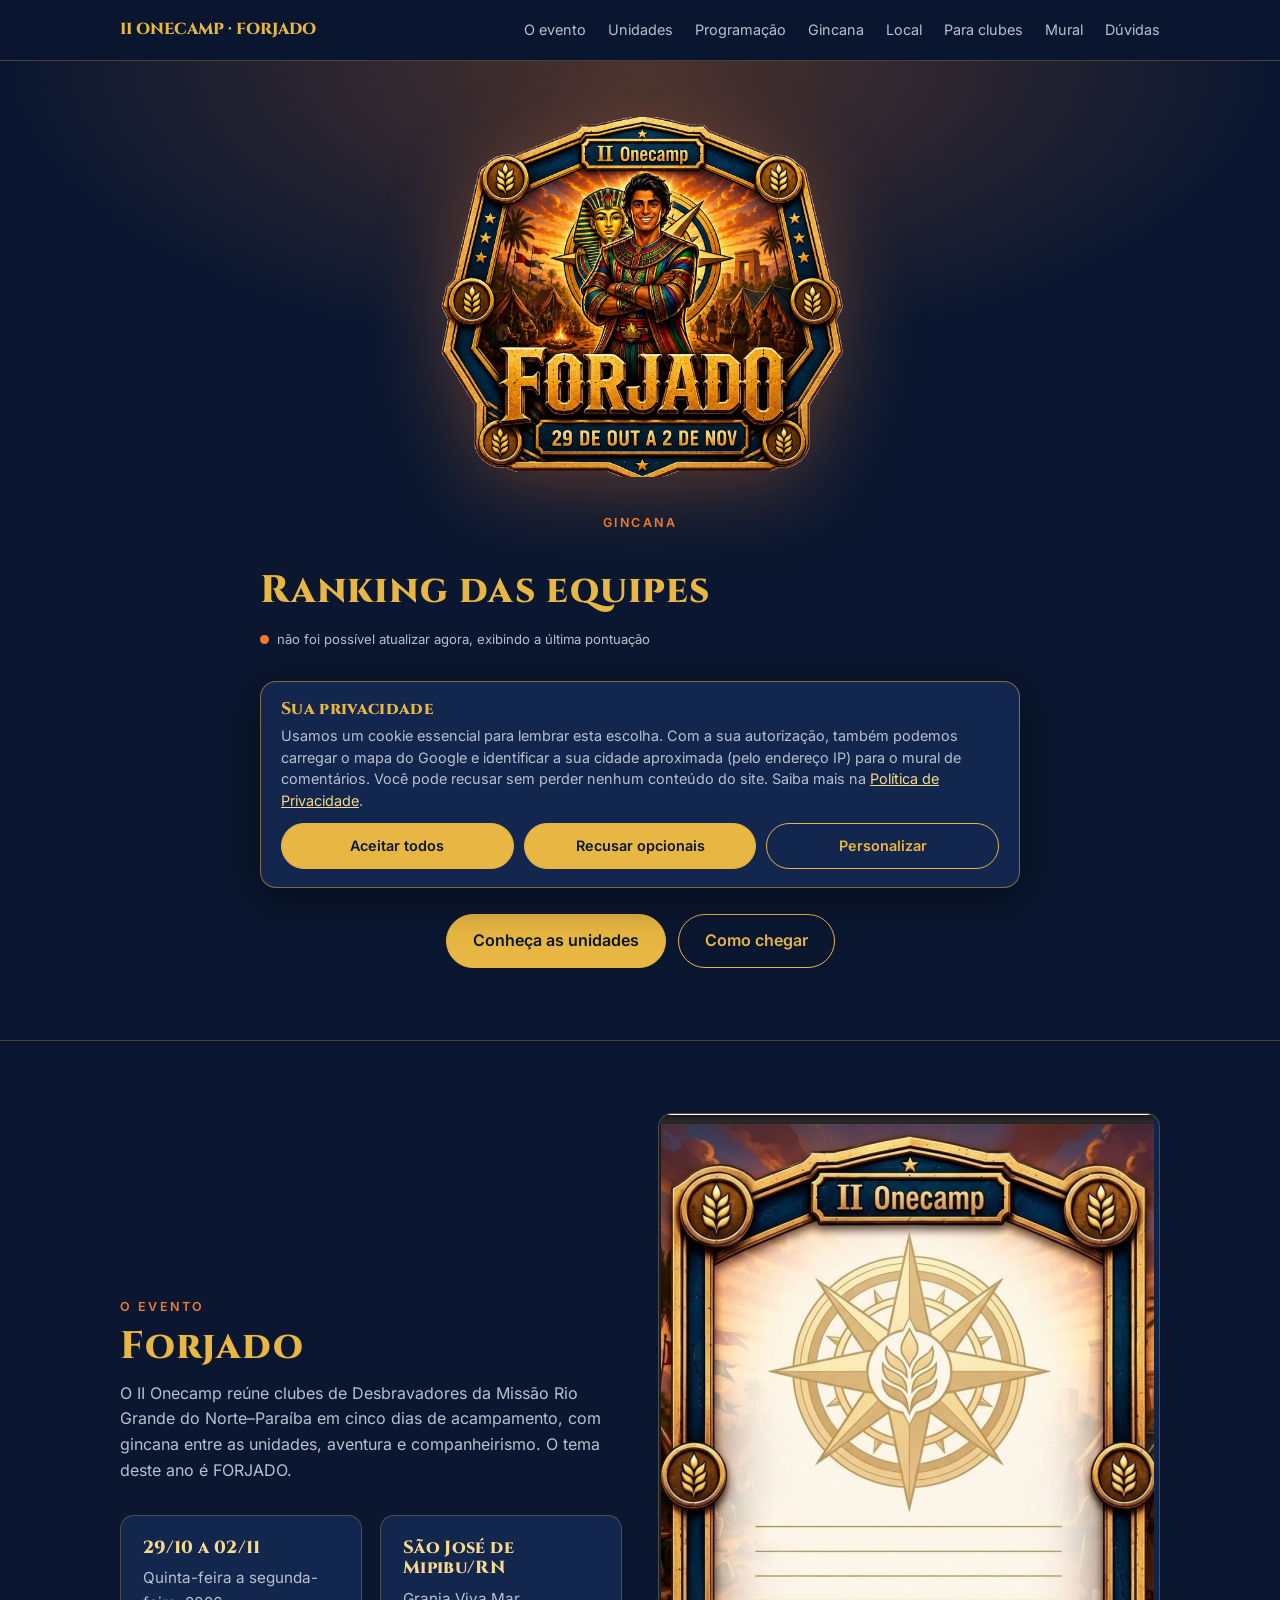
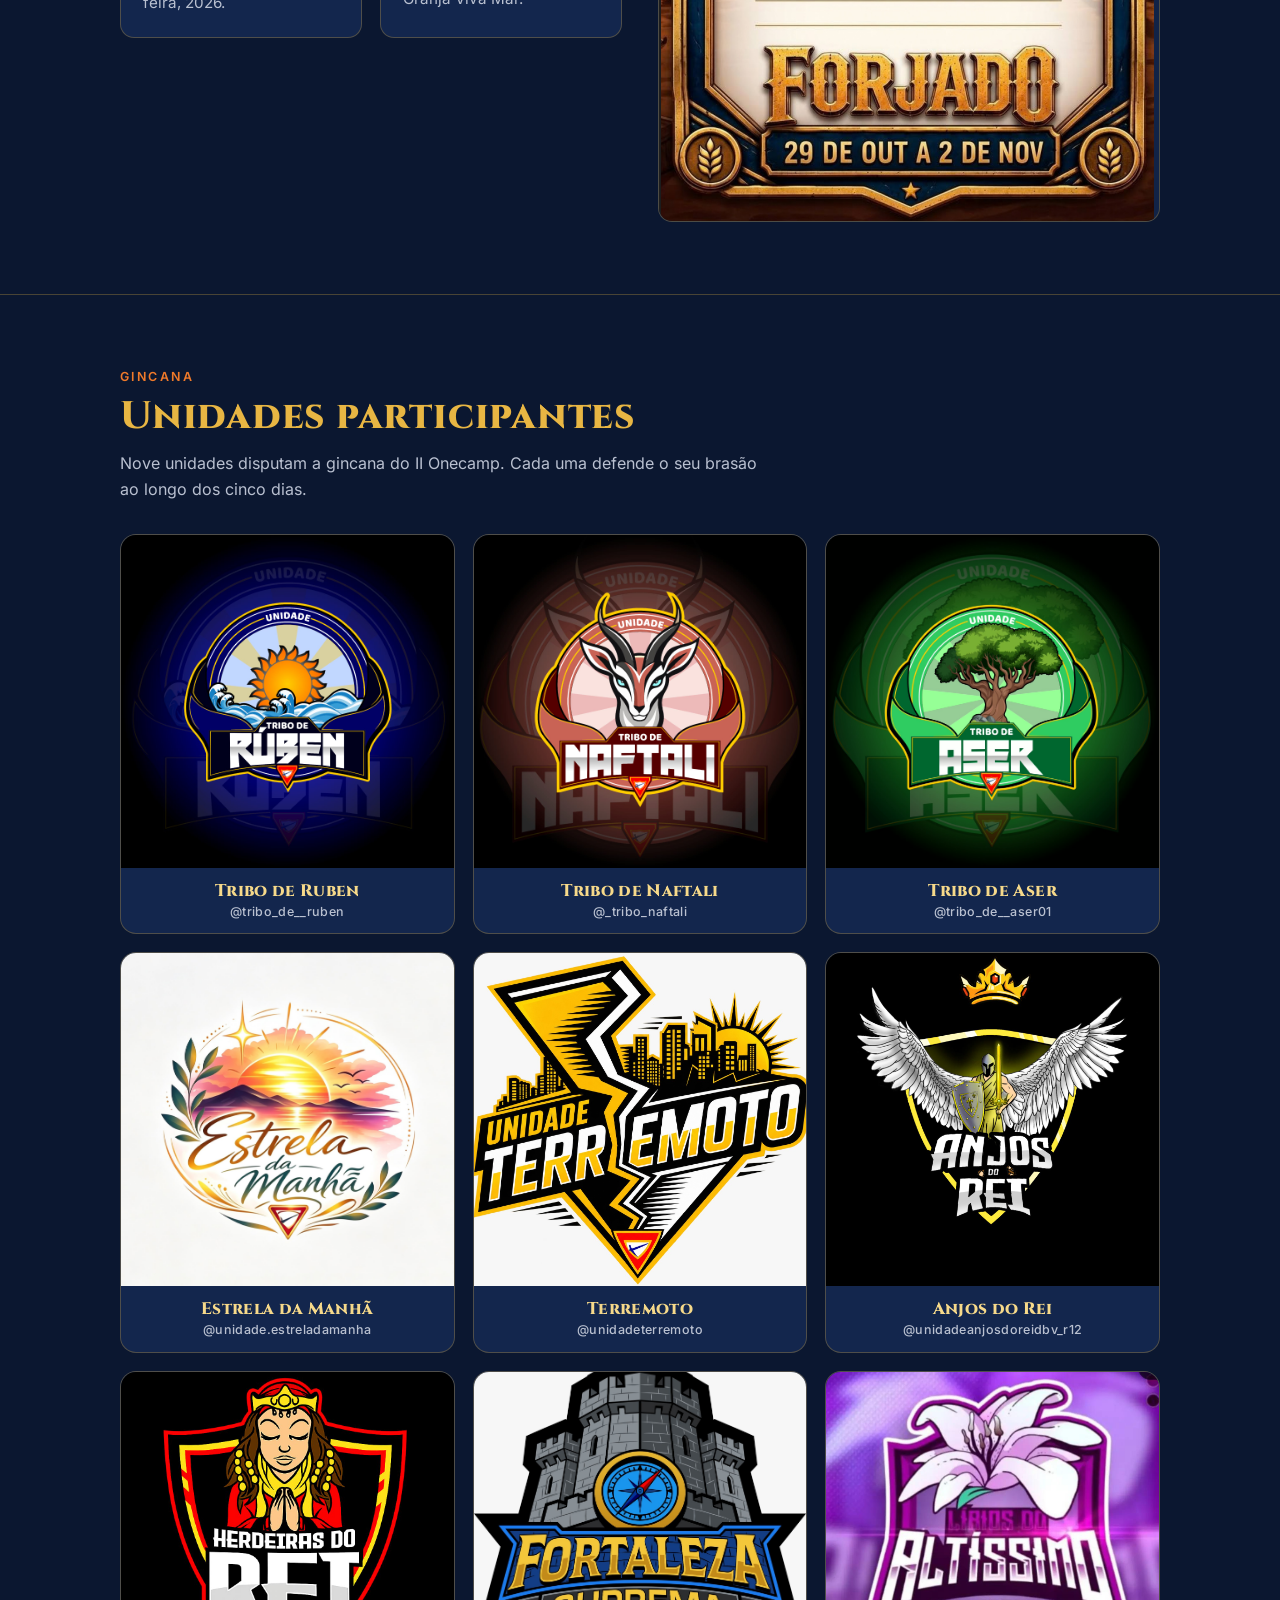
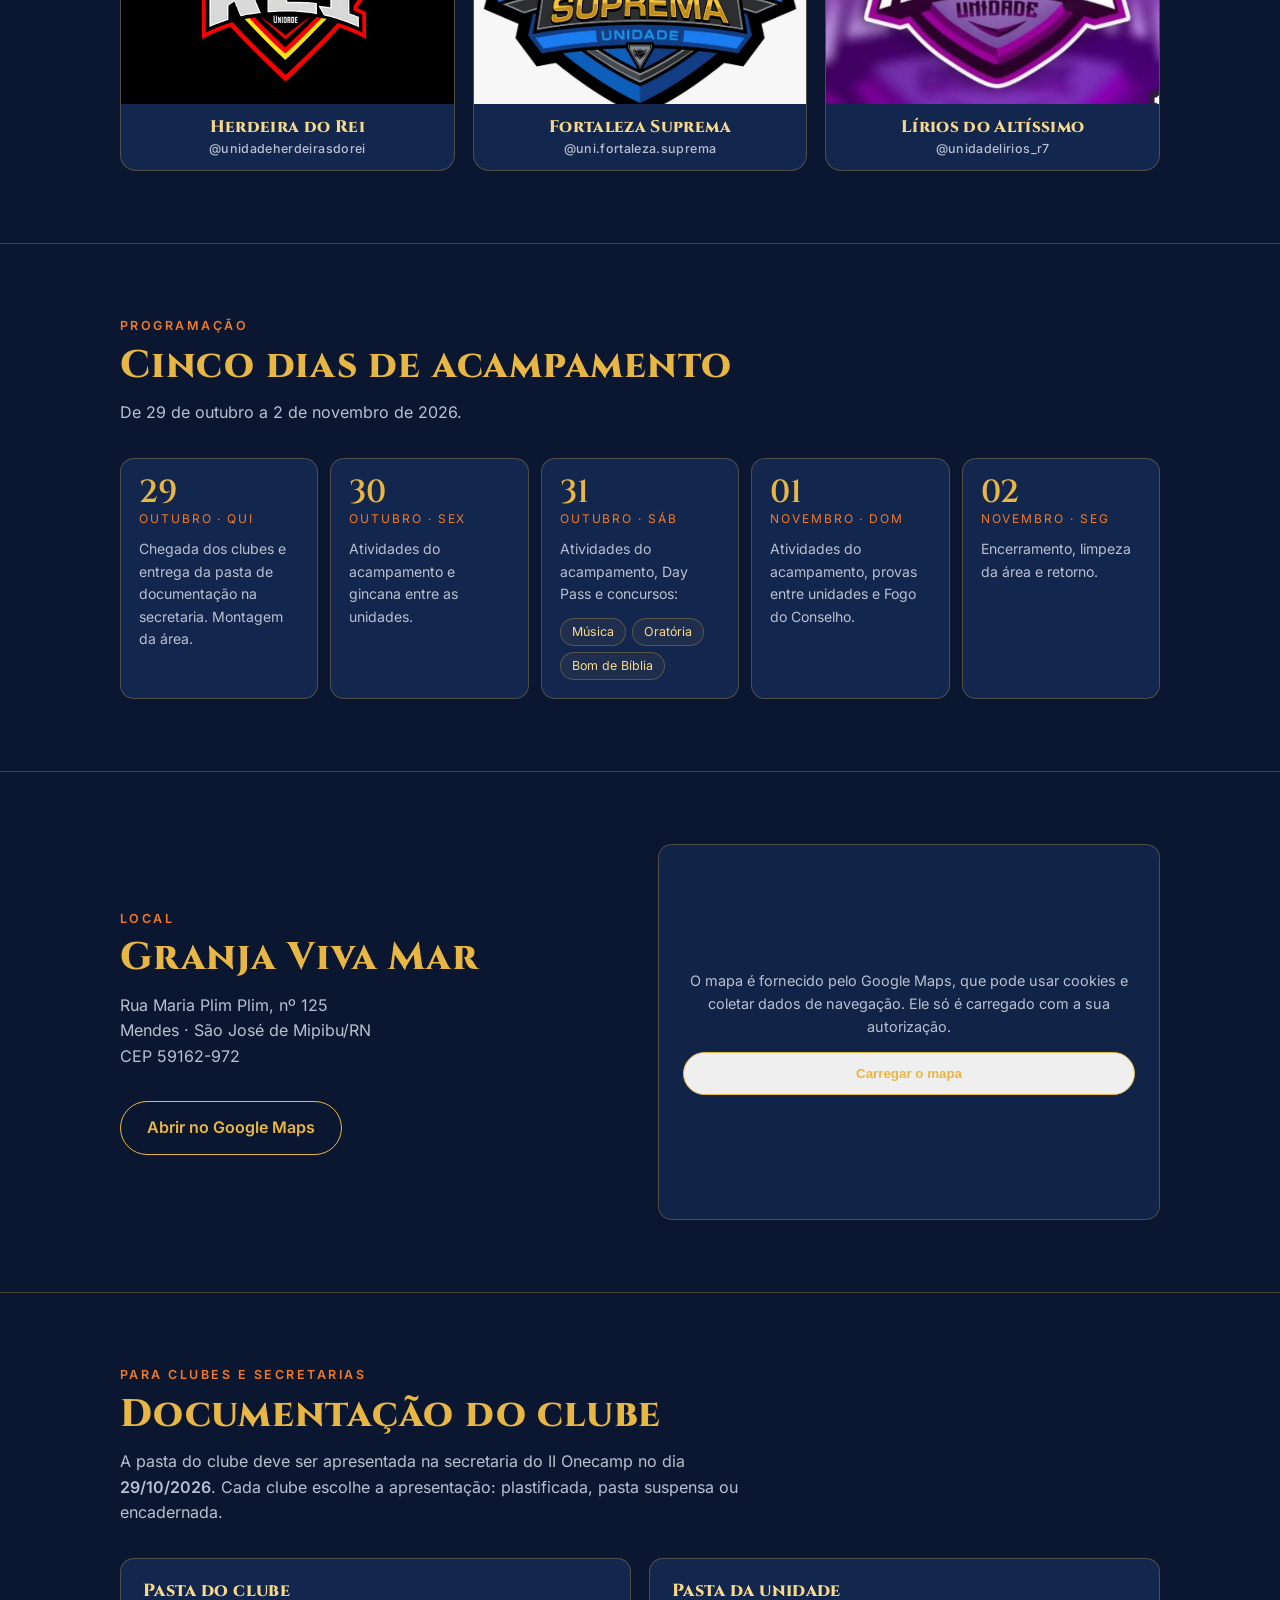
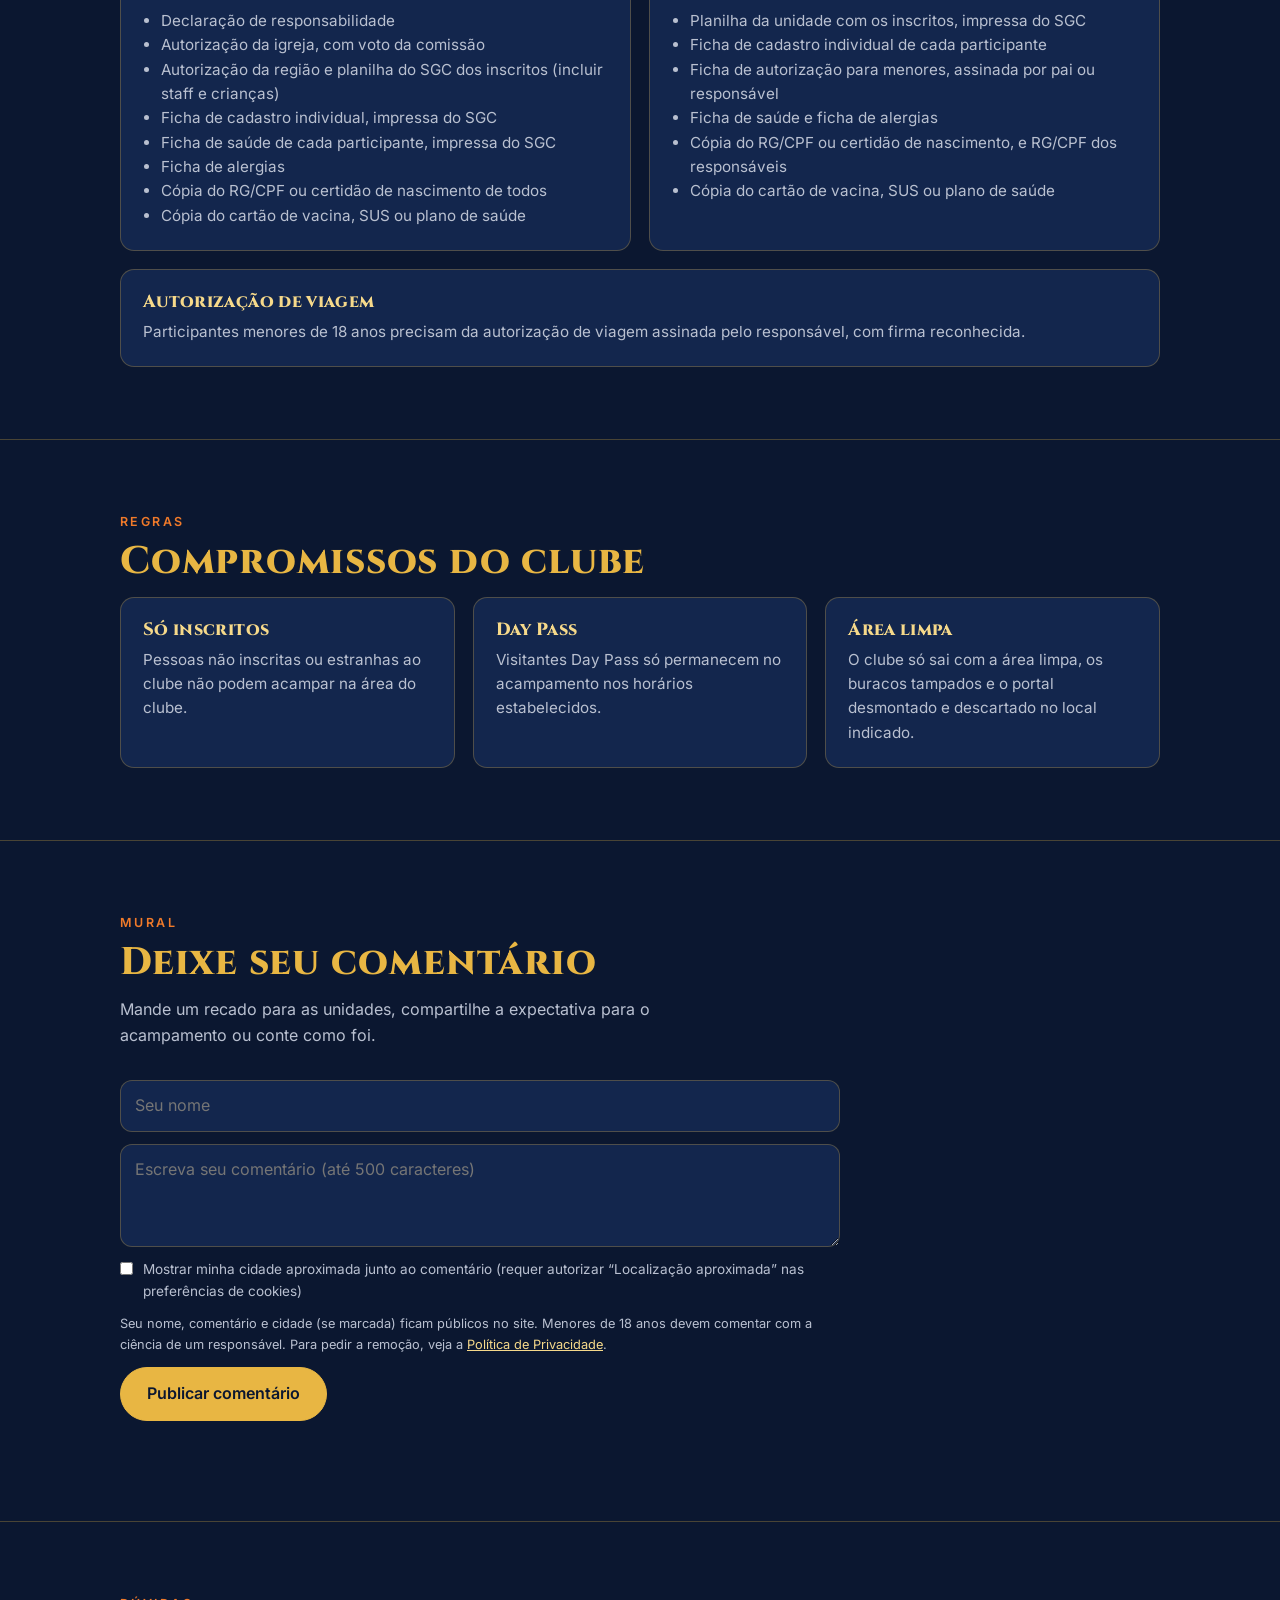
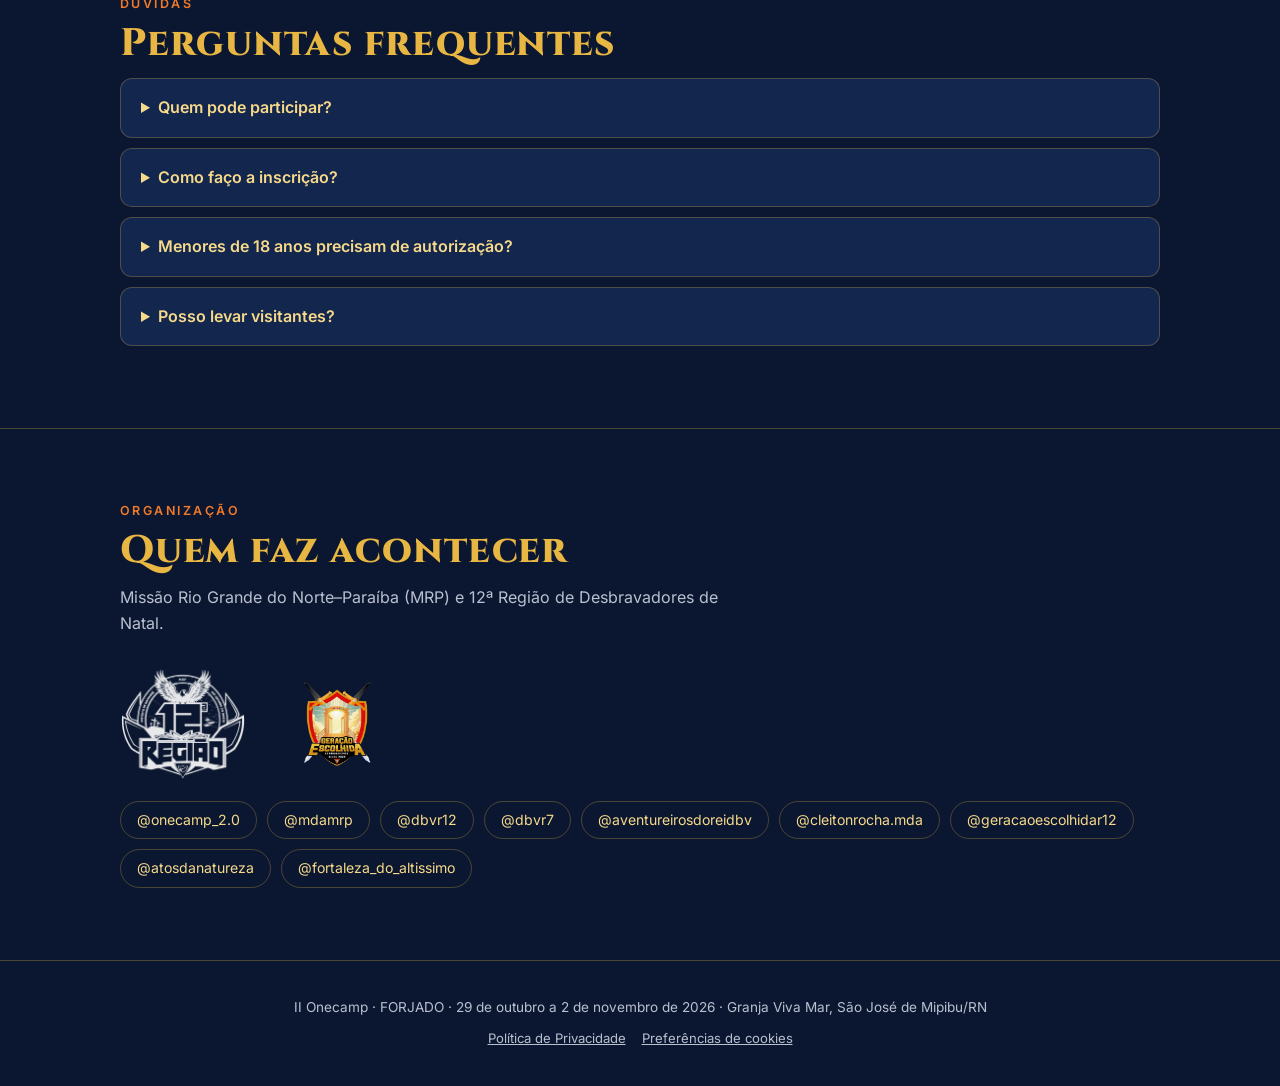
==== commit ea277210: "LGPD: aviso de cookies com consentimento, politica de privacidade, mapa e localizacao aproximada so " ====
--- a/index.html
+++ b/index.html
@@ -10,9 +10,7 @@
 <link rel="icon" type="image/png" sizes="192x192" href="/favicon-192.png">
 <link rel="apple-touch-icon" href="/apple-touch-icon.png">
 <meta name="theme-color" content="#0b1730">
-<link rel="preconnect" href="https://fonts.googleapis.com">
-<link rel="preconnect" href="https://fonts.gstatic.com" crossorigin>
-<link href="https://fonts.googleapis.com/css2?family=Cinzel:wght@600;800&family=Inter:wght@400;500;600&display=swap" rel="stylesheet">
+<link rel="stylesheet" href="css/fonts.css?v=1">
 <style>
 :root{
   --navy:#0b1730; --navy-2:#112347; --gold:#e8b643; --gold-2:#f6d98a;
@@ -86,6 +84,8 @@
 .mform input:focus,.mform textarea:focus{outline:2px solid var(--gold);outline-offset:1px}
 .mchk{display:flex;gap:10px;align-items:flex-start;font-size:.85rem;color:var(--muted);cursor:pointer}
 .mchk input{margin-top:3px;accent-color:var(--gold)}
+.mnote{font-size:.8rem;color:var(--muted)}.mnote a{color:var(--gold-2)}
+footer .foot-links{margin-top:10px}
 .mrow{display:flex;gap:14px;align-items:center;flex-wrap:wrap}
 .mrow .btn{cursor:pointer;font:inherit;font-weight:600}
 .mrow .btn:disabled{opacity:.6;cursor:wait}
@@ -248,7 +248,7 @@
       <p class="lead">Rua Maria Plim Plim, nº 125<br>Mendes · São José de Mipibu/RN<br>CEP 59162-972</p>
       <a class="btn ghost" target="_blank" rel="noopener" href="https://www.google.com/maps/search/?api=1&query=-6.00604,-35.3059675">Abrir no Google Maps</a>
     </div>
-    <div class="frame" style="aspect-ratio:4/3"><iframe title="Mapa da Granja Viva Mar" src="https://www.google.com/maps?q=-6.00604,-35.3059675&z=17&output=embed" style="width:100%;height:100%;border:0" loading="lazy" referrerpolicy="no-referrer-when-downgrade" allowfullscreen></iframe></div>
+    <div class="frame" id="mapa-slot" style="aspect-ratio:4/3"></div>
   </div>
 </section>
 
@@ -308,7 +308,8 @@
       <input type="text" id="m-nome" maxlength="60" placeholder="Seu nome" required aria-label="Seu nome">
       <textarea id="m-texto" maxlength="500" rows="3" placeholder="Escreva seu comentário (até 500 caracteres)" required aria-label="Comentário"></textarea>
       <input type="text" id="m-site" tabindex="-1" autocomplete="off" aria-hidden="true" style="position:absolute;left:-9999px;opacity:0">
-      <label class="mchk"><input type="checkbox" id="m-loc" checked> Mostrar minha cidade junto ao comentário (o navegador vai pedir permissão de localização)</label>
+      <label class="mchk"><input type="checkbox" id="m-loc"> Mostrar minha cidade aproximada junto ao comentário (requer autorizar “Localização aproximada” nas preferências de cookies)</label>
+      <p class="mnote">Seu nome, comentário e cidade (se marcada) ficam públicos no site. Menores de 18 anos devem comentar com a ciência de um responsável. Para pedir a remoção, veja a <a href="privacidade.html">Política de Privacidade</a>.</p>
       <div class="mrow"><button class="btn primary" type="submit" id="m-btn">Publicar comentário</button><span id="m-msg" role="status"></span></div>
     </form>
     <div id="mural-list" class="mlist"></div>
@@ -350,8 +351,11 @@
 </section>
 
 <footer>
-  <div class="wrap">II Onecamp · FORJADO · 29 de outubro a 2 de novembro de 2026 · Granja Viva Mar, São José de Mipibu/RN</div>
+  <div class="wrap">II Onecamp · FORJADO · 29 de outubro a 2 de novembro de 2026 · Granja Viva Mar, São José de Mipibu/RN
+    <div class="foot-links"><a href="privacidade.html">Política de Privacidade</a><button type="button" data-cookie-prefs>Preferências de cookies</button></div>
+  </div>
 </footer>
+<script src="js/consent.js?v=1"></script>
 
 <script src="js/unidades.js?v=20261011"></script>
 <script>
@@ -455,16 +459,14 @@
     fetch(COMMENTS_API_URL+(COMMENTS_API_URL.indexOf('?')>-1?'&':'?')+'t='+Date.now(),{cache:'no-store'})
       .then(function(r){return r.json()}).then(function(j){draw(j.comentarios||[])}).catch(function(){});
   }
+  var locBox=document.getElementById('m-loc');
+  locBox.addEventListener('change',function(){
+    if(locBox.checked&&window.OneCampConsent&&!OneCampConsent.state().loc){locBox.checked=false;OneCampConsent.open(true);}
+  });
+  if(window.OneCampConsent)OneCampConsent.onChange(function(s){if(!s.loc)locBox.checked=false;});
   function place(){
-    return new Promise(function(res){
-      if(!document.getElementById('m-loc').checked||!navigator.geolocation)return res('');
-      navigator.geolocation.getCurrentPosition(function(p){
-        fetch('https://api.bigdatacloud.net/data/reverse-geocode-client?latitude='+p.coords.latitude+'&longitude='+p.coords.longitude+'&localityLanguage=pt')
-          .then(function(r){return r.json()})
-          .then(function(g){var c=g.city||g.locality||'';var uf=(g.principalSubdivisionCode||'').split('-').pop();res(c?(uf?c+'/'+uf:c):'')})
-          .catch(function(){res('')});
-      },function(){res('')},{timeout:8000,maximumAge:600000});
-    });
+    if(!locBox.checked||!window.OneCampConsent)return Promise.resolve('');
+    return OneCampConsent.getCity();
   }
   form.addEventListener('submit',function(ev){
     ev.preventDefault();
@@ -478,7 +480,7 @@
       return fetch(COMMENTS_API_URL,{method:'POST',mode:'no-cors',headers:{'Content-Type':'text/plain;charset=utf-8'},body:JSON.stringify({nome:nome,texto:texto,cidade:cidade})}).then(function(){return cidade});
     }).then(function(cidade){
       try{localStorage.setItem('mural-last',String(Date.now()))}catch(e){}
-      form.reset();document.getElementById('m-loc').checked=true;
+      form.reset();
       msg.textContent='Comentário publicado. Obrigado!';
       var first=list.querySelector('.empty');if(first)list.textContent='';
       draw([{nome:nome,texto:texto,cidade:cidade,data:new Date().toISOString()}].concat([].slice.call(list.querySelectorAll('.mitem')).map(function(n){return {nome:n.querySelector('b').textContent,texto:n.querySelector('p').textContent,cidade:(n.querySelector('small').textContent.split(' · ')[0]||''),data:''}})));
--- a/css/fonts.css
+++ b/css/fonts.css
@@ -0,0 +1,6 @@
+﻿/* Fontes hospedadas no próprio site (Cinzel e Inter, licença OFL) */
+@font-face{font-family:'Cinzel';font-style:normal;font-weight:600;font-display:swap;src:url('../fonts/cinzel-8vIJ7ww63mVu7gt79mT7.woff2') format('woff2');unicode-range:U+0000-00FF, U+0131, U+0152-0153, U+02BB-02BC, U+02C6, U+02DA, U+02DC, U+0304, U+0308, U+0329, U+2000-206F, U+20AC, U+2122, U+2191, U+2193, U+2212, U+2215, U+FEFF, U+FFFD}
+@font-face{font-family:'Cinzel';font-style:normal;font-weight:800;font-display:swap;src:url('../fonts/cinzel-8vIJ7ww63mVu7gt79mT7.woff2') format('woff2');unicode-range:U+0000-00FF, U+0131, U+0152-0153, U+02BB-02BC, U+02C6, U+02DA, U+02DC, U+0304, U+0308, U+0329, U+2000-206F, U+20AC, U+2122, U+2191, U+2193, U+2212, U+2215, U+FEFF, U+FFFD}
+@font-face{font-family:'Inter';font-style:normal;font-weight:400;font-display:swap;src:url('../fonts/inter-UcC73FwrK3iLTeHuS_nVMrMxCp50SjIa1ZL7.woff2') format('woff2');unicode-range:U+0000-00FF, U+0131, U+0152-0153, U+02BB-02BC, U+02C6, U+02DA, U+02DC, U+0304, U+0308, U+0329, U+2000-206F, U+20AC, U+2122, U+2191, U+2193, U+2212, U+2215, U+FEFF, U+FFFD}
+@font-face{font-family:'Inter';font-style:normal;font-weight:500;font-display:swap;src:url('../fonts/inter-UcC73FwrK3iLTeHuS_nVMrMxCp50SjIa1ZL7.woff2') format('woff2');unicode-range:U+0000-00FF, U+0131, U+0152-0153, U+02BB-02BC, U+02C6, U+02DA, U+02DC, U+0304, U+0308, U+0329, U+2000-206F, U+20AC, U+2122, U+2191, U+2193, U+2212, U+2215, U+FEFF, U+FFFD}
+@font-face{font-family:'Inter';font-style:normal;font-weight:600;font-display:swap;src:url('../fonts/inter-UcC73FwrK3iLTeHuS_nVMrMxCp50SjIa1ZL7.woff2') format('woff2');unicode-range:U+0000-00FF, U+0131, U+0152-0153, U+02BB-02BC, U+02C6, U+02DA, U+02DC, U+0304, U+0308, U+0329, U+2000-206F, U+20AC, U+2122, U+2191, U+2193, U+2212, U+2215, U+FEFF, U+FFFD}
